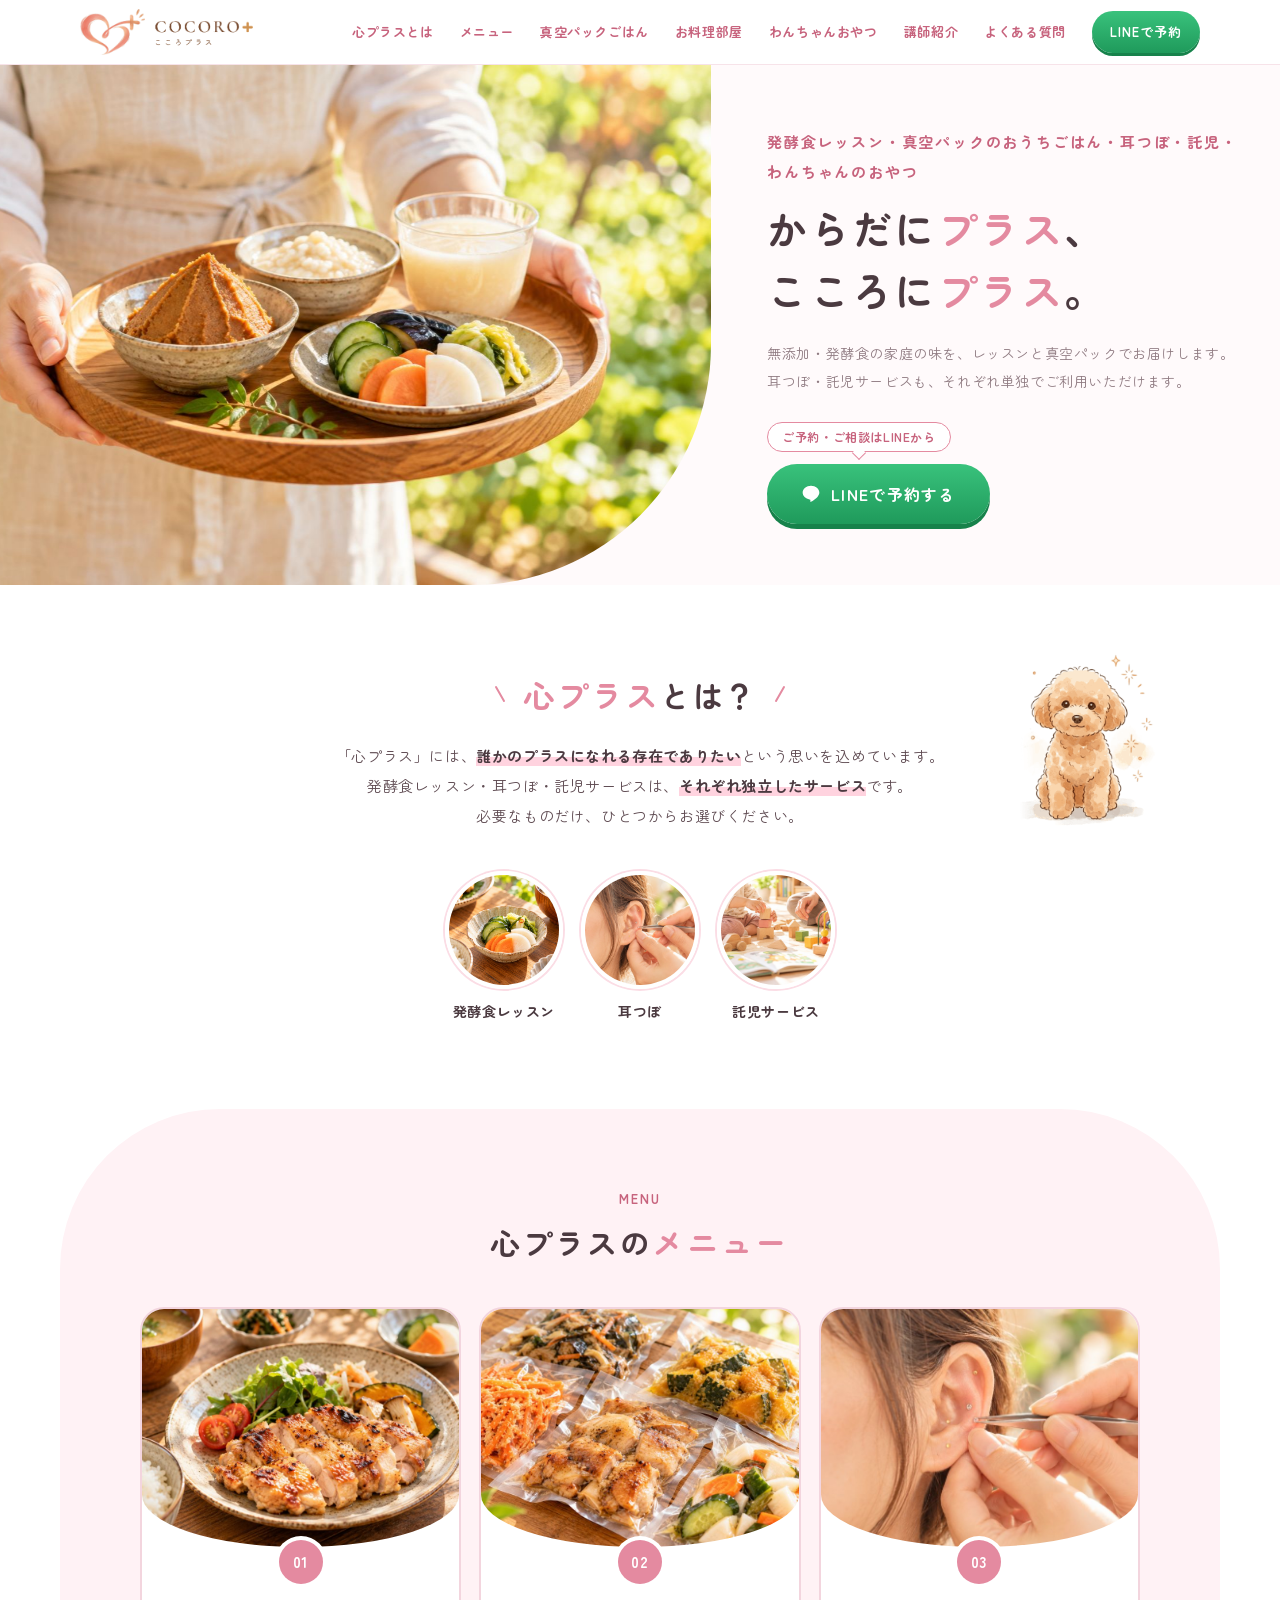
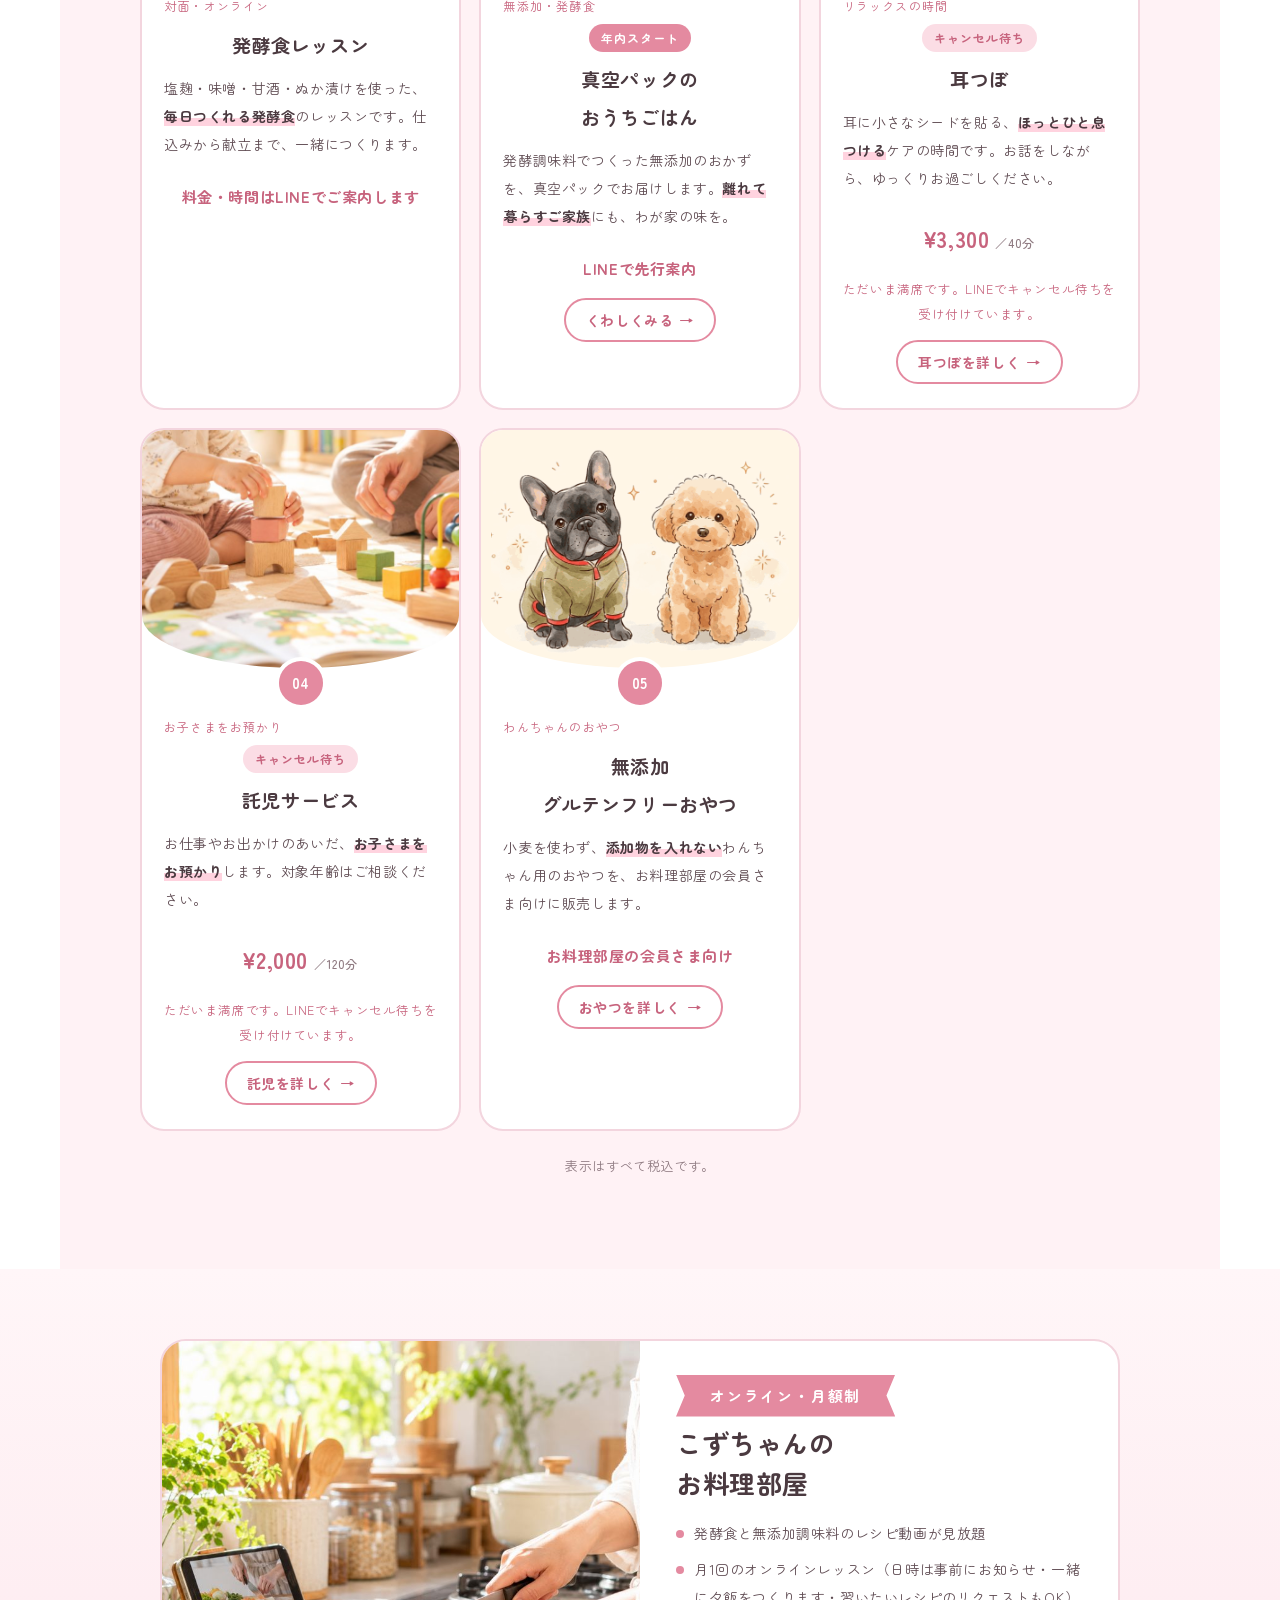
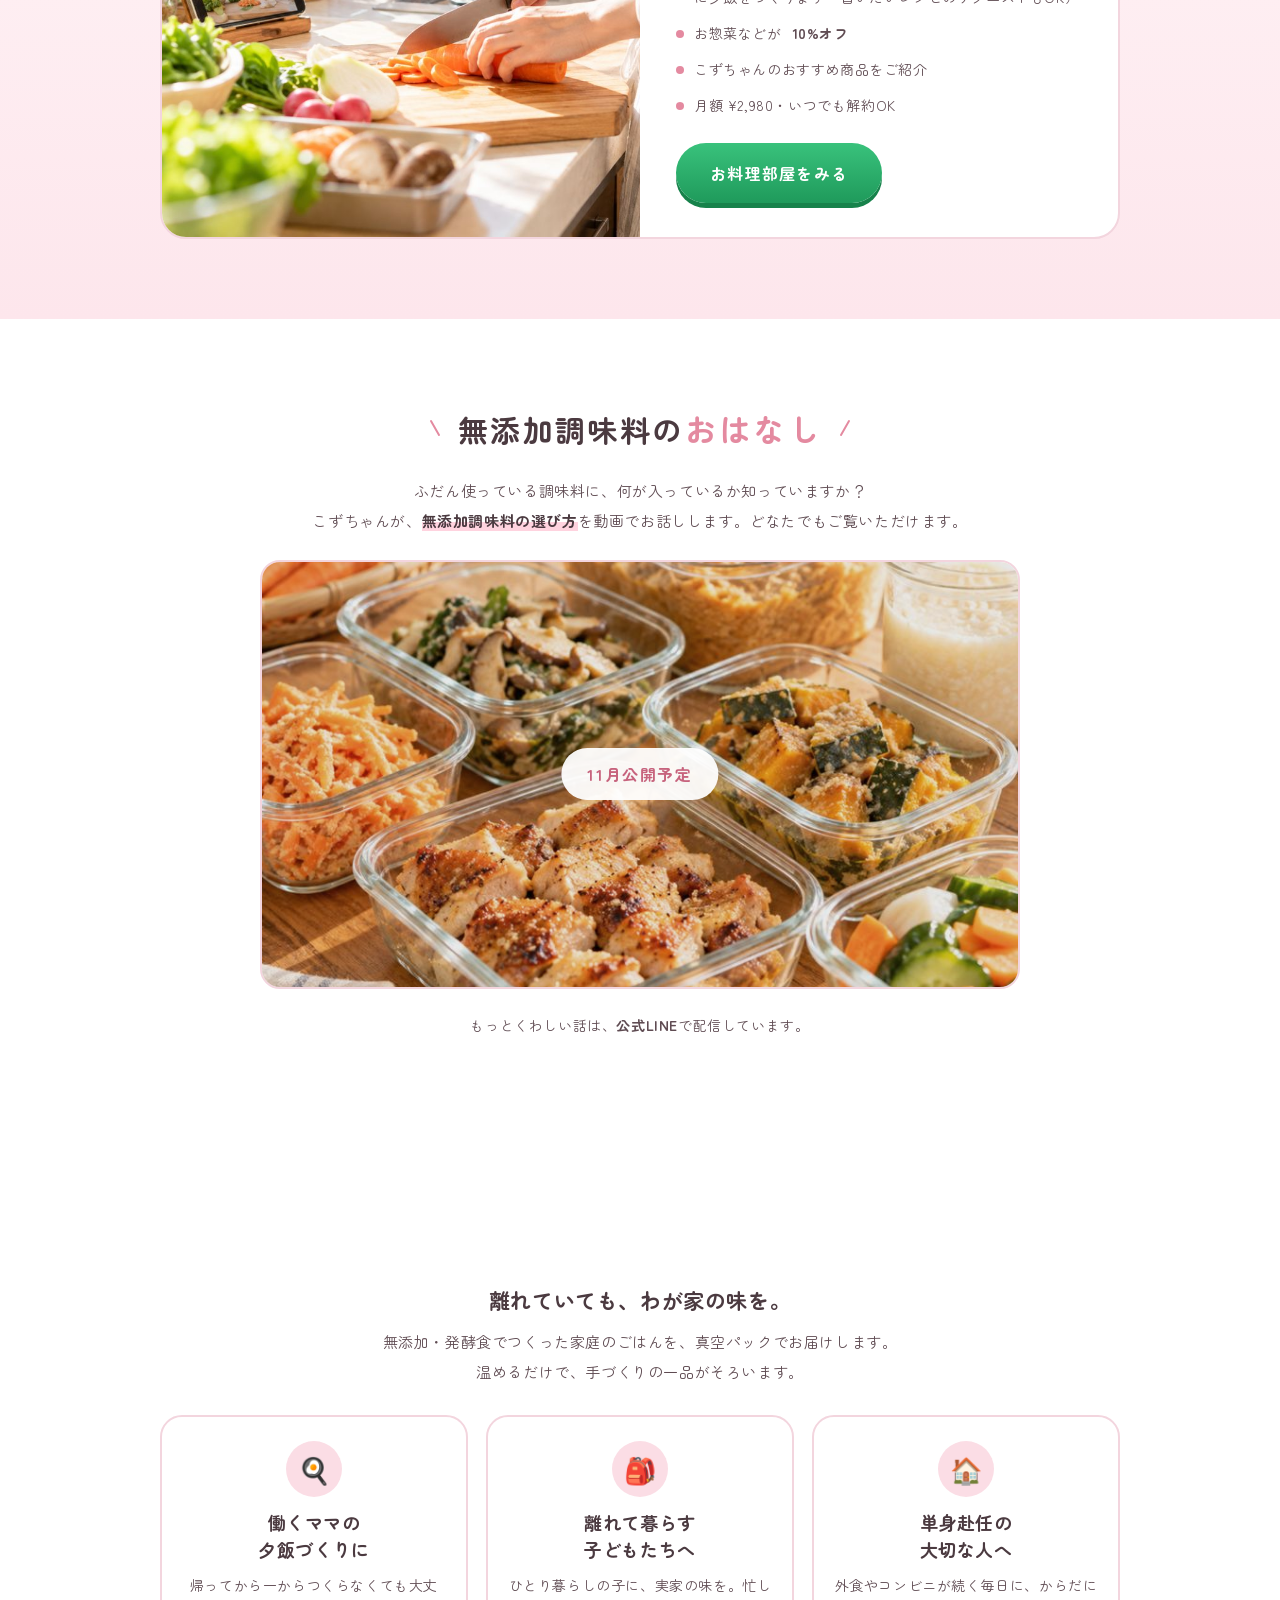
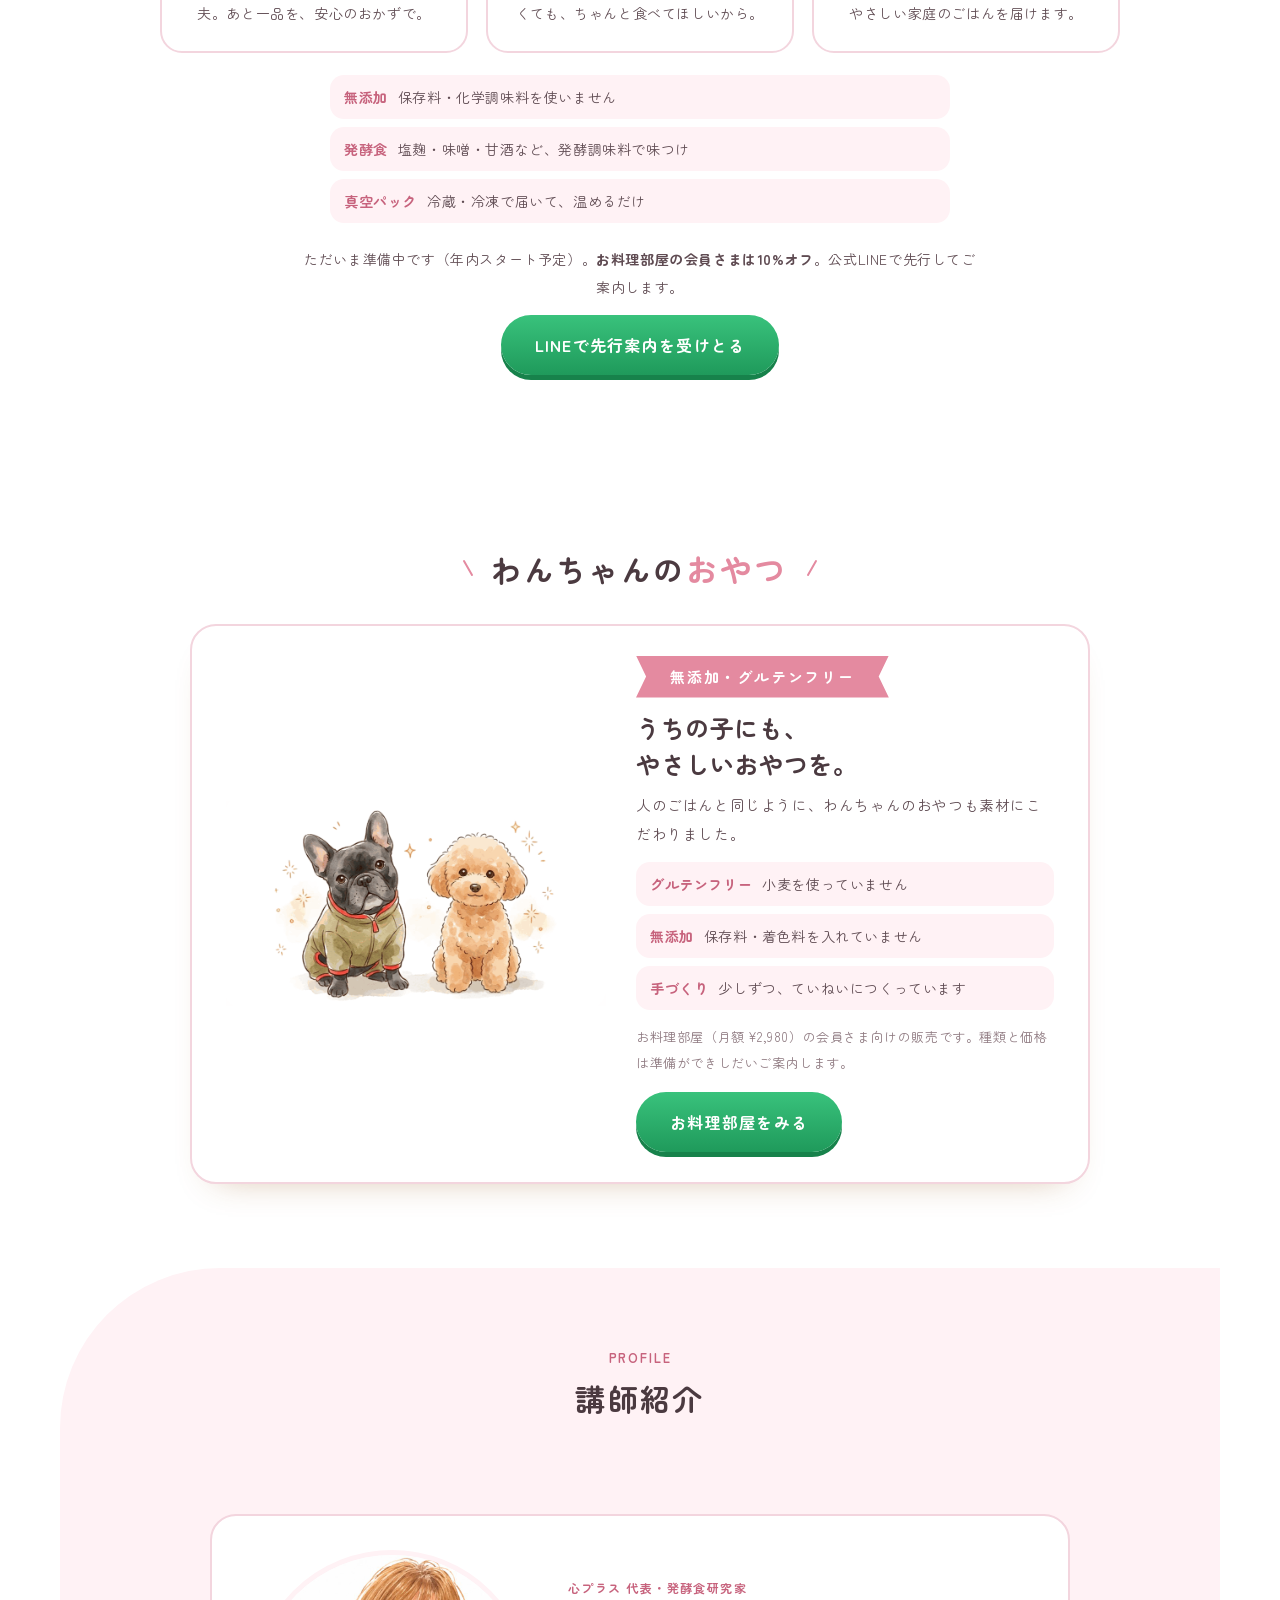
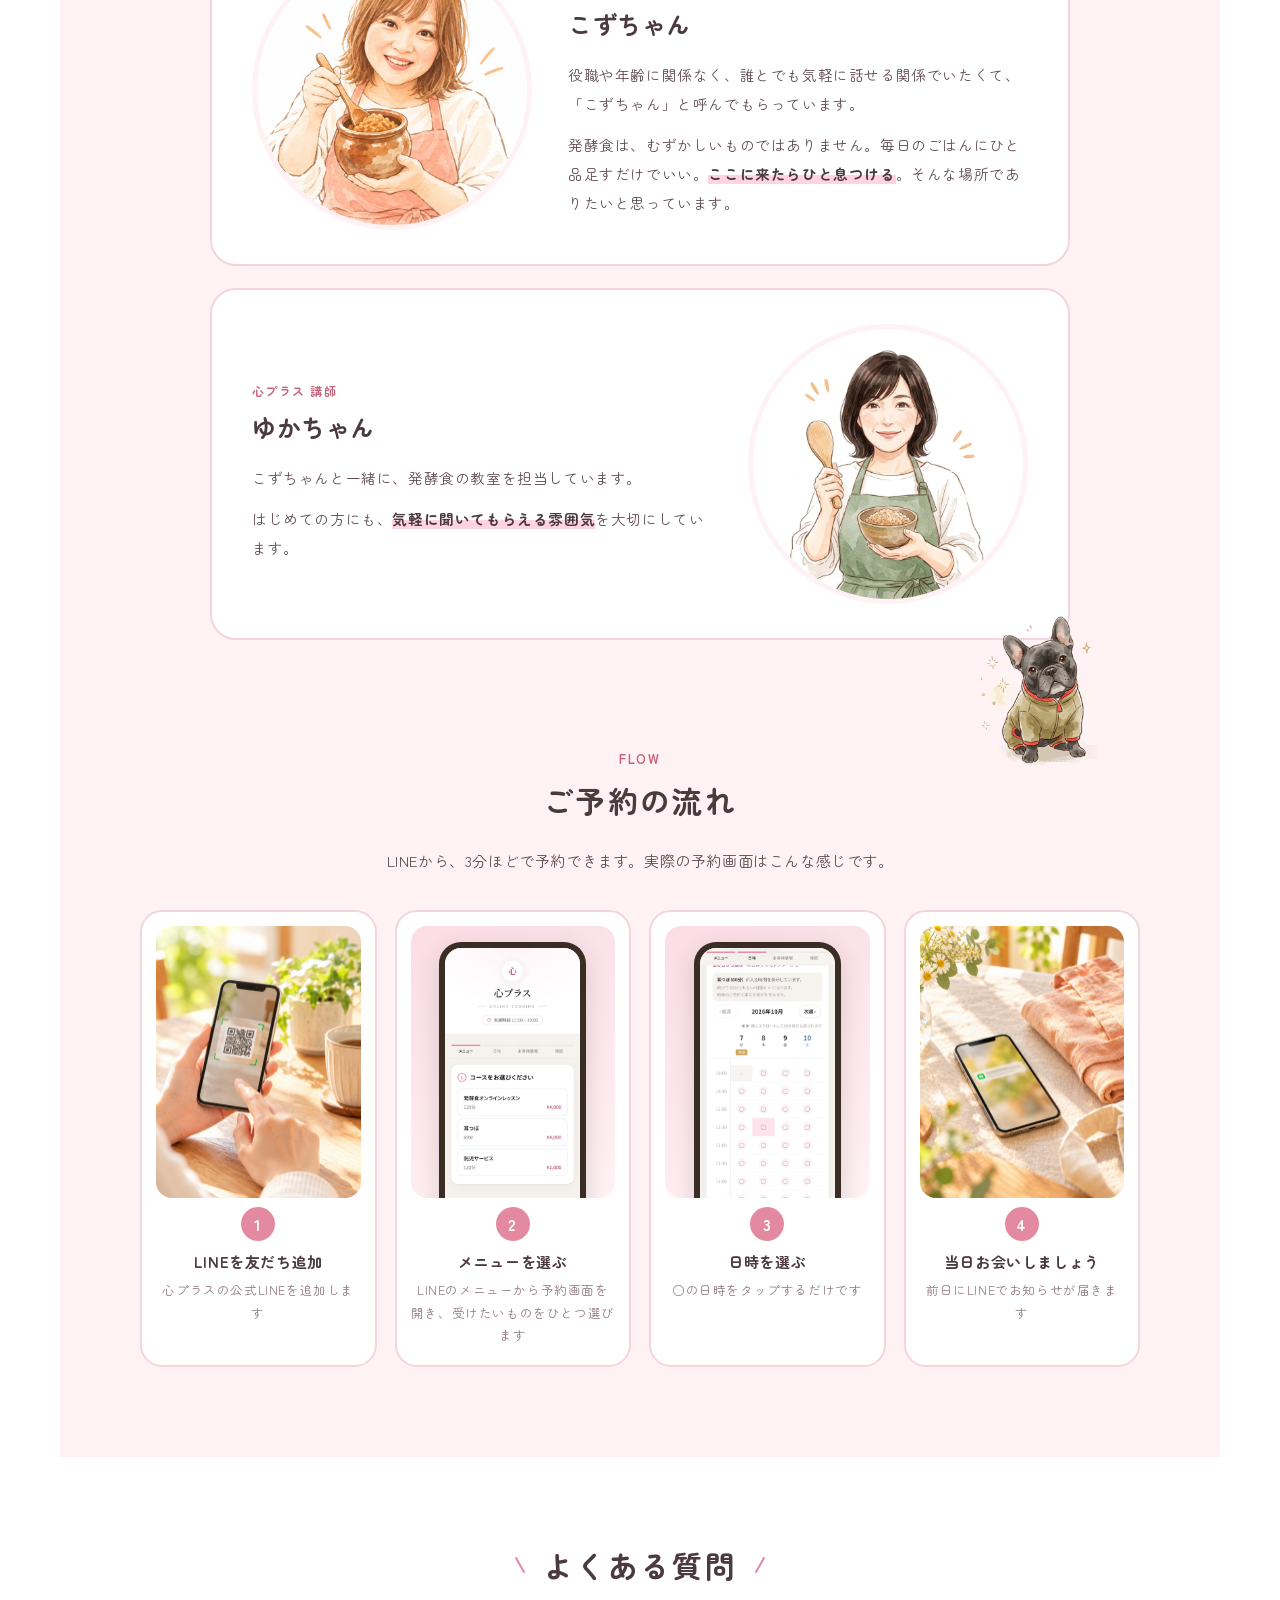
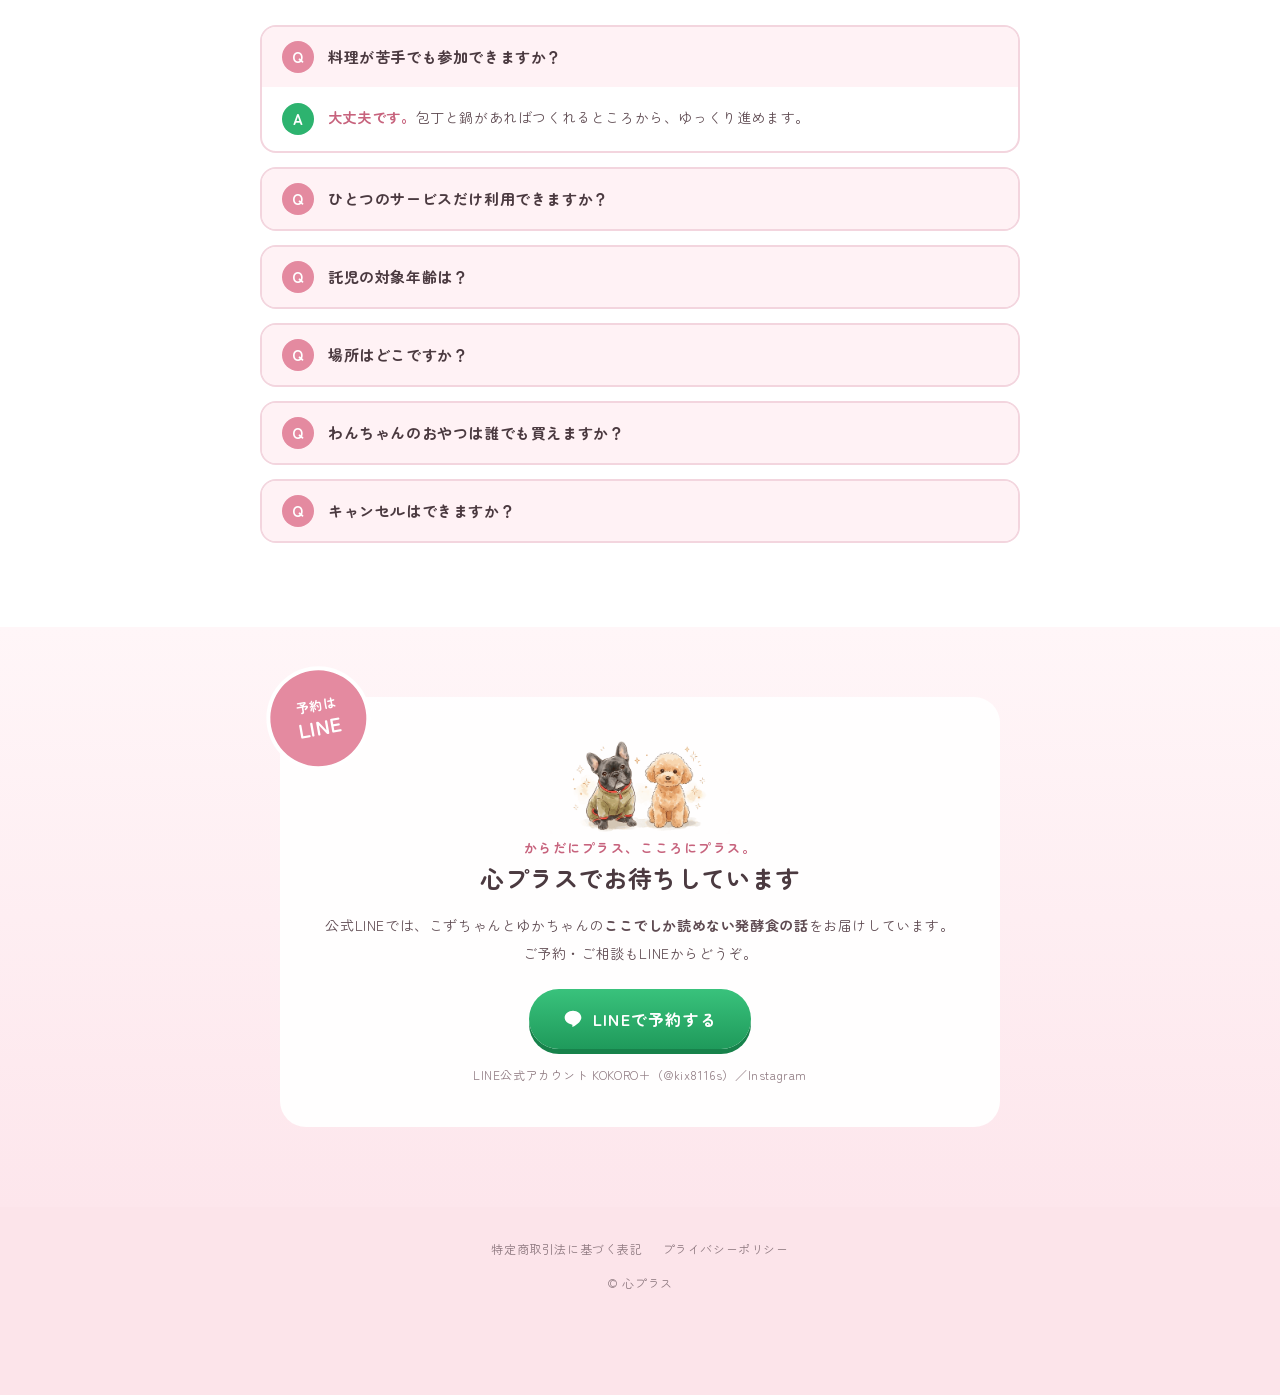
==== index.html @ e6da1fac "Add files via upload" ====
<!doctype html>
<html lang="ja">
<head>
<meta charset="utf-8">
<meta name="viewport" content="width=device-width, initial-scale=1">
<title>COCORO＋（心プラス・こころプラス）｜発酵食レッスン・耳つぼ・託児｜石川</title>
<link rel="icon" type="image/png" href="img/favicon.png">
<link rel="apple-touch-icon" href="img/apple-touch-icon.png">
<meta name="description" content="石川の心プラス。こずちゃんの発酵食レッスン、耳つぼ、託児サービス。オンラインの月額お料理部屋もあります。ご予約はLINEから。">
<meta name="robots" content="noindex,nofollow">
<meta name="theme-color" content="#F0892A">
<link rel="preconnect" href="https://fonts.googleapis.com">
<link rel="preconnect" href="https://fonts.gstatic.com" crossorigin>
<link rel="stylesheet" href="https://fonts.googleapis.com/css2?family=Zen+Maru+Gothic:wght@400;500;700&display=swap">
<link rel="stylesheet" href="style.css">
<link rel="stylesheet" href="sub.css">
<style>
.menu3{display:grid;grid-template-columns:repeat(3,1fr);gap:18px;margin-top:40px}
@media(max-width:1100px){.menu3{grid-template-columns:repeat(2,1fr)}}
.mc{background:#fff;border:2px solid var(--line);border-radius:24px;padding:0 0 24px;overflow:hidden;text-align:center}
.mc .ph{aspect-ratio:4/3;overflow:hidden;border-radius:0 0 50% 50%/0 0 22% 22%}
.mc .ph img{width:100%;height:100%;object-fit:cover}
.mc .nb{display:inline-grid;place-items:center;width:44px;height:44px;border-radius:50%;background:var(--orange);color:#fff;font-weight:700;margin-top:-22px;position:relative;box-shadow:0 0 0 4px #fff}
.mc h3{font-size:19px;color:var(--ink);margin-top:8px}
.mc .sub{font-size:12px;color:var(--orange-d);letter-spacing:.1em}
.mc p{font-size:14px;text-align:left;padding:10px 22px 0}
.mc .pr{display:flex;justify-content:center;align-items:baseline;gap:6px;margin-top:14px;font-weight:700;color:var(--orange-d);font-size:22px}
.mc .pr small{font-size:12px;color:var(--muted);font-weight:500}
@media(max-width:860px){.menu3{grid-template-columns:1fr}}
.room{display:grid;grid-template-columns:1fr 1fr;gap:0;align-items:center;background:#fff;border-radius:26px;overflow:hidden;border:2px solid var(--line);max-width:960px;margin:0 auto}
.room img{width:100%;height:100%;object-fit:cover;min-height:320px}
.room .tx{padding:34px 36px}
.room h3{font-size:clamp(20px,2.4vw,26px);color:var(--ink);line-height:1.55;margin:6px 0 12px}
.room ul li{display:flex;gap:10px;font-size:14px;padding:4px 0}
.room ul li::before{content:"";flex:none;width:8px;height:8px;border-radius:50%;background:var(--orange);margin-top:11px}
@media(max-width:760px){.room{grid-template-columns:1fr}.room img{min-height:220px}.room .tx{padding:26px 22px;text-align:center}.room ul{text-align:left}}
.steps4{display:grid;grid-template-columns:repeat(4,1fr);gap:16px;margin-top:36px}
.s4{background:#fff;border:2px solid var(--line);border-radius:20px;padding:22px 16px;text-align:center;position:relative}
.s4 b{display:inline-grid;place-items:center;width:38px;height:38px;border-radius:50%;background:var(--orange);color:#fff;font-size:17px}
.s4 h4{font-size:15px;color:var(--ink);margin:8px 0 4px}
.s4 p{font-size:13px;color:var(--muted);line-height:1.8}
@media(max-width:760px){.steps4{grid-template-columns:1fr 1fr}}
.okz{display:grid;grid-template-columns:repeat(3,1fr);gap:18px;max-width:960px;margin:28px auto 0}
.okz-c{background:#fff;border:2px solid var(--line);border-radius:22px;padding:24px 20px;text-align:center}
.okz-i{display:inline-flex;width:56px;height:56px;border-radius:50%;background:var(--orange-soft);align-items:center;justify-content:center;font-size:26px}
.okz-c h3{font-size:18px;color:var(--ink);margin:12px 0 8px;line-height:1.5}.okz-c p{font-size:14px;margin:0}
.okz-pt{max-width:620px;margin:22px auto}
@media(max-width:760px){.okz{grid-template-columns:1fr}.menu3{grid-template-columns:1fr 1fr}}
</style>
<link rel="stylesheet" href="ui.css">
<link rel="stylesheet" href="theme.css?v=1030">
</head>
<body>

<header class="hd">
  <div class="w">
    <a class="logo" href="#top"><img src="img/logo.png" alt="COCORO＋ こころプラス" width="172" height="46"></a>
    <nav class="nav">
      <a href="#about">心プラスとは</a>
      <a href="#menu">メニュー</a>
      <a href="#okazu">真空パックごはん</a>
      <a href="#room">お料理部屋</a>
      <a href="#dog">わんちゃんおやつ</a>
      <a href="#kozu">講師紹介</a>
      <a href="#faq">よくある質問</a>
      <a class="btn btn--s" href="#reserve">LINEで予約</a>
    </nav>
  </div>
</header>

<section class="hero" id="top">
  <div class="hero-grid">
    <div class="hero-ph"><img src="img/hero.jpg" alt="味噌・麹・ぬか漬け・甘酒をのせたお盆" fetchpriority="high"></div>
    <div class="hero-tx">
      <p class="ey">発酵食レッスン・真空パックのおうちごはん・耳つぼ・託児・わんちゃんのおやつ</p>
      <h1>からだに<span>プラス</span>、<br>こころに<span>プラス</span>。</h1>
      <p class="sub">無添加・発酵食の家庭の味を、レッスンと真空パックでお届けします。<br>耳つぼ・託児サービスも、それぞれ単独でご利用いただけます。</p>
      <div class="cta-wrap" style="text-align:inherit">
        <span class="bubble">ご予約・ご相談はLINEから</span><br>
        <a class="btn" href="#reserve"><svg width="20" height="20" viewBox="0 0 24 24" fill="currentColor" aria-hidden="true"><path d="M12 2C6.48 2 2 5.73 2 10.32c0 4.1 3.55 7.54 8.35 8.2.32.07.77.22.88.5.1.25.07.65.03.9l-.14.85c-.04.25-.2.98.86.53 1.06-.44 5.7-3.36 7.78-5.75C21.1 13.9 22 12.2 22 10.32 22 5.73 17.52 2 12 2z"/></svg>LINEで予約する</a>
      </div>
    </div>
  </div>
</section>

<section class="sec" id="about">
  <div class="w deco-wrap">
    <img class="deco-dog deco-dog--r" src="img/dog-poodle.png" alt="" loading="lazy" aria-hidden="true">
    <h2 class="h2 ttl"><span><span class="or">心プラス</span>とは？</span></h2>
    <p class="lead">「心プラス」には、<span class="mk">誰かのプラスになれる存在でありたい</span>という思いを込めています。<br>発酵食レッスン・耳つぼ・託児サービスは、<span class="mk">それぞれ独立したサービス</span>です。<br>必要なものだけ、ひとつからお選びください。</p>
    <div class="flow">
      <div class="st"><img src="img/side.jpg" alt="ぬか漬けの小鉢" loading="lazy">発酵食レッスン</div>
      
      <div class="st"><img src="img/mimitsubo.jpg" alt="耳つぼシードを貼る様子" loading="lazy">耳つぼ</div>
      
      <div class="st"><img src="img/takuji.jpg" alt="木のおもちゃで遊ぶ子ども" loading="lazy">託児サービス</div>
    </div>
  </div>
</section>

<section style="background:#fff" id="menu">
  <div class="arch">
    <div class="w">
      <h2 class="h2"><span class="h2-sm">MENU</span>心プラスの<span class="or">メニュー</span></h2>
      <div class="menu3">
        <div class="mc">
          <div class="ph"><img src="img/main.jpg" alt="塩麹で焼いた鶏肉の料理" loading="lazy"></div>
          <span class="nb">01</span>
          <p class="sub">対面・オンライン</p><h3>発酵食レッスン</h3>
          <p>塩麹・味噌・甘酒・ぬか漬けを使った、<span class="mk">毎日つくれる発酵食</span>のレッスンです。仕込みから献立まで、一緒につくります。</p>
          <p class="pr" style="font-size:15px">料金・時間はLINEでご案内します</p>
        </div>
        <div class="mc">
          <div class="ph"><img src="img/deli.jpg" alt="真空パックの発酵食おかず" loading="lazy"></div>
          <span class="nb">02</span>
          <p class="sub">無添加・発酵食</p><span class="wait" style="background:var(--orange);color:#fff;opacity:1">年内スタート</span><h3>真空パックの<br>おうちごはん</h3>
          <p>発酵調味料でつくった無添加のおかずを、真空パックでお届けします。<span class="mk">離れて暮らすご家族</span>にも、わが家の味を。</p>
          <p class="pr" style="font-size:15px">LINEで先行案内</p>
          <a class="more" href="#okazu">くわしくみる</a>
        </div>
        <div class="mc">
          <div class="ph"><img src="img/mimitsubo.jpg" alt="耳つぼシードを貼る様子" loading="lazy"></div>
          <span class="nb">03</span>
          <p class="sub">リラックスの時間</p><span class="wait">キャンセル待ち</span><h3>耳つぼ</h3>
          <p>耳に小さなシードを貼る、<span class="mk">ほっとひと息つける</span>ケアの時間です。お話をしながら、ゆっくりお過ごしください。</p>
          <p class="pr">¥3,300<small>／40分</small></p>
          <p class="wait-note">ただいま満席です。LINEでキャンセル待ちを受け付けています。</p>
          <a class="more" href="mimitsubo.html">耳つぼを詳しく</a>
        </div>
        <div class="mc">
          <div class="ph"><img src="img/takuji.jpg" alt="木のおもちゃで遊ぶ子ども" loading="lazy"></div>
          <span class="nb">04</span>
          <p class="sub">お子さまをお預かり</p><span class="wait">キャンセル待ち</span><h3>託児サービス</h3>
          <p>お仕事やお出かけのあいだ、<span class="mk">お子さまをお預かり</span>します。対象年齢はご相談ください。</p>
          <p class="pr">¥2,000<small>／120分</small></p>
          <p class="wait-note">ただいま満席です。LINEでキャンセル待ちを受け付けています。</p>
          <a class="more" href="takuji.html">託児を詳しく</a>
        </div>
        <div class="mc">
          <div class="ph ph--ill"><img src="img/dog-both.png" alt="フレンチブルドッグとトイプードルのイラスト" loading="lazy"></div>
          <span class="nb">05</span>
          <p class="sub">わんちゃんのおやつ</p><h3>無添加<br>グルテンフリーおやつ</h3>
          <p>小麦を使わず、<span class="mk">添加物を入れない</span>わんちゃん用のおやつを、お料理部屋の会員さま向けに販売します。</p>
          <p class="pr" style="font-size:15px">お料理部屋の会員さま向け</p>
          <a class="more" href="#dog">おやつを詳しく</a>
        </div>
      </div>
      <p class="lead" style="font-size:13px;color:var(--muted)">表示はすべて税込です。</p>
    </div>
  </div>
</section>

<section class="cta-band" id="room">
  <div class="w">
    <div class="room">
      <img src="img/online.jpg" alt="スマホのレシピ動画を見ながら料理する手元" loading="lazy">
      <div class="tx">
        <span class="ribbon" style="margin:0">オンライン・月額制</span>
        <h3>こずちゃんの<br>お料理部屋</h3>
        <ul>
          <li>発酵食と無添加調味料のレシピ動画が見放題</li>
          <li>月1回のオンラインレッスン（日時は事前にお知らせ・一緒に夕飯をつくります・習いたいレシピのリクエストもOK）</li>
          <li>お惣菜などが<b>10%オフ</b></li>
          <li>こずちゃんのおすすめ商品をご紹介</li>
          <li>月額 ¥2,980・いつでも解約OK</li>
        </ul>
        <div style="margin-top:20px"><a class="btn" href="kokoro-lp/">お料理部屋をみる</a></div>
      </div>
    </div>
  </div>
</section>

<section class="sec" id="mutenka">
  <div class="w">
    <h2 class="h2 ttl"><span>無添加調味料の<span class="or">おはなし</span></span></h2>
    <p class="lead">ふだん使っている調味料に、何が入っているか知っていますか？<br>こずちゃんが、<span class="mk">無添加調味料の選び方</span>を動画でお話しします。どなたでもご覧いただけます。</p>
    <div class="mv-box">
      <div class="mv-soon"><img src="img/okazu.jpg" alt="無添加調味料でつくった料理" loading="lazy"><span>11月公開予定</span></div>
    </div>
    <p class="lead" style="font-size:14px">もっとくわしい話は、<b>公式LINE</b>で配信しています。</p>
  </div>
</section>

<section class="sec" id="okazu">
  <div class="w">
    <h2 class="h2 ttl"><span>真空パックの<span class="or">おうちごはん</span></span></h2>
    <p class="lead"><b style="display:block;font-size:21px;color:var(--ink);margin-bottom:6px">離れていても、わが家の味を。</b>無添加・発酵食でつくった家庭のごはんを、真空パックでお届けします。<br>温めるだけで、手づくりの一品がそろいます。</p>
    <div class="okz">
      <div class="okz-c"><span class="okz-i">🍳</span><h3>働くママの<br>夕飯づくりに</h3><p>帰ってから一からつくらなくても大丈夫。あと一品を、安心のおかずで。</p></div>
      <div class="okz-c"><span class="okz-i">🎒</span><h3>離れて暮らす<br>子どもたちへ</h3><p>ひとり暮らしの子に、実家の味を。忙しくても、ちゃんと食べてほしいから。</p></div>
      <div class="okz-c"><span class="okz-i">🏠</span><h3>単身赴任の<br>大切な人へ</h3><p>外食やコンビニが続く毎日に、からだにやさしい家庭のごはんを届けます。</p></div>
    </div>
    <ul class="dog-pt okz-pt">
      <li><b>無添加</b>保存料・化学調味料を使いません</li>
      <li><b>発酵食</b>塩麹・味噌・甘酒など、発酵調味料で味つけ</li>
      <li><b>真空パック</b>冷蔵・冷凍で届いて、温めるだけ</li>
    </ul>
    <p class="lead" style="font-size:14px">ただいま準備中です（年内スタート予定）。<b>お料理部屋の会員さまは10%オフ</b>。公式LINEで先行してご案内します。</p>
    <div style="text-align:center;margin-top:14px"><a class="btn" href="#reserve">LINEで先行案内を受けとる</a></div>
  </div>
</section>

<section class="sec" id="dog">
  <div class="w">
    <h2 class="h2 ttl"><span>わんちゃんの<span class="or">おやつ</span></span></h2>
    <div class="dog-box">
      <div class="dog-ill"><img src="img/dog-both.png" alt="フレンチブルドッグとトイプードルのイラスト" loading="lazy"></div>
      <div class="dog-tx">
        <span class="ribbon" style="margin:0 0 12px">無添加・グルテンフリー</span>
        <h3>うちの子にも、<br>やさしいおやつを。</h3>
        <p>人のごはんと同じように、わんちゃんのおやつも素材にこだわりました。</p>
        <ul class="dog-pt">
          <li><b>グルテンフリー</b>小麦を使っていません</li>
          <li><b>無添加</b>保存料・着色料を入れていません</li>
          <li><b>手づくり</b>少しずつ、ていねいにつくっています</li>
        </ul>
        <p class="dog-note">お料理部屋（月額 ¥2,980）の会員さま向けの販売です。種類と価格は準備ができしだいご案内します。</p>
        <a class="btn" href="kokoro-lp/">お料理部屋をみる</a>
      </div>
    </div>
  </div>
</section>

<section style="background:#fff">
  <div class="arch arch--l">
    <div class="w">
      <h2 class="h2" id="kozu"><span class="h2-sm">PROFILE</span>講師紹介</h2>
      <p class="lead">心プラスの教室は、<span class="mk">こずちゃんとゆかちゃんのふたり</span>でお迎えします。</p>
      <div class="teacher">
        <img src="img/kozu.jpg" alt="こずちゃんのイラスト" loading="lazy">
        <div>
          <p class="nm"><small>心プラス 代表・発酵食研究家</small>こずちゃん</p>
          <p>役職や年齢に関係なく、誰とでも気軽に話せる関係でいたくて、「こずちゃん」と呼んでもらっています。</p>
          <p>発酵食は、むずかしいものではありません。毎日のごはんにひと品足すだけでいい。<span class="mk">ここに来たらひと息つける</span>。そんな場所でありたいと思っています。</p>
        </div>
      </div>
      <div class="teacher teacher--r">
        <img src="img/yuka.jpg" alt="ゆかちゃんのイラスト" loading="lazy">
        <div>
          <p class="nm"><small>心プラス 講師</small>ゆかちゃん</p>
          <p>こずちゃんと一緒に、発酵食の教室を担当しています。</p>
          <p>はじめての方にも、<span class="mk">気軽に聞いてもらえる雰囲気</span>を大切にしています。</p>
        </div>
      </div>
      <img class="deco-dog deco-dog--l" src="img/dog-frenchie.png" alt="" loading="lazy" aria-hidden="true">

      <h2 class="h2" style="margin-top:70px" id="reserve-flow"><span class="h2-sm">FLOW</span>ご予約の流れ</h2>
      <p class="lead">LINEから、3分ほどで予約できます。実際の予約画面はこんな感じです。</p>
      <div class="flow4">
        <figure class="f4"><div class="sc"><img src="img/flow-line.jpg" alt="スマホでLINEの友だち追加をする手元" loading="lazy"></div><figcaption><b>1</b><h4>LINEを友だち追加</h4><p>心プラスの公式LINEを追加します</p></figcaption></figure>
        <figure class="f4"><div class="sc phone"><img src="img/flow-menu.jpg" alt="予約画面：発酵食レッスン・耳つぼ・託児サービスのメニュー一覧" loading="lazy"></div><figcaption><b>2</b><h4>メニューを選ぶ</h4><p>LINEのメニューから予約画面を開き、受けたいものをひとつ選びます</p></figcaption></figure>
        <figure class="f4"><div class="sc phone"><img src="img/flow-date.jpg" alt="予約画面：空き日時のカレンダー" loading="lazy"></div><figcaption><b>3</b><h4>日時を選ぶ</h4><p>○の日時をタップするだけです</p></figcaption></figure>
        <figure class="f4"><div class="sc"><img src="img/flow-notice.jpg" alt="スマホに届いた予約のお知らせ" loading="lazy"></div><figcaption><b>4</b><h4>当日お会いしましょう</h4><p>前日にLINEでお知らせが届きます</p></figcaption></figure>
      </div>
    </div>
  </div>
</section>

<section class="sec" id="faq" style="background:#fff">
  <div class="w">
    <h2 class="h2 ttl"><span>よくある質問</span></h2>
    <div class="faq">
      <details open><summary><span class="q">Q</span>料理が苦手でも参加できますか？</summary><div class="a"><i>A</i><p><b>大丈夫です。</b>包丁と鍋があればつくれるところから、ゆっくり進めます。</p></div></details>
      <details><summary><span class="q">Q</span>ひとつのサービスだけ利用できますか？</summary><div class="a"><i>A</i><p><b>できます。</b>発酵食レッスン・耳つぼ・託児サービスは、それぞれ独立したサービスです。ひとつだけのご予約で大丈夫です。</p></div></details>
      <details><summary><span class="q">Q</span>託児の対象年齢は？</summary><div class="a"><i>A</i><p>対象年齢や人数は、LINEでご相談ください。</p></div></details>
            <details><summary><span class="q">Q</span>場所はどこですか？</summary><div class="a"><i>A</i><p>石川県内で行っています。詳しい場所はご予約時にお伝えします。</p></div></details>
      <details><summary><span class="q">Q</span>わんちゃんのおやつは誰でも買えますか？</summary><div class="a"><i>A</i><p>わんちゃんのおやつは、<b>お料理部屋の会員さま向け</b>に販売します。会員ページからご購入いただけます。</p></div></details>
      <details><summary><span class="q">Q</span>キャンセルはできますか？</summary><div class="a"><i>A</i><p>前日までにLINEでご連絡ください。</p></div></details>
    </div>
  </div>
</section>

<section class="cta-band" id="reserve">
  <div class="w">
    <div class="cta-box">
      <span class="badge"><span>予約は<b>LINE</b></span></span>
      <img class="cta-dogs" src="img/dog-both.png" alt="" loading="lazy" aria-hidden="true">
      <h3><span class="s">からだにプラス、こころにプラス。</span>心プラスでお待ちしています</h3>
      <p style="font-size:14px;margin:14px 0 22px">公式LINEでは、こずちゃんとゆかちゃんの<b>ここでしか読めない発酵食の話</b>をお届けしています。ご予約・ご相談もLINEからどうぞ。</p>
      <a class="btn" href="https://line.me/R/ti/p/%40kix8116s" target="_blank" rel="noopener"><svg width="20" height="20" viewBox="0 0 24 24" fill="currentColor" aria-hidden="true"><path d="M12 2C6.48 2 2 5.73 2 10.32c0 4.1 3.55 7.54 8.35 8.2.32.07.77.22.88.5.1.25.07.65.03.9l-.14.85c-.04.25-.2.98.86.53 1.06-.44 5.7-3.36 7.78-5.75C21.1 13.9 22 12.2 22 10.32 22 5.73 17.52 2 12 2z"/></svg>LINEで予約する</a>
      <p style="font-size:12px;color:var(--muted);margin-top:14px">LINE公式アカウント KOKORO＋（@kix8116s）／Instagram</p>
    </div>
  </div>
</section>

<footer class="ft">
  <nav><a href="tokushoho.html">特定商取引法に基づく表記</a><a href="privacy.html">プライバシーポリシー</a></nav>
  <p>© 心プラス</p>
</footer>

<div class="sticky"><a class="btn" href="#reserve">LINEで予約</a><a class="pr" href="#room">お料理部屋</a></div>
<script src="ui.js" defer></script>
</body>
</html>
---- style.css ----
:root{
  --cream:#FFF6E6; --cream-2:#FDEFD6; --paper:#FFFCF6;
  --orange:#F0892A; --orange-d:#D96F12; --orange-soft:#FDE3C6;
  --green:#2DB36F; --green-d:#1F9A5B;
  --ink:#4A3A2C; --text:#5E4C3C; --muted:#8C7A68; --line:#F1DFC3;
  --mark:linear-gradient(transparent 58%, #FFE36E 58%);
  --round:"Zen Maru Gothic","Hiragino Maru Gothic ProN","Hiragino Sans",sans-serif;
}
*,*::before,*::after{box-sizing:border-box}
html{scroll-behavior:smooth}
body{margin:0;background:#fff;color:var(--text);font-family:var(--round);font-size:15px;line-height:2;letter-spacing:.04em;-webkit-font-smoothing:antialiased}
img{display:block;max-width:100%;height:auto}
h1,h2,h3,h4,p{margin:0}
ul{margin:0;padding:0;list-style:none}
a{color:inherit;text-decoration:none}
.w{max-width:1040px;margin:0 auto;padding:0 20px}
.mk{background:var(--mark);font-weight:700;color:var(--ink)}
.or{color:var(--orange);font-weight:700}

/* header */
.hd{position:sticky;top:0;z-index:20;background:rgba(255,255,255,.96);backdrop-filter:blur(6px);border-bottom:1px solid #F5EBDD}
.hd .w{display:flex;align-items:center;justify-content:space-between;height:64px;max-width:1160px}
.logo{display:flex;align-items:center;gap:10px;font-weight:700;color:var(--ink);font-size:19px;letter-spacing:.08em}
.logo i{width:38px;height:38px;border-radius:50%;background:var(--orange);display:grid;place-items:center;box-shadow:0 0 0 3px #fff,0 0 0 4px var(--orange-soft)}
.logo small{display:block;font-size:10px;color:var(--muted);letter-spacing:.12em;font-weight:500;line-height:1.2}
.nav{display:flex;gap:26px;align-items:center;font-size:13px;color:var(--orange-d);font-weight:700}
@media(max-width:820px){.nav a:not(.btn){display:none}}

/* buttons */
.btn{display:inline-flex;align-items:center;justify-content:center;gap:10px;background:linear-gradient(180deg,#39C27C,var(--green-d));color:#fff;font-weight:700;border-radius:999px;padding:14px 34px;font-size:16px;letter-spacing:.08em;box-shadow:0 5px 0 #17824B;transition:transform .15s,box-shadow .15s}
.btn:hover{transform:translateY(2px);box-shadow:0 3px 0 #17824B}
.btn--s{padding:8px 18px;font-size:13px;box-shadow:0 3px 0 #17824B}
.btn svg{flex:none}
.bubble{display:inline-block;position:relative;font-size:12px;font-weight:700;color:var(--orange-d);border:1.5px solid var(--orange);border-radius:999px;padding:2px 14px;background:#fff;margin-bottom:12px}
.bubble::after{content:"";position:absolute;left:50%;bottom:-7px;width:10px;height:10px;background:#fff;border-right:1.5px solid var(--orange);border-bottom:1.5px solid var(--orange);transform:translateX(-50%) rotate(45deg)}
.cta-wrap{text-align:center}

/* hero */
.hero{position:relative;background:var(--paper);overflow:hidden}
.hero-grid{display:grid;grid-template-columns:1.25fr 1fr;align-items:center;min-height:520px}
.hero-ph{height:100%;min-height:520px;overflow:hidden;border-radius:0 0 240px 0}
.hero-ph img{width:100%;height:100%;object-fit:cover}
.hero-tx{padding:40px 40px 40px 56px}
.hero-tx .ey{font-size:15px;color:var(--orange-d);font-weight:700;letter-spacing:.12em}
.hero h1{font-size:clamp(28px,3.4vw,40px);line-height:1.55;color:var(--ink);font-weight:700;margin:10px 0 18px;letter-spacing:.06em}
.hero h1 span{color:var(--orange)}
.hero p.sub{font-size:14px;color:var(--muted);margin-bottom:26px}
@media(max-width:820px){.hero-grid{grid-template-columns:1fr}.hero-ph{min-height:300px;border-radius:0 0 140px 0}.hero-tx{padding:30px 22px 44px;text-align:center}}

/* section heads */
.sec{padding:84px 0;position:relative}
.h2{font-size:clamp(22px,2.8vw,30px);color:var(--ink);font-weight:700;text-align:center;letter-spacing:.08em;line-height:1.6}
.h2 .or{font-size:1.05em}
.h2-sm{display:block;font-size:13px;color:var(--orange-d);letter-spacing:.14em;margin-bottom:6px}
.ttl{display:flex;align-items:center;justify-content:center;gap:14px}
.ttl::before,.ttl::after{content:"";width:18px;height:2px;background:var(--orange);border-radius:2px}
.ttl::before{transform:rotate(60deg)}.ttl::after{transform:rotate(-60deg)}
.ribbon{display:block;width:max-content;margin:0 auto 14px;background:var(--orange);color:#fff;font-weight:700;font-size:15px;letter-spacing:.12em;padding:6px 34px;position:relative;clip-path:polygon(0 0,100% 0,96% 50%,100% 100%,0 100%,4% 50%)}
.lead{max-width:680px;margin:22px auto 0;text-align:center;font-size:15px}

/* about flow */
.flow{display:flex;align-items:center;justify-content:center;gap:18px;margin-top:40px;flex-wrap:wrap}
.flow .st{display:flex;flex-direction:column;align-items:center;gap:8px;font-weight:700;color:var(--ink);font-size:14px}
.flow .st img{width:118px;height:118px;border-radius:50%;object-fit:cover;border:4px solid #fff;box-shadow:0 0 0 2px var(--orange-soft)}
.flow .ar{color:var(--orange);font-size:22px;font-weight:700}
.flow .ar small{display:block;font-size:11px;color:var(--orange-d);letter-spacing:.06em}

/* arch panel */
.arch{background:var(--cream);border-radius:160px 160px 0 0;padding:80px 0 90px;margin:0 auto;max-width:1160px}
.arch--r{border-radius:0 160px 0 0}
.arch--l{border-radius:160px 0 0 0}
@media(max-width:700px){.arch{border-radius:80px 80px 0 0}.arch--r{border-radius:0 80px 0 0}.arch--l{border-radius:80px 0 0 0}}

/* wishes */
.wish{display:grid;grid-template-columns:1fr 210px;align-items:center;gap:20px;background:#fff;border-radius:22px;padding:30px 36px;max-width:760px;margin:36px auto 0;border:2px solid var(--line)}
.wish li{display:flex;gap:12px;align-items:flex-start;padding:9px 0;border-bottom:1px dashed var(--line);font-size:15px}
.wish li:last-child{border-bottom:0}
.wish li i{flex:none;width:22px;height:22px;border-radius:6px;border:2px solid var(--orange);display:grid;place-items:center;margin-top:5px}
.wish img{width:210px;border-radius:50%}
@media(max-width:700px){.wish{grid-template-columns:1fr;padding:24px 20px}.wish img{width:170px;margin:0 auto;order:-1}}
.chev{display:block;margin:30px auto 0;width:28px;height:28px;border-right:3px solid var(--orange);border-bottom:3px solid var(--orange);transform:rotate(45deg)}

/* reasons */
.rs{margin-top:46px;display:flex;flex-direction:column;gap:46px}
.r{display:grid;grid-template-columns:260px 1fr;align-items:center;gap:0}
.r .ph{width:260px;height:260px;border-radius:50%;overflow:hidden;border:6px solid #fff;box-shadow:0 10px 30px -18px rgba(150,90,30,.5);position:relative;z-index:1}
.r .ph img{width:100%;height:100%;object-fit:cover}
.r .bd{background:#fff;border-radius:22px;padding:30px 34px 30px 60px;margin-left:-40px;border:2px solid var(--line)}
.r .no{display:inline-flex;align-items:center;gap:12px;color:var(--orange-d);font-weight:700;font-size:18px;margin-bottom:10px}
.r .no b{width:40px;height:40px;border-radius:50%;background:var(--orange);color:#fff;display:grid;place-items:center;font-size:19px}
.r .no small{display:block;font-size:12px;color:var(--muted);font-weight:500}
.r--rev{grid-template-columns:1fr 260px}
.r--rev .ph{order:2}
.r--rev .bd{margin:0 -40px 0 0;padding:30px 60px 30px 34px}
@media(max-width:760px){.r,.r--rev{grid-template-columns:1fr;justify-items:center}.r .ph,.r--rev .ph{order:0;width:220px;height:220px}.r .bd,.r--rev .bd{margin:-40px 0 0;padding:56px 22px 26px}}

/* cta photo band */
.cta-band{position:relative;padding:70px 0 80px;background:url(img/cta-bg.jpg) center bottom/cover no-repeat}
.cta-box{position:relative;background:rgba(255,255,255,.95);border-radius:26px;max-width:720px;margin:0 auto;padding:46px 40px 40px;text-align:center}
.cta-box .badge{position:absolute;left:-18px;top:-26px;width:96px;height:96px;border-radius:50%;background:var(--orange);color:#fff;display:grid;place-items:center;text-align:center;font-weight:700;font-size:13px;line-height:1.35;transform:rotate(-10deg);box-shadow:0 0 0 4px #fff}
.cta-box .badge b{font-size:20px;display:block}
.cta-box h3{font-size:clamp(19px,2.4vw,24px);color:var(--ink);line-height:1.6}
.cta-box h3 .s{display:block;font-size:13px;color:var(--orange-d);letter-spacing:.12em}
.plans{display:grid;grid-template-columns:1fr 1fr;gap:18px;margin:26px 0}
.plan{border:2px solid var(--line);border-radius:18px;padding:16px;background:#fff}
.plan img{border-radius:12px;aspect-ratio:4/3;object-fit:cover;width:100%}
.plan h4{margin-top:10px;font-size:15px;color:var(--ink)}
.plan .pr{font-size:26px;font-weight:700;color:var(--orange-d);letter-spacing:.02em}
.plan .pr small{font-size:12px;color:var(--muted);margin-left:4px}
.plan p{font-size:12.5px;color:var(--muted);line-height:1.8}
@media(max-width:600px){.plans{grid-template-columns:1fr}.cta-box{padding:52px 20px 30px}.cta-box .badge{left:-6px;width:84px;height:84px}}

/* promise */
.promise{display:grid;grid-template-columns:120px 1fr;gap:22px;align-items:center;max-width:720px;margin:30px auto 0;background:#fff;border-radius:22px;padding:24px 30px;border:2px solid var(--line)}
.promise .ic{width:120px;height:120px;border-radius:50%;background:var(--cream);display:grid;place-items:center;font-size:44px;color:var(--orange);font-weight:700;border:2px solid var(--orange-soft)}
@media(max-width:600px){.promise{grid-template-columns:1fr;text-align:center}.promise .ic{margin:0 auto}}

/* teacher */
.teacher{display:grid;grid-template-columns:280px 1fr;gap:36px;align-items:center;max-width:860px;margin:40px auto 0;background:#fff;border-radius:26px;padding:34px 40px;border:2px solid var(--line)}
.teacher img{width:280px;border-radius:50%;border:5px solid var(--cream)}
.teacher .nm{font-size:24px;font-weight:700;color:var(--ink)}
.teacher .nm small{display:block;font-size:12px;color:var(--orange-d);letter-spacing:.12em}
.teacher p{font-size:14.5px;margin-top:12px}
@media(max-width:760px){.teacher{grid-template-columns:1fr;text-align:center;padding:28px 22px}.teacher img{width:200px;margin:0 auto}}

/* month */
.month{display:grid;grid-template-columns:repeat(3,1fr);gap:20px;margin-top:40px}
.mo{background:#fff;border-radius:22px;padding:22px;text-align:center;border:2px solid var(--line)}
.mo img{width:150px;height:150px;border-radius:50%;object-fit:cover;margin:0 auto 12px;border:4px solid var(--cream)}
.mo .tg{display:inline-block;font-size:12px;font-weight:700;color:#fff;background:var(--orange);border-radius:999px;padding:1px 14px}
.mo h3{font-size:16px;color:var(--ink);margin:8px 0 4px}
.mo p{font-size:13px;color:var(--muted);line-height:1.85;text-align:left}
@media(max-width:760px){.month{grid-template-columns:1fr}}

/* faq */
.faq{max-width:760px;margin:36px auto 0;display:flex;flex-direction:column;gap:14px}
.faq details{background:#fff;border-radius:16px;border:2px solid var(--line);overflow:hidden}
.faq summary{list-style:none;cursor:pointer;display:flex;gap:14px;align-items:center;padding:14px 20px;font-weight:700;color:var(--ink);background:var(--cream)}
.faq summary::-webkit-details-marker{display:none}
.faq .q,.faq .a i{flex:none;width:32px;height:32px;border-radius:50%;display:grid;place-items:center;color:#fff;font-weight:700;font-style:normal;font-size:15px}
.faq .q{background:var(--orange)}
.faq .a{display:flex;gap:14px;padding:16px 20px;font-size:14px}
.faq .a i{background:var(--green)}
.faq .a b{color:var(--orange-d)}

/* footer */
.ft{background:var(--cream-2);text-align:center;padding:30px 0 100px;font-size:12px;color:var(--muted)}
.ft nav{display:flex;gap:20px;justify-content:center;margin-bottom:10px}
.tbd{display:inline-block;margin-left:4px;padding:0 6px;border:1.5px dotted #2f8f5b;border-radius:4px;color:#2f8f5b;font-size:.8em;line-height:1.6}

/* sticky sp */
.sticky{display:none}
@media(max-width:700px){.sticky{display:flex;position:fixed;left:0;right:0;bottom:0;z-index:30;gap:8px;padding:10px 12px;background:rgba(255,255,255,.96);border-top:1px solid var(--line)}.sticky .btn{flex:1;padding:12px}.sticky .pr{display:grid;place-items:center;padding:0 14px;border-radius:999px;background:var(--cream);color:var(--orange-d);font-weight:700;font-size:13px}}
@media(prefers-reduced-motion:reduce){*{transition:none!important}}
@media(max-width:600px){
  .logo{font-size:15px;white-space:nowrap}.logo i{width:32px;height:32px}
  .btn--s{white-space:nowrap;padding:7px 14px}
  .flow{gap:6px;flex-wrap:nowrap}.flow .ar{display:none}
  .flow .st{font-size:12px}.flow .st img{width:96px;height:96px}
  .lead br{display:none}
}

/* 2026-10-14 講師ふたり・わんちゃん */
.teacher+.teacher{margin-top:22px}
.teacher--r{grid-template-columns:1fr 280px}
.teacher--r img{order:2}
@media(max-width:760px){.teacher--r{grid-template-columns:1fr}.teacher--r img{order:0}}
.deco-wrap{position:relative}
.deco-dog{position:absolute;width:150px;pointer-events:none;z-index:0}
.deco-dog--r{right:-10px;top:-30px}
.deco-dog--l{position:relative;display:block;width:130px;margin:-30px 40px -90px auto}
@media(max-width:760px){.deco-dog{width:96px}.deco-dog--r{right:-4px;top:-56px}}
.mc .ph--ill{background:#FFF6E6;display:flex;align-items:center;justify-content:center}
.mc .ph--ill img{object-fit:contain;padding:10px}
.dog-box{display:grid;grid-template-columns:1fr 1.1fr;gap:30px;align-items:center;max-width:900px;margin:30px auto 0;background:#fff;border:2px solid var(--line);border-radius:26px;padding:30px 34px;box-shadow:0 18px 34px -26px rgba(150,90,30,.45)}
.dog-ill{display:flex;align-items:flex-end;justify-content:center;gap:4px}
.dog-ill img{width:100%;max-width:420px}
.dog-tx h3{font-size:24px;color:var(--ink);line-height:1.5;margin-bottom:8px}
.dog-tx p{font-size:14.5px}
.dog-pt{list-style:none;padding:0;margin:14px 0;display:grid;gap:8px}
.dog-pt li{background:var(--cream);border-radius:14px;padding:8px 14px;font-size:14px}
.dog-pt b{color:var(--orange-d);margin-right:10px}
.dog-note{font-size:13px!important;color:var(--muted);margin:6px 0 16px}
@media(max-width:760px){.dog-box{grid-template-columns:1fr;padding:24px 20px;text-align:center}.dog-pt{text-align:left}}
.cta-dogs{display:block;width:180px;margin:-6px auto 4px}

/* 2026-10-27 キャンセル待ち・無添加調味料の動画 */
.wait{display:inline-block;margin-top:6px;background:var(--orange-soft);color:var(--orange-d);font-size:12px;font-weight:700;border-radius:999px;padding:2px 12px;letter-spacing:.08em}
.wait-note{font-size:12.5px!important;color:var(--orange-d)!important;text-align:center!important;margin-top:6px}
.mv-box{max-width:760px;margin:24px auto 14px}
.mv-box iframe{width:100%;aspect-ratio:16/9;border:0;border-radius:20px;display:block}
.mv-soon{position:relative;border-radius:20px;overflow:hidden;border:2px solid var(--line)}
.mv-soon img{width:100%;aspect-ratio:16/9;object-fit:cover;filter:saturate(.9) brightness(.92)}
.mv-soon span{position:absolute;left:50%;top:50%;transform:translate(-50%,-50%);background:rgba(255,255,255,.94);color:var(--orange-d);font-weight:700;padding:10px 26px;border-radius:999px;font-size:16px;letter-spacing:.1em}
---- sub.css ----
/* 予約の流れ（画像つき） */
.flow4{display:grid;grid-template-columns:repeat(4,1fr);gap:18px;margin-top:34px}
.f4{margin:0;background:#fff;border:2px solid var(--line);border-radius:22px;padding:14px 14px 18px;text-align:center;display:flex;flex-direction:column;gap:12px;min-width:0}
.f4 .sc{aspect-ratio:3/4;border-radius:16px;overflow:hidden;background:var(--cream)}
.f4 .sc img{width:100%;height:100%;object-fit:cover}
.f4 .sc.phone{background:linear-gradient(160deg,var(--orange-soft),var(--cream));display:grid;justify-items:center;align-items:start;padding:16px 0 0}
.f4 .sc.phone img{width:72%;height:auto;aspect-ratio:auto;object-fit:contain;border:6px solid #3a2e24;border-bottom:0;border-radius:22px 22px 0 0;box-shadow:0 8px 24px rgba(74,58,44,.18)}
.f4 figcaption b{display:inline-grid;place-items:center;width:34px;height:34px;border-radius:50%;background:var(--orange);color:#fff;font-size:16px;margin-top:-30px;position:relative;box-shadow:0 0 0 4px #fff}
.f4 h4{font-size:15px;color:var(--ink);margin:6px 0 2px}
.f4 p{font-size:12.5px;color:var(--muted);line-height:1.8}
@media(max-width:860px){.flow4{grid-template-columns:1fr 1fr;gap:14px}}

/* タイムライン */
.tl{list-style:none;padding:0;margin:34px auto 0;max-width:720px;display:grid;gap:14px}
.tl li{display:grid;grid-template-columns:76px 1fr;gap:16px;align-items:start;background:#fff;border:2px solid var(--line);border-radius:20px;padding:18px 20px}
.tl .tm{display:grid;place-items:center;width:64px;height:64px;border-radius:50%;background:var(--orange-soft);color:var(--orange-d);font-weight:700;font-size:15px}
.tl h4{font-size:16px;color:var(--ink)}
.tl p{font-size:14px}

/* 料金カード */
.price1{max-width:520px;margin:30px auto 0;background:#fff;border:2px solid var(--line);border-radius:26px;padding:28px 26px;text-align:center}
.price1 .nm{font-weight:700;color:var(--ink);font-size:18px}
.price1 .pr{font-weight:700;color:var(--orange-d);font-size:34px;margin:4px 0 12px}
.price1 .pr small{font-size:13px;color:var(--muted);font-weight:500}
.price1 ul{text-align:left;display:grid;gap:4px;margin:0 auto 12px;max-width:340px}
.price1 li{display:flex;gap:10px;font-size:14px}
.price1 li::before{content:"";flex:none;width:8px;height:8px;border-radius:50%;background:var(--orange);margin-top:11px}

/* メニューカードの詳細リンク */
.more{display:inline-flex;align-items:center;gap:6px;margin-top:14px;font-size:14px;font-weight:700;color:var(--orange-d);border:2px solid var(--orange);border-radius:999px;padding:6px 20px;background:#fff}
.more::after{content:"→"}
.more:hover{background:var(--orange-soft)}
---- ui.css ----
/* ============ 心プラス 動き + スマホUI（ui.css） ============ */

/* ---- スクロール進捗バー ---- */
.pgbar{position:fixed;top:0;left:0;height:3px;width:100%;transform-origin:0 50%;transform:scaleX(0);background:linear-gradient(90deg,var(--orange),#FFC46B);z-index:60;pointer-events:none}

/* ---- ヘッダー ---- */
.hd{transition:box-shadow .3s,background .3s}
.hd .w{transition:height .3s}
.hd.is-scrolled{box-shadow:0 6px 24px -14px rgba(120,70,20,.35)}
.hd.is-scrolled .w{height:56px}
.logo i{animation:beat 3.6s ease-in-out infinite}
@keyframes beat{0%,70%,100%{transform:scale(1)}76%{transform:scale(1.14)}82%{transform:scale(.96)}88%{transform:scale(1.06)}}

/* ---- ボタンの光 ---- */
.btn{position:relative;overflow:hidden;isolation:isolate}
.btn::after{content:"";position:absolute;inset:-20% auto -20% -60%;width:40%;background:linear-gradient(100deg,transparent,rgba(255,255,255,.55),transparent);transform:skewX(-18deg);animation:shine 4.2s ease-in-out infinite;z-index:-1;pointer-events:none}
@keyframes shine{0%,62%{left:-60%}88%,100%{left:130%}}
.btn:active{transform:translateY(4px);box-shadow:0 1px 0 #17824B}

/* ---- ヒーロー ---- */
.hero-ph img{animation:kb 2.2s cubic-bezier(.2,.7,.2,1) both;will-change:transform}
@keyframes kb{from{transform:scale(1.14);filter:saturate(.8)}to{transform:scale(1);filter:none}}
.hero-tx>*{animation:up .9s cubic-bezier(.2,.7,.2,1) both}
.hero-tx>*:nth-child(1){animation-delay:.35s}
.hero-tx>*:nth-child(2){animation-delay:.5s}
.hero-tx>*:nth-child(3){animation-delay:.68s}
.hero-tx>*:nth-child(4){animation-delay:.84s}
@keyframes up{from{opacity:0;transform:translateY(24px)}to{opacity:1;transform:none}}
.hero h1 span{display:inline-block;animation:pop .7s cubic-bezier(.3,1.6,.5,1) both}
.hero h1 span:nth-of-type(1){animation-delay:.95s}
.hero h1 span:nth-of-type(2){animation-delay:1.1s}
@keyframes pop{from{transform:scale(.6) rotate(-6deg);opacity:0}to{transform:none;opacity:1}}
.bubble{animation:bob 3s ease-in-out infinite}
@keyframes bob{0%,100%{transform:translateY(0)}50%{transform:translateY(-4px)}}

/* ---- ふわっと出す（JSがある時だけ隠す） ---- */
.js .rv{opacity:0;transform:translateY(30px);transition:opacity .9s cubic-bezier(.2,.7,.2,1) var(--d,0s),transform .9s cubic-bezier(.2,.7,.2,1) var(--d,0s)}
.js .rv.rv--l{transform:translateX(-36px)}
.js .rv.rv--r{transform:translateX(36px)}
.js .rv.rv--z{transform:scale(.88)}
.js .rv.in{opacity:1;transform:none}

/* マーカーを引く */
.js .mk{background:linear-gradient(transparent 58%,#FFE36E 58%) no-repeat 0 0/0% 100%;transition:background-size 1.1s cubic-bezier(.6,.1,.2,1) .25s}
.js .mk.in{background-size:100% 100%}

/* 丸写真がゆらぐ */
.flow .st img{animation:float 5s ease-in-out infinite}
.flow .st:nth-child(2) img,.flow .st:nth-child(3) img{animation-delay:-1.6s}
.flow .st:nth-child(5) img{animation-delay:-3.2s}
@keyframes float{0%,100%{transform:translateY(0)}50%{transform:translateY(-8px)}}
.cta-box .badge{animation:swing 3.4s ease-in-out infinite;transform-origin:50% 0}
@keyframes swing{0%,100%{transform:rotate(-6deg)}50%{transform:rotate(5deg)}}

/* カードの持ち上がり（PC） */
@media(hover:hover){
  .mc,.f4,.r .bd,.plan{transition:transform .35s,box-shadow .35s}
  .mc:hover,.f4:hover,.plan:hover{transform:translateY(-6px);box-shadow:0 18px 34px -22px rgba(150,90,30,.55)}
  .mc .ph img,.r .ph img{transition:transform .8s}
  .mc:hover .ph img,.r:hover .ph img{transform:scale(1.06)}
}

/* ---- ハンバーガー ---- */
.hb{display:none}
.drawer{display:none}

/* ---- カルーセルのドット ---- */
.dots{display:none}

/* ================= スマホ ================= */
@media(max-width:820px){
  body{font-size:15px;line-height:1.95;-webkit-tap-highlight-color:transparent}
  .w{padding:0 18px}

  /* ヘッダー */
  .hd .w{height:58px}
  .logo{font-size:17px}
  .logo i{width:34px;height:34px}
  .nav{gap:10px}
  .nav .btn--s{padding:7px 14px;font-size:12px}
  .hb{display:grid;place-items:center;width:42px;height:42px;border:0;border-radius:50%;background:var(--cream);cursor:pointer;padding:0}
  .hb span{display:block;width:18px;height:2px;border-radius:2px;background:var(--orange-d);position:relative;transition:background .2s}
  .hb span::before,.hb span::after{content:"";position:absolute;left:0;width:18px;height:2px;border-radius:2px;background:var(--orange-d);transition:transform .3s}
  .hb span::before{top:-6px}.hb span::after{top:6px}
  .menu-open .hb span{background:transparent}
  .menu-open .hb span::before{transform:translateY(6px) rotate(45deg)}
  .menu-open .hb span::after{transform:translateY(-6px) rotate(-45deg)}

  .drawer{display:flex;flex-direction:column;position:fixed;inset:0;z-index:40;background:var(--paper);padding:calc(78px + env(safe-area-inset-top,0px)) 26px calc(30px + env(safe-area-inset-bottom,0px));clip-path:circle(0 at calc(100% - 39px) 29px);transition:clip-path .55s cubic-bezier(.7,0,.2,1);visibility:hidden}
  .menu-open .drawer{clip-path:circle(150% at calc(100% - 39px) 29px);visibility:visible}
  .drawer a.dl{display:flex;justify-content:space-between;align-items:center;padding:16px 4px;border-bottom:1.5px dashed var(--line);font-size:18px;font-weight:700;color:var(--ink);opacity:0;transform:translateX(24px);transition:opacity .4s,transform .4s}
  .drawer a.dl::after{content:"";width:9px;height:9px;border-top:2.5px solid var(--orange);border-right:2.5px solid var(--orange);transform:rotate(45deg)}
  .menu-open .drawer a.dl{opacity:1;transform:none}
  .drawer .btn{margin-top:auto}
  .drawer .dimg{display:flex;gap:10px;margin:22px 0 8px}
  .drawer .dimg img{flex:1;min-width:0;aspect-ratio:1;border-radius:50%;object-fit:cover;border:3px solid #fff;box-shadow:0 0 0 2px var(--orange-soft)}
  .menu-open{overflow:hidden}
  .hd{z-index:50}

  /* ヒーロー：写真を全面に、文字はカードで重ねる */
  .hero-grid{display:block;min-height:0}
  .hero-ph{min-height:0;height:54svh;max-height:460px;border-radius:0 0 0 0}
  .hero-tx{position:relative;margin:-56px 14px 0;background:#fff;border-radius:28px;padding:30px 22px 30px;text-align:center;box-shadow:0 20px 40px -26px rgba(150,90,30,.55);z-index:2}
  .hero-tx .ey{display:inline-block;font-size:12px;background:var(--orange-soft);border-radius:999px;padding:3px 14px;letter-spacing:.08em}
  .hero h1{font-size:30px;line-height:1.5;margin:12px 0 12px}
  .hero p.sub{font-size:13.5px;line-height:1.9;margin-bottom:20px}
  .hero p.sub br{display:none}
  .hero .cta-wrap .btn{width:100%;padding:16px 20px}
  .hero{padding-bottom:36px}

  /* セクションの間合い */
  .sec{padding:64px 0}
  .arch{padding:60px 0 64px}
  .h2{font-size:23px;line-height:1.5}
  .lead{font-size:14px;text-align:left}
  .lead br{display:none}
  .ttl::before,.ttl::after{display:none}

  /* 3つの丸 */
  .flow{gap:10px;flex-wrap:nowrap}
  .flow .st{flex:1;font-size:12px;text-align:center}
  .flow .st img{width:min(26vw,104px);height:min(26vw,104px)}

  /* 横スワイプ（メニュー・予約の流れ・プラン） */
  .swipe{display:flex!important;overflow-x:auto;scroll-snap-type:x mandatory;gap:14px;margin-left:-18px;margin-right:-18px;padding:6px 18px 10px;scrollbar-width:none;-webkit-overflow-scrolling:touch}
  .swipe::-webkit-scrollbar{display:none}
  .swipe>*{flex:0 0 82%;scroll-snap-align:center;min-width:0}
  .flow4.swipe>*{flex-basis:72%}
  .dots{display:flex;justify-content:center;gap:8px;margin-top:12px}
  .dots i{width:8px;height:8px;border-radius:999px;background:var(--line);transition:width .3s,background .3s}
  .dots i.on{width:24px;background:var(--orange)}
  .swipe-hint{display:block;text-align:center;font-size:12px;color:var(--muted);margin-top:4px}
  .mc .ph{aspect-ratio:16/11}
  .mc p{padding:8px 18px 0;font-size:13.5px}

  /* 理由カード：写真を上に大きく */
  .r,.r--rev{display:block}
  .rs{gap:22px}
  .r .ph,.r--rev .ph{width:100%;height:auto;aspect-ratio:16/10;border-radius:22px 22px 0 0;border:0;box-shadow:none}
  .r .bd,.r--rev .bd{margin:0;padding:22px 20px 24px;border-radius:0 0 22px 22px;border-top:0}
  .r .no{font-size:17px}

  /* お料理部屋の帯 */
  .room img{min-height:0;aspect-ratio:16/10}
  .cta-band{padding:56px 0 64px}

  /* お惣菜 */
  .deli-box{grid-template-columns:1fr!important;text-align:left}

  /* 予約の流れ */
  .f4 .sc{aspect-ratio:4/5}

  /* プロフィール */
  .teacher{padding:26px 20px}
  .teacher img{width:170px}

  /* FAQ */
  .faq summary{font-size:14.5px}

  /* 下の固定バー：浮いたピル型 */
  .sticky{display:flex!important;position:fixed;left:12px;right:12px;bottom:calc(12px + env(safe-area-inset-bottom,0px));z-index:30;gap:8px;padding:8px;border-radius:999px;background:rgba(255,255,255,.92);backdrop-filter:blur(10px);-webkit-backdrop-filter:blur(10px);border:1px solid var(--line);box-shadow:0 14px 30px -14px rgba(120,70,20,.45);transform:translateY(140%);transition:transform .45s cubic-bezier(.2,.7,.2,1)}
  .sticky.show{transform:none}
  .sticky .btn{flex:1;padding:12px;font-size:15px;box-shadow:0 3px 0 #17824B}
  .sticky .pr{display:grid;place-items:center;padding:0 16px;border-radius:999px;background:var(--cream);color:var(--orange-d);font-weight:700;font-size:13px;white-space:nowrap}
  .ft{padding-bottom:100px}
}
@media(max-width:400px){
  .hero h1{font-size:27px}
  .h2{font-size:21px}
}

@media(prefers-reduced-motion:reduce){
  *,*::before,*::after{animation:none!important;transition:none!important}
  .js .rv{opacity:1;transform:none}
  .js .mk{background-size:100% 100%}
}
---- theme.css ----
/* ===== 配色テーマ（2026-10-27） =====
   今はピンク。中身を空にすると、元のオレンジに戻ります（「ホームページをオレンジに戻す」で自動）。 */
:root{
  --cream:#FFF2F5; --cream-2:#FCE4EA; --paper:#FFFAFB;
  --orange:#E48AA0; --orange-d:#C7637D; --orange-soft:#FBDDE5;
  --ink:#4B3A40; --text:#5F4B52; --muted:#8F7A81; --line:#F3D5DE;
  --mark:linear-gradient(transparent 58%, #FFD3DF 58%);
}
.hd{border-bottom-color:#F7E3E9!important}
.pgbar{background:linear-gradient(90deg,#E48AA0,#F7C3D1)!important}
.js .mk{background-image:linear-gradient(transparent 58%,#FFD3DF 58%)!important}
.cta-band{background-image:linear-gradient(180deg,#FFF6F8,#FDE6EC)!important}

/* ロゴ画像 (2026-10-30) */
.logo img{display:block;height:46px;width:auto}
@media(max-width:820px){.logo img{height:36px}}
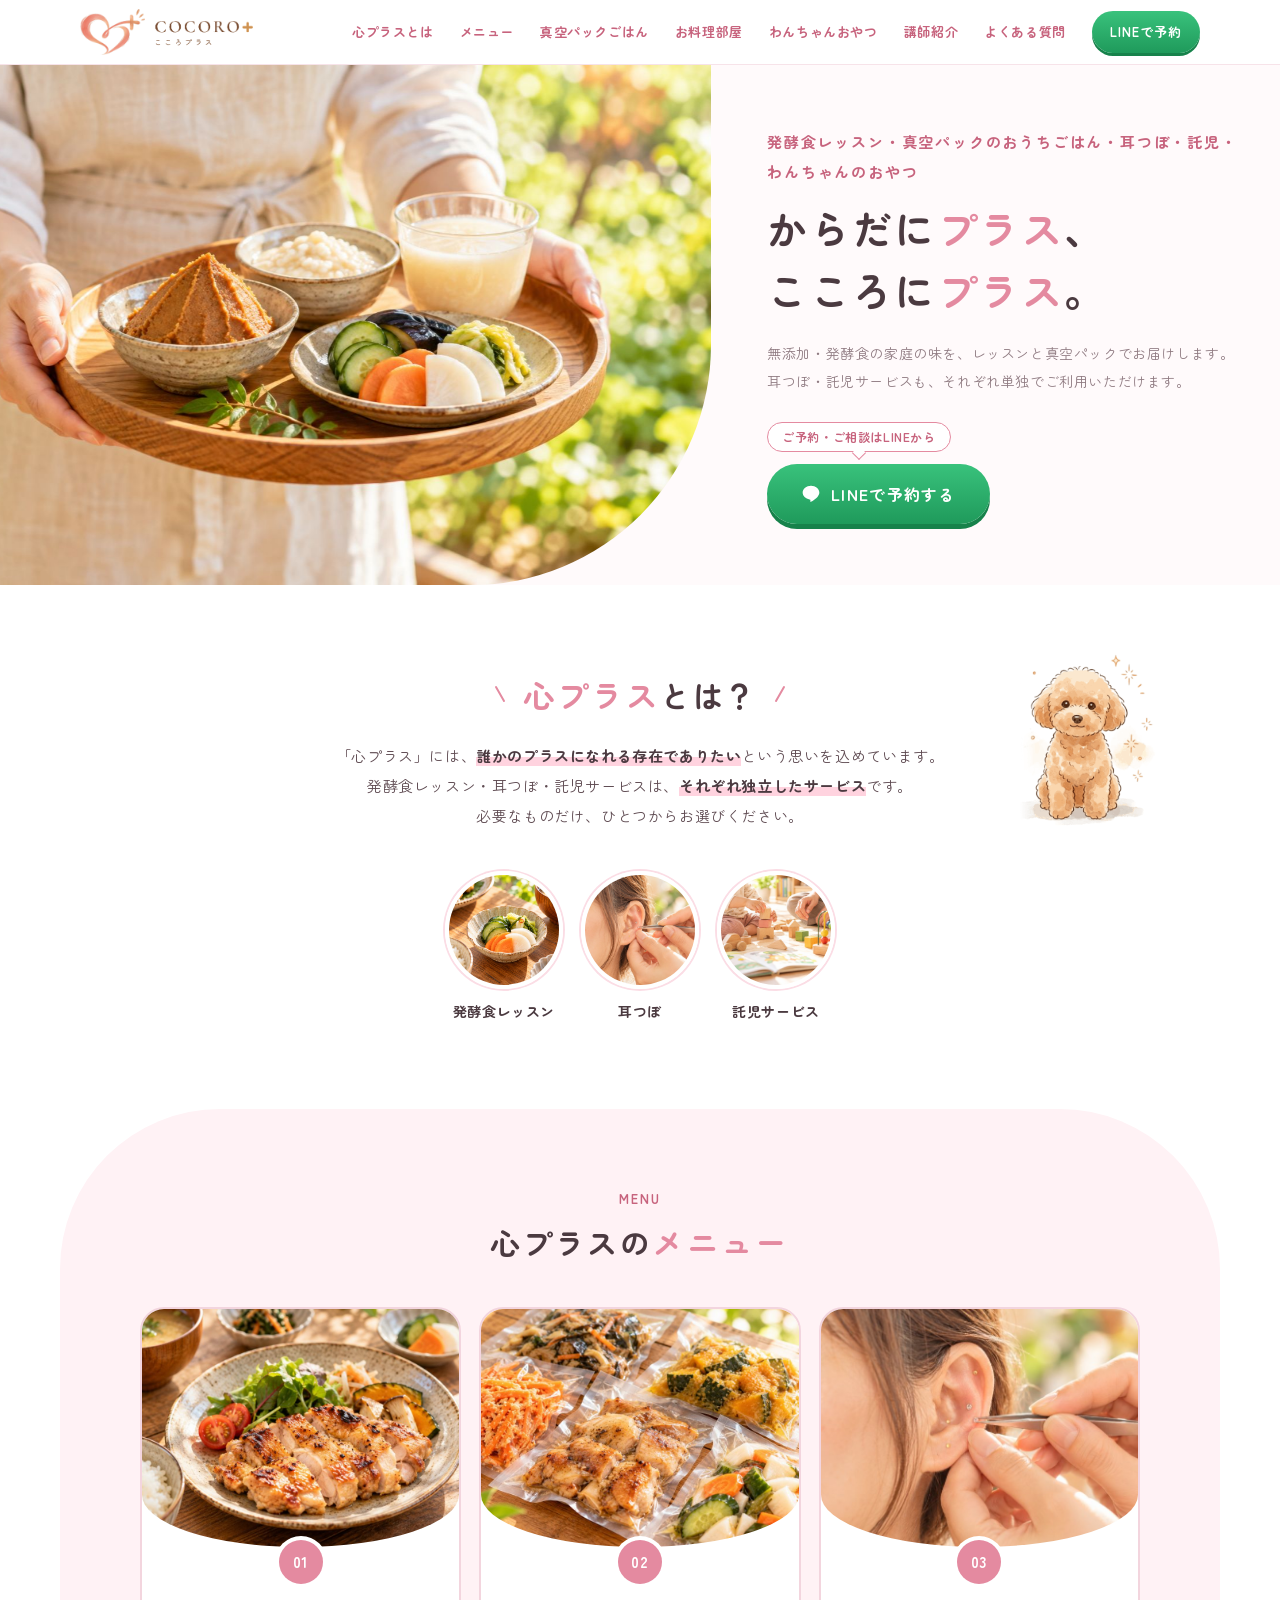
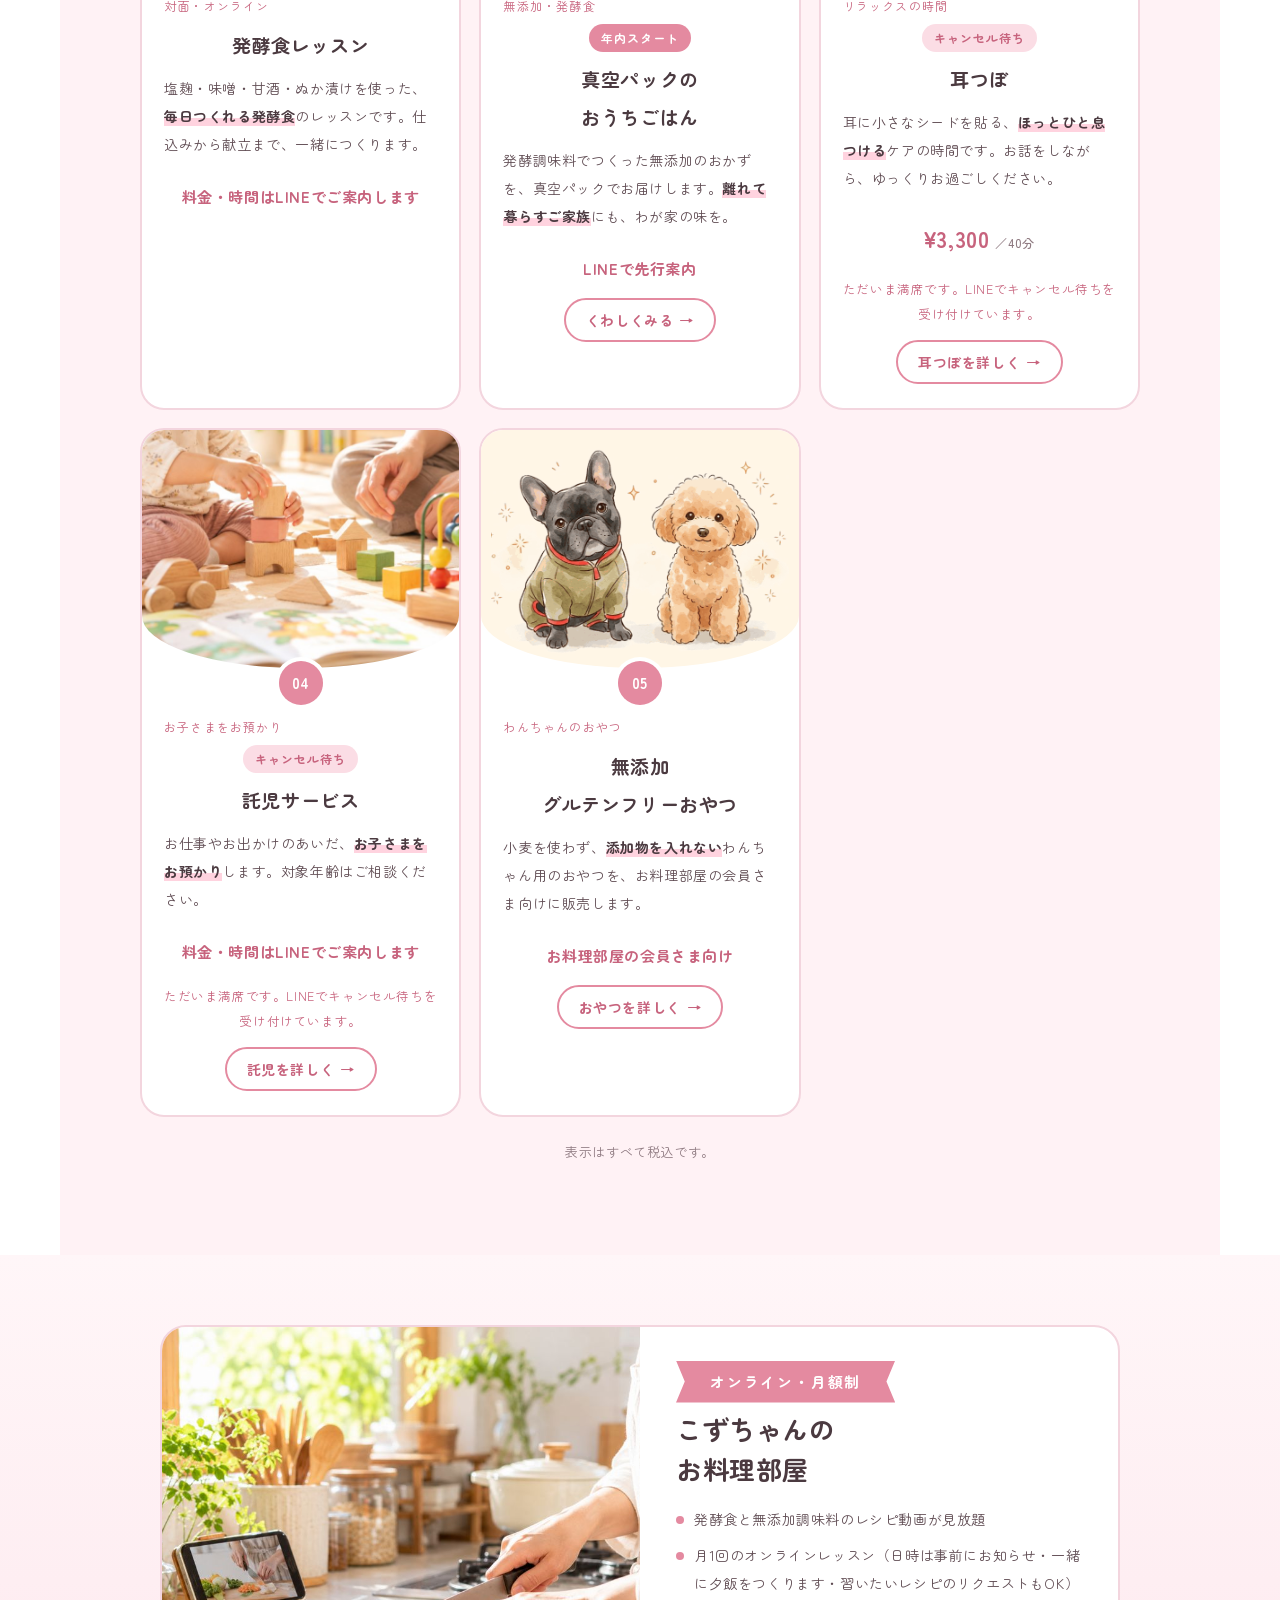
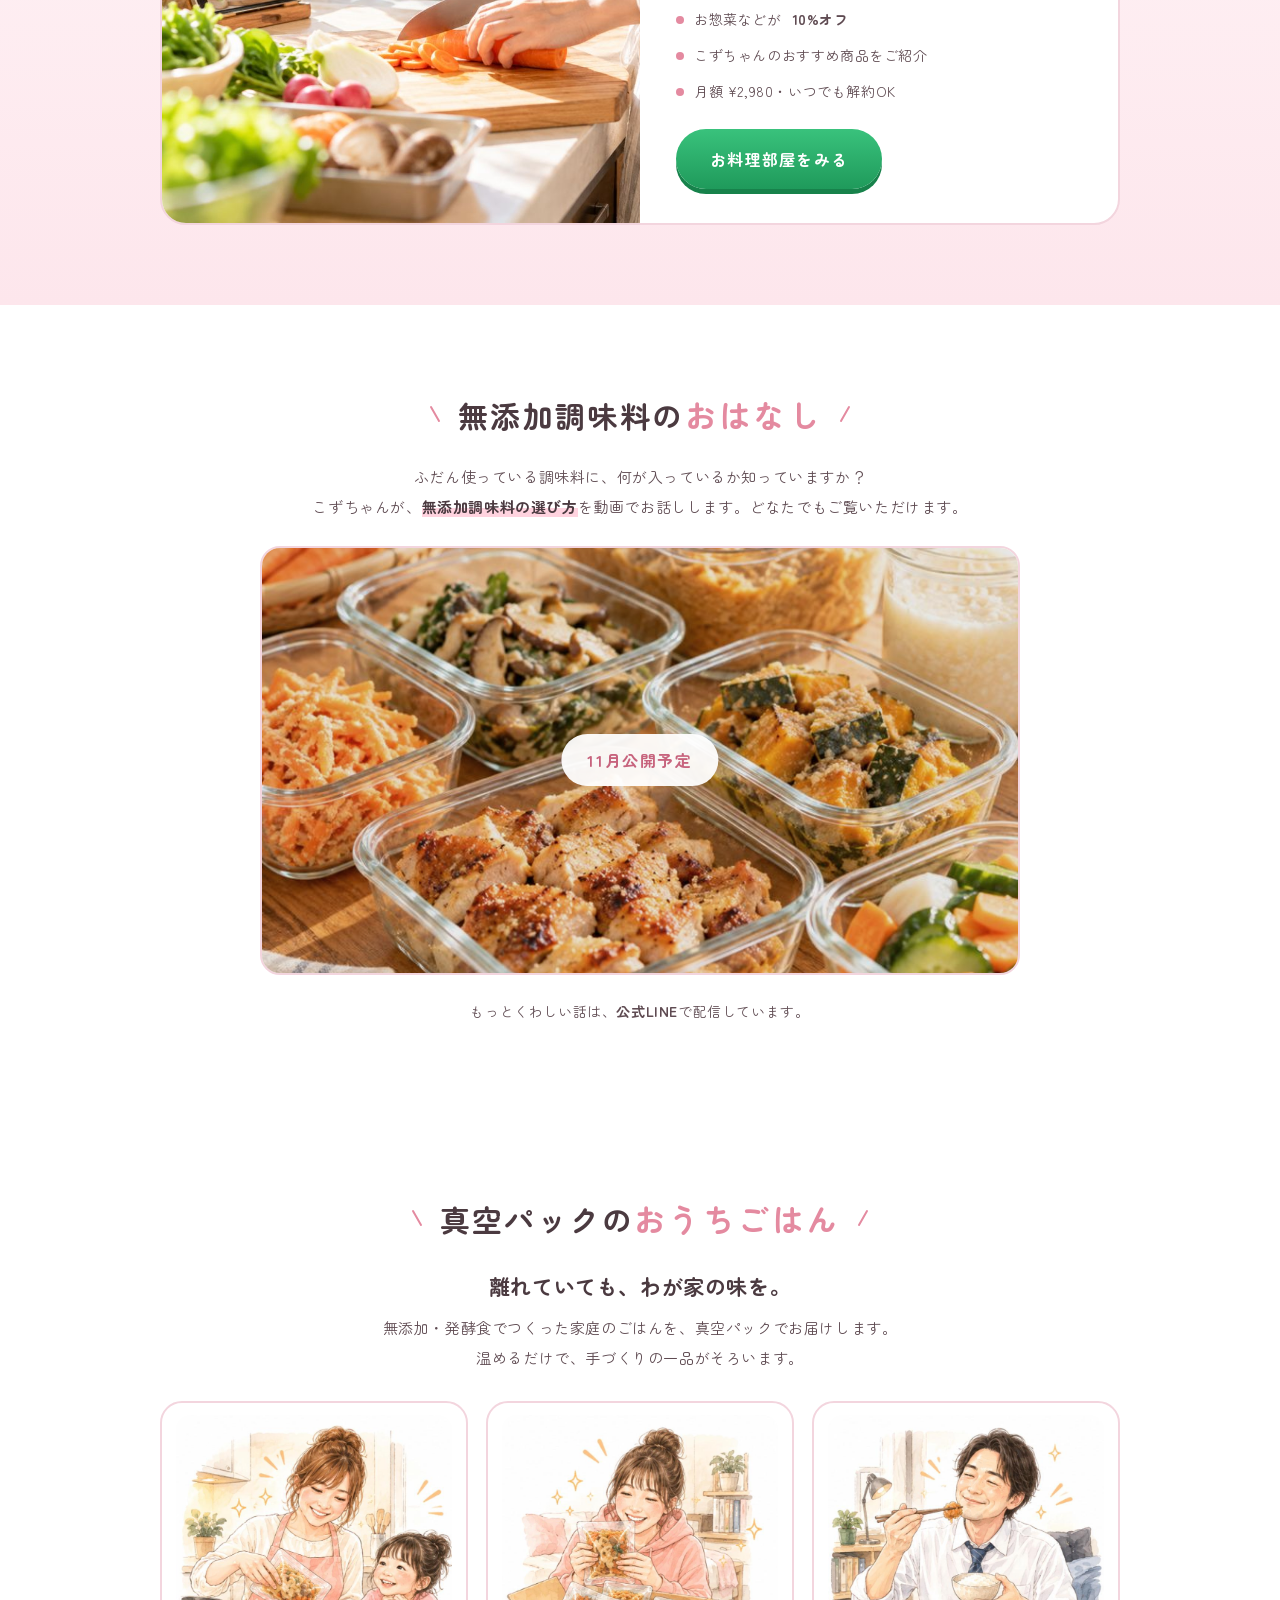
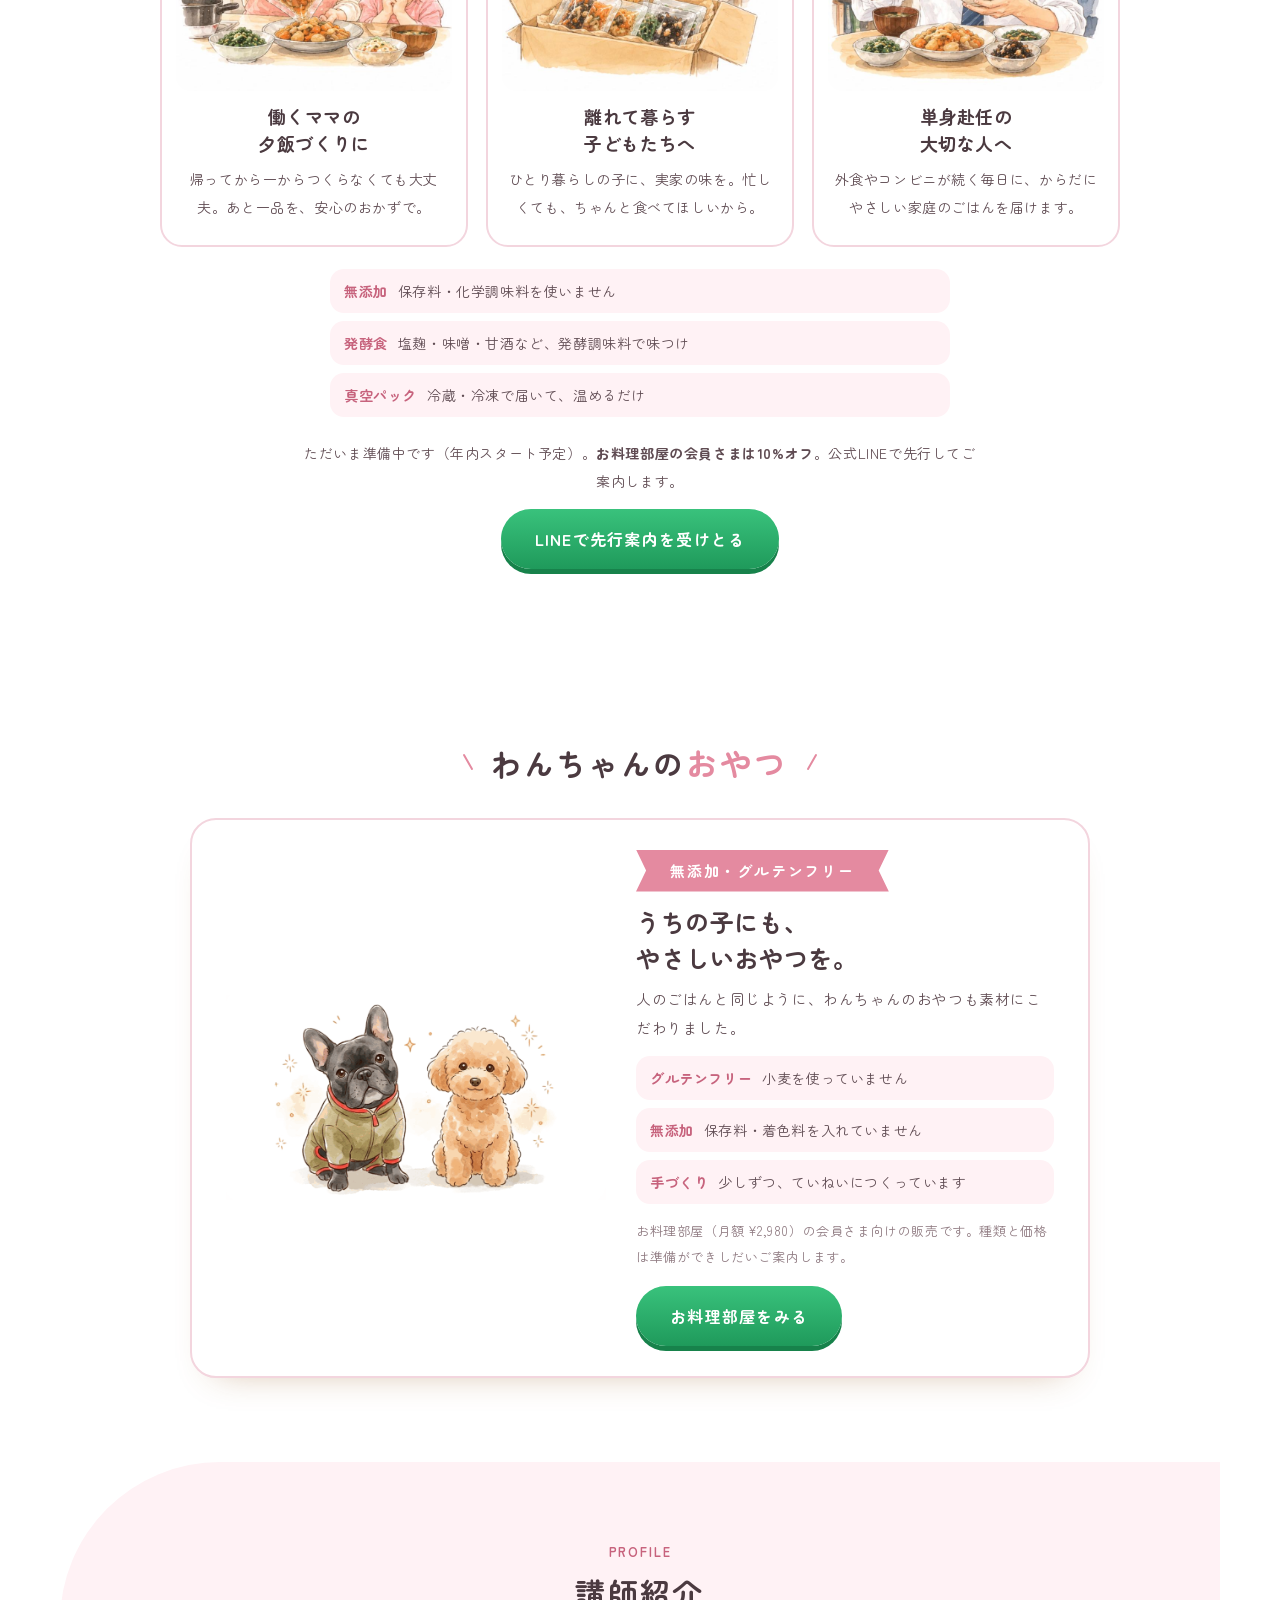
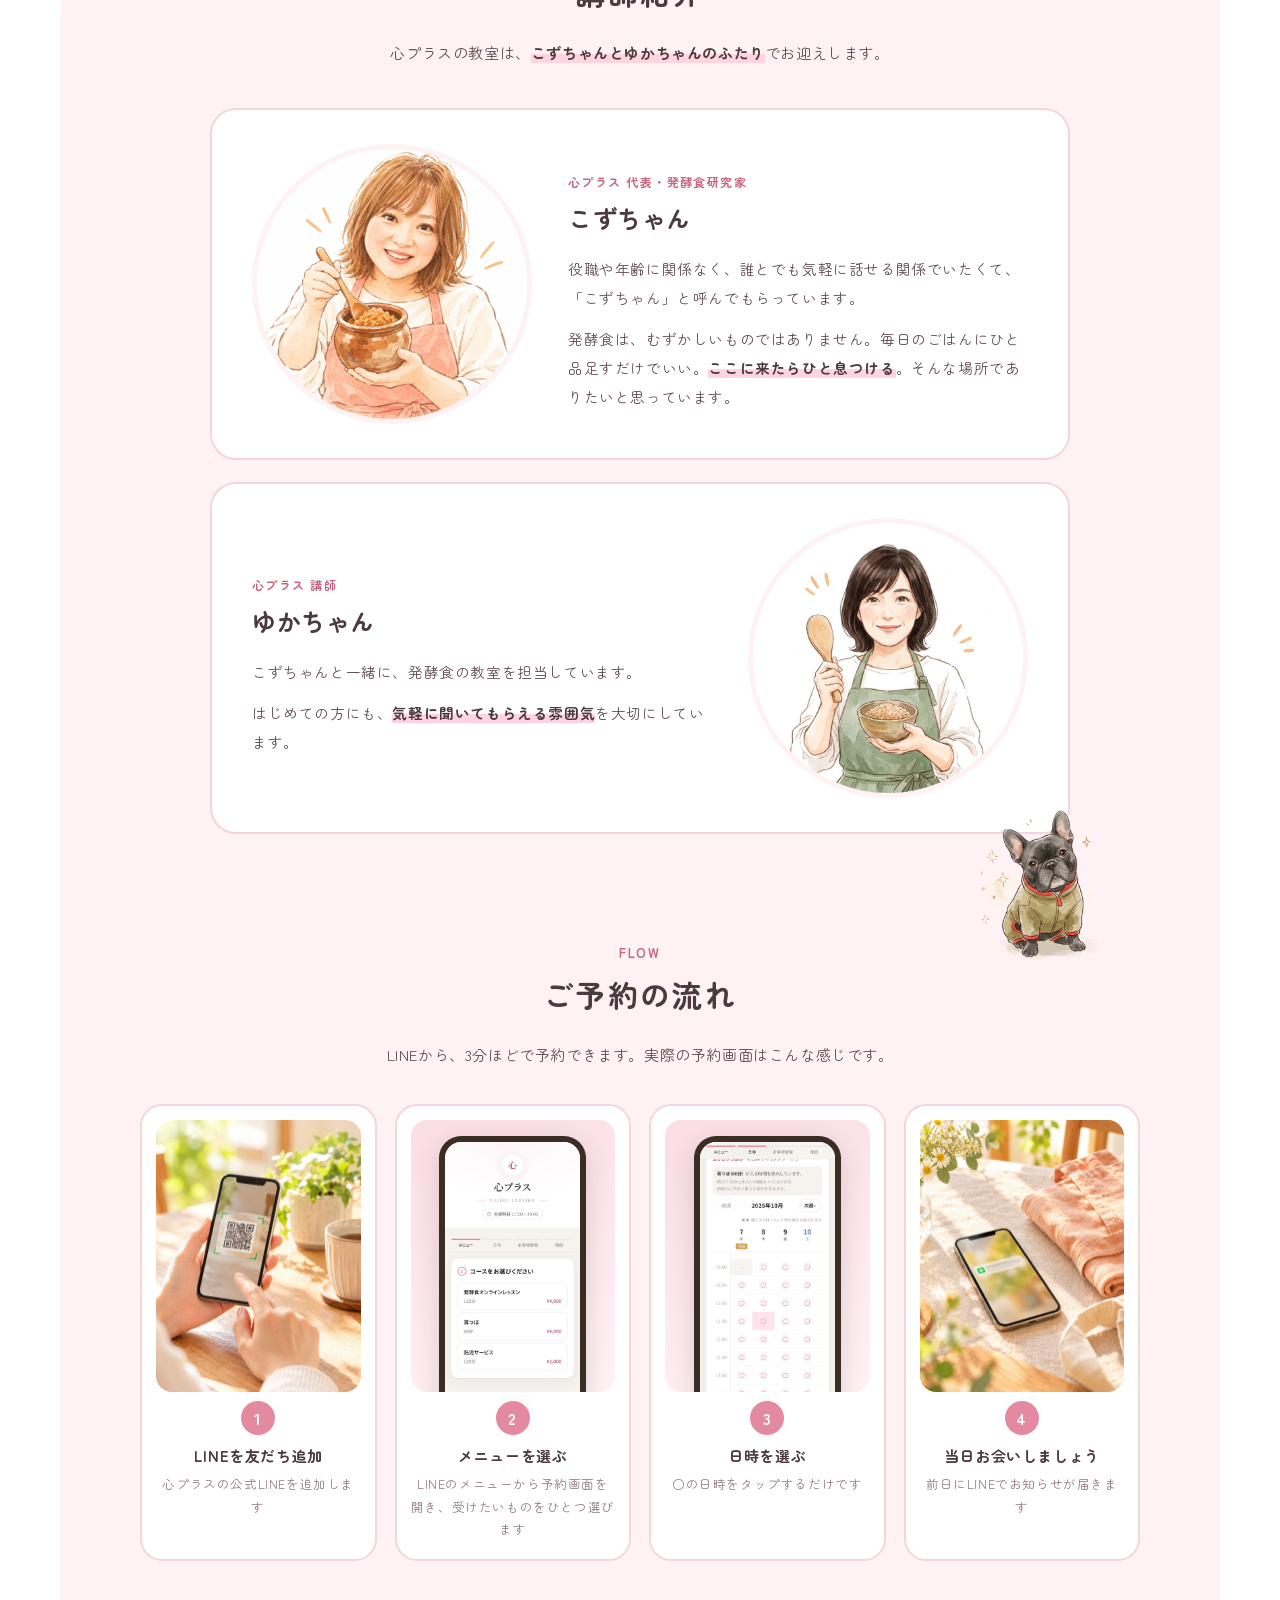
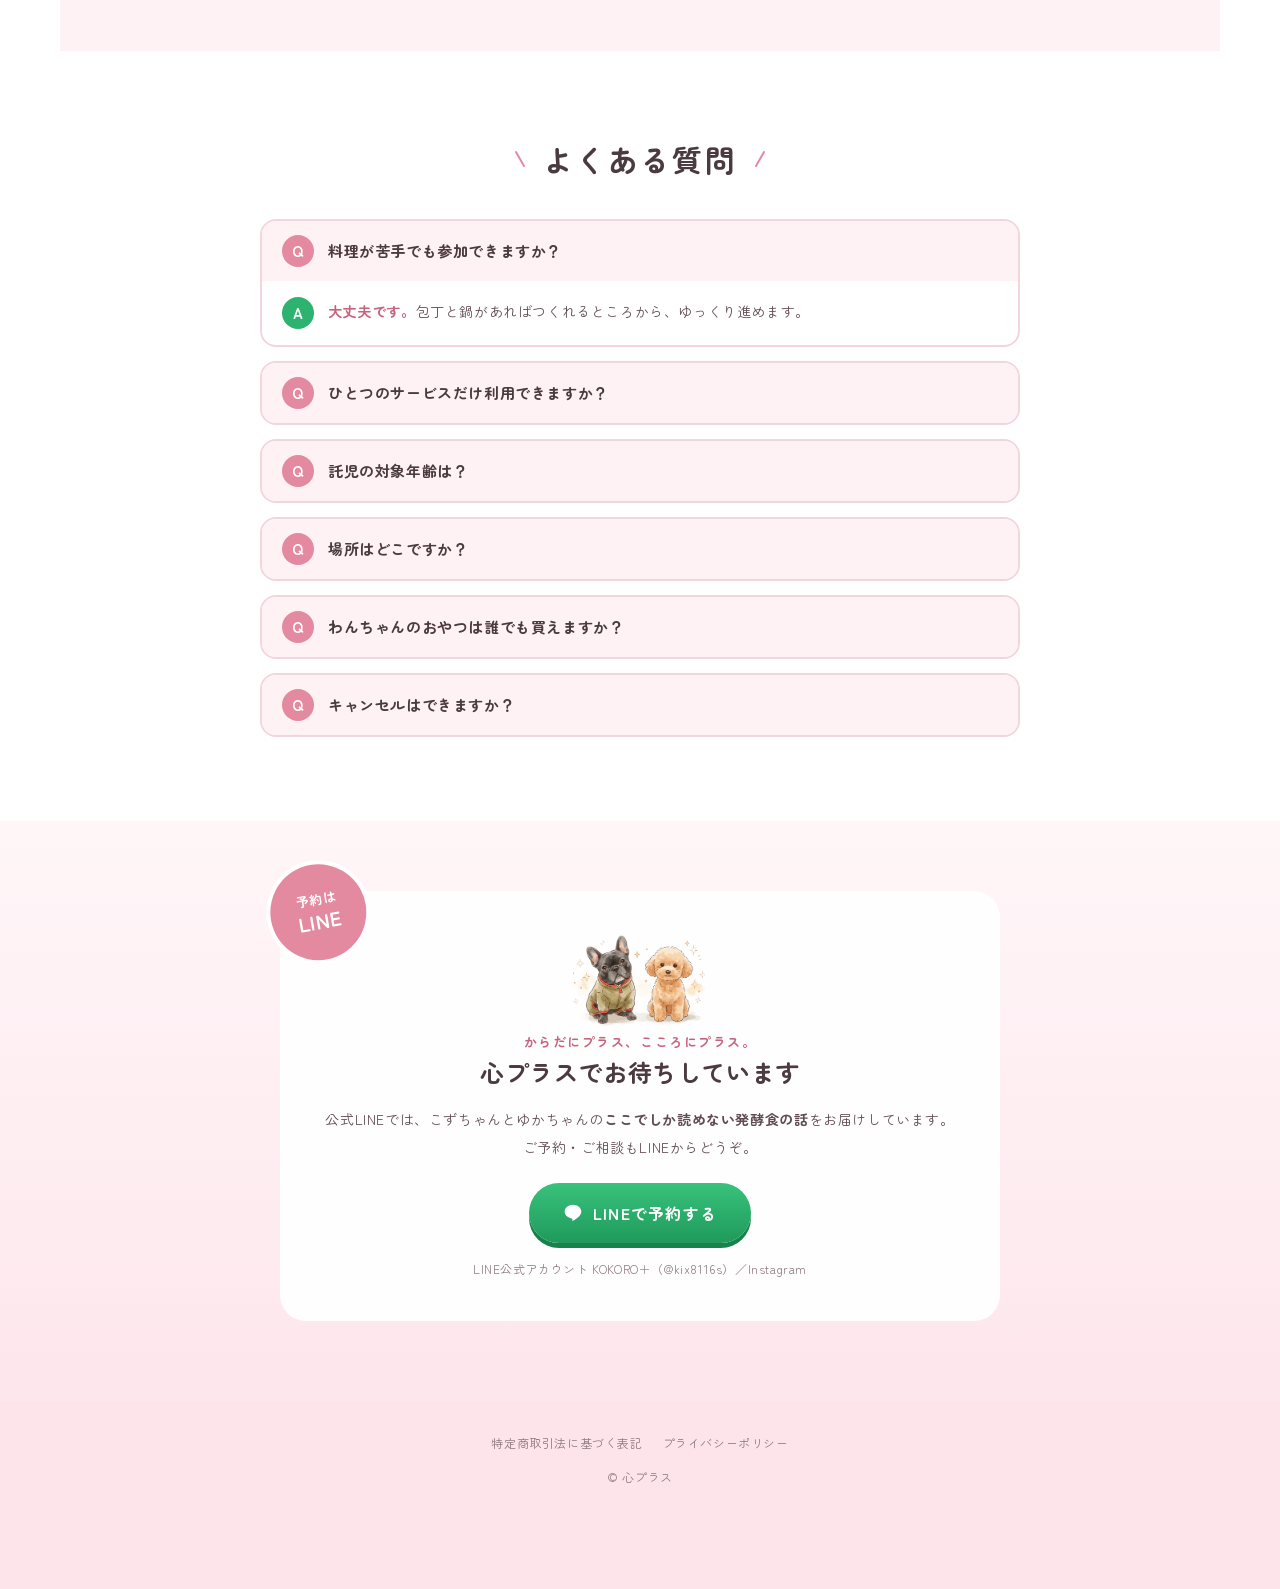
==== commit 75f52ce6: "Add files via upload" ====
--- a/index.html
+++ b/index.html
@@ -41,11 +41,11 @@
 .s4 p{font-size:13px;color:var(--muted);line-height:1.8}
 @media(max-width:760px){.steps4{grid-template-columns:1fr 1fr}}
 .okz{display:grid;grid-template-columns:repeat(3,1fr);gap:18px;max-width:960px;margin:28px auto 0}
-.okz-c{background:#fff;border:2px solid var(--line);border-radius:22px;padding:24px 20px;text-align:center}
-.okz-i{display:inline-flex;width:56px;height:56px;border-radius:50%;background:var(--orange-soft);align-items:center;justify-content:center;font-size:26px}
+.okz-c{background:#fff;border:2px solid var(--line);border-radius:22px;padding:20px 20px 24px;text-align:center}
+.okz-ph{aspect-ratio:1/1;overflow:hidden;border-radius:16px;margin:-8px -6px 4px;background:#fff}.okz-ph img{width:100%;height:100%;object-fit:cover;transform:scale(1.08)}
 .okz-c h3{font-size:18px;color:var(--ink);margin:12px 0 8px;line-height:1.5}.okz-c p{font-size:14px;margin:0}
 .okz-pt{max-width:620px;margin:22px auto}
-@media(max-width:760px){.okz{grid-template-columns:1fr}.menu3{grid-template-columns:1fr 1fr}}
+@media(max-width:760px){.okz{grid-template-columns:1fr}.okz-ph{aspect-ratio:4/3}.menu3{grid-template-columns:1fr 1fr}}
 </style>
 <link rel="stylesheet" href="ui.css">
 <link rel="stylesheet" href="theme.css?v=1030">
@@ -132,7 +132,7 @@
           <span class="nb">04</span>
           <p class="sub">お子さまをお預かり</p><span class="wait">キャンセル待ち</span><h3>託児サービス</h3>
           <p>お仕事やお出かけのあいだ、<span class="mk">お子さまをお預かり</span>します。対象年齢はご相談ください。</p>
-          <p class="pr">¥2,000<small>／120分</small></p>
+          <p class="pr" style="font-size:15px">料金・時間はLINEでご案内します</p>
           <p class="wait-note">ただいま満席です。LINEでキャンセル待ちを受け付けています。</p>
           <a class="more" href="takuji.html">託児を詳しく</a>
         </div>
@@ -186,9 +186,9 @@
     <h2 class="h2 ttl"><span>真空パックの<span class="or">おうちごはん</span></span></h2>
     <p class="lead"><b style="display:block;font-size:21px;color:var(--ink);margin-bottom:6px">離れていても、わが家の味を。</b>無添加・発酵食でつくった家庭のごはんを、真空パックでお届けします。<br>温めるだけで、手づくりの一品がそろいます。</p>
     <div class="okz">
-      <div class="okz-c"><span class="okz-i">🍳</span><h3>働くママの<br>夕飯づくりに</h3><p>帰ってから一からつくらなくても大丈夫。あと一品を、安心のおかずで。</p></div>
-      <div class="okz-c"><span class="okz-i">🎒</span><h3>離れて暮らす<br>子どもたちへ</h3><p>ひとり暮らしの子に、実家の味を。忙しくても、ちゃんと食べてほしいから。</p></div>
-      <div class="okz-c"><span class="okz-i">🏠</span><h3>単身赴任の<br>大切な人へ</h3><p>外食やコンビニが続く毎日に、からだにやさしい家庭のごはんを届けます。</p></div>
+      <div class="okz-c"><div class="okz-ph"><img src="img/okz-mama.jpg" alt="真空パックのおかずをお皿に盛るお母さんと子ども" loading="lazy"></div><h3>働くママの<br>夕飯づくりに</h3><p>帰ってから一からつくらなくても大丈夫。あと一品を、安心のおかずで。</p></div>
+      <div class="okz-c"><div class="okz-ph"><img src="img/okz-kids.jpg" alt="実家から届いた真空パックのおかずを喜ぶひとり暮らしの学生" loading="lazy"></div><h3>離れて暮らす<br>子どもたちへ</h3><p>ひとり暮らしの子に、実家の味を。忙しくても、ちゃんと食べてほしいから。</p></div>
+      <div class="okz-c"><div class="okz-ph"><img src="img/okz-papa.jpg" alt="家庭のおかずを食べてほっとする単身赴任の男性" loading="lazy"></div><h3>単身赴任の<br>大切な人へ</h3><p>外食やコンビニが続く毎日に、からだにやさしい家庭のごはんを届けます。</p></div>
     </div>
     <ul class="dog-pt okz-pt">
       <li><b>無添加</b>保存料・化学調味料を使いません</li>
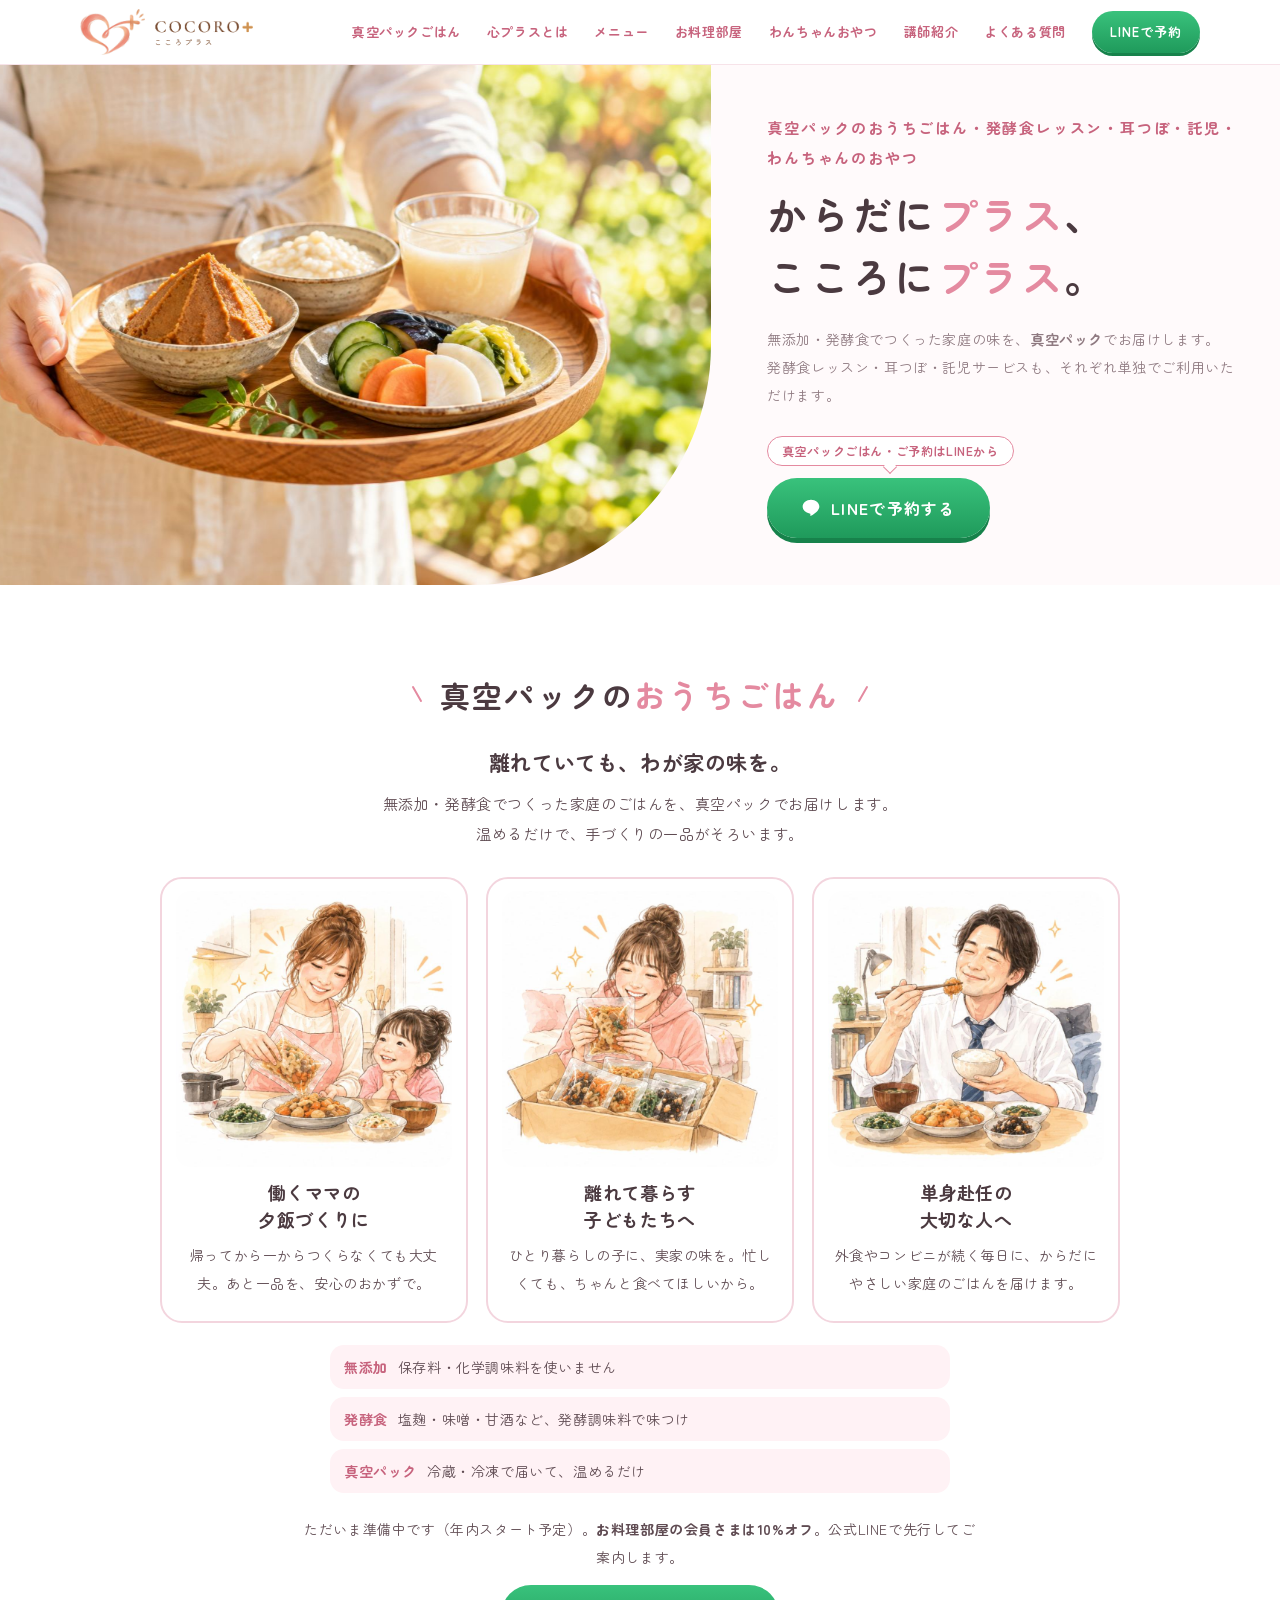
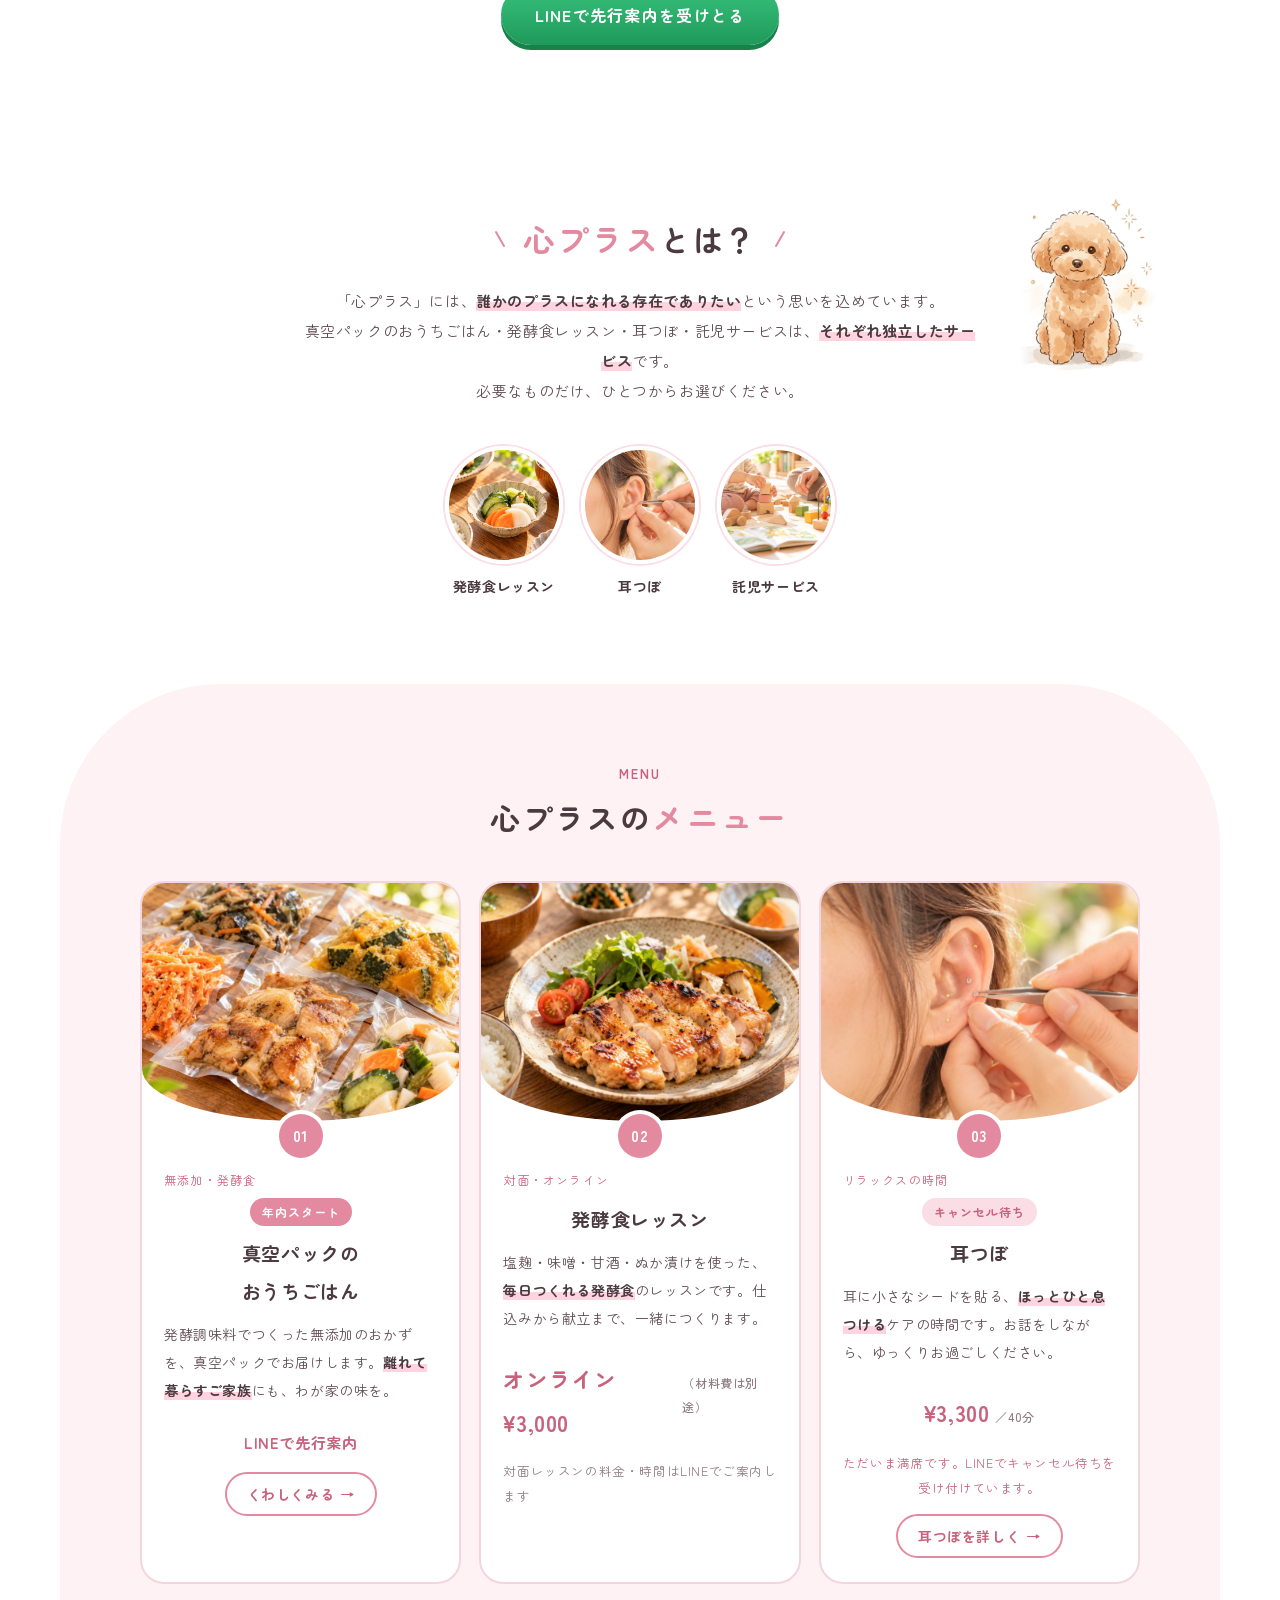
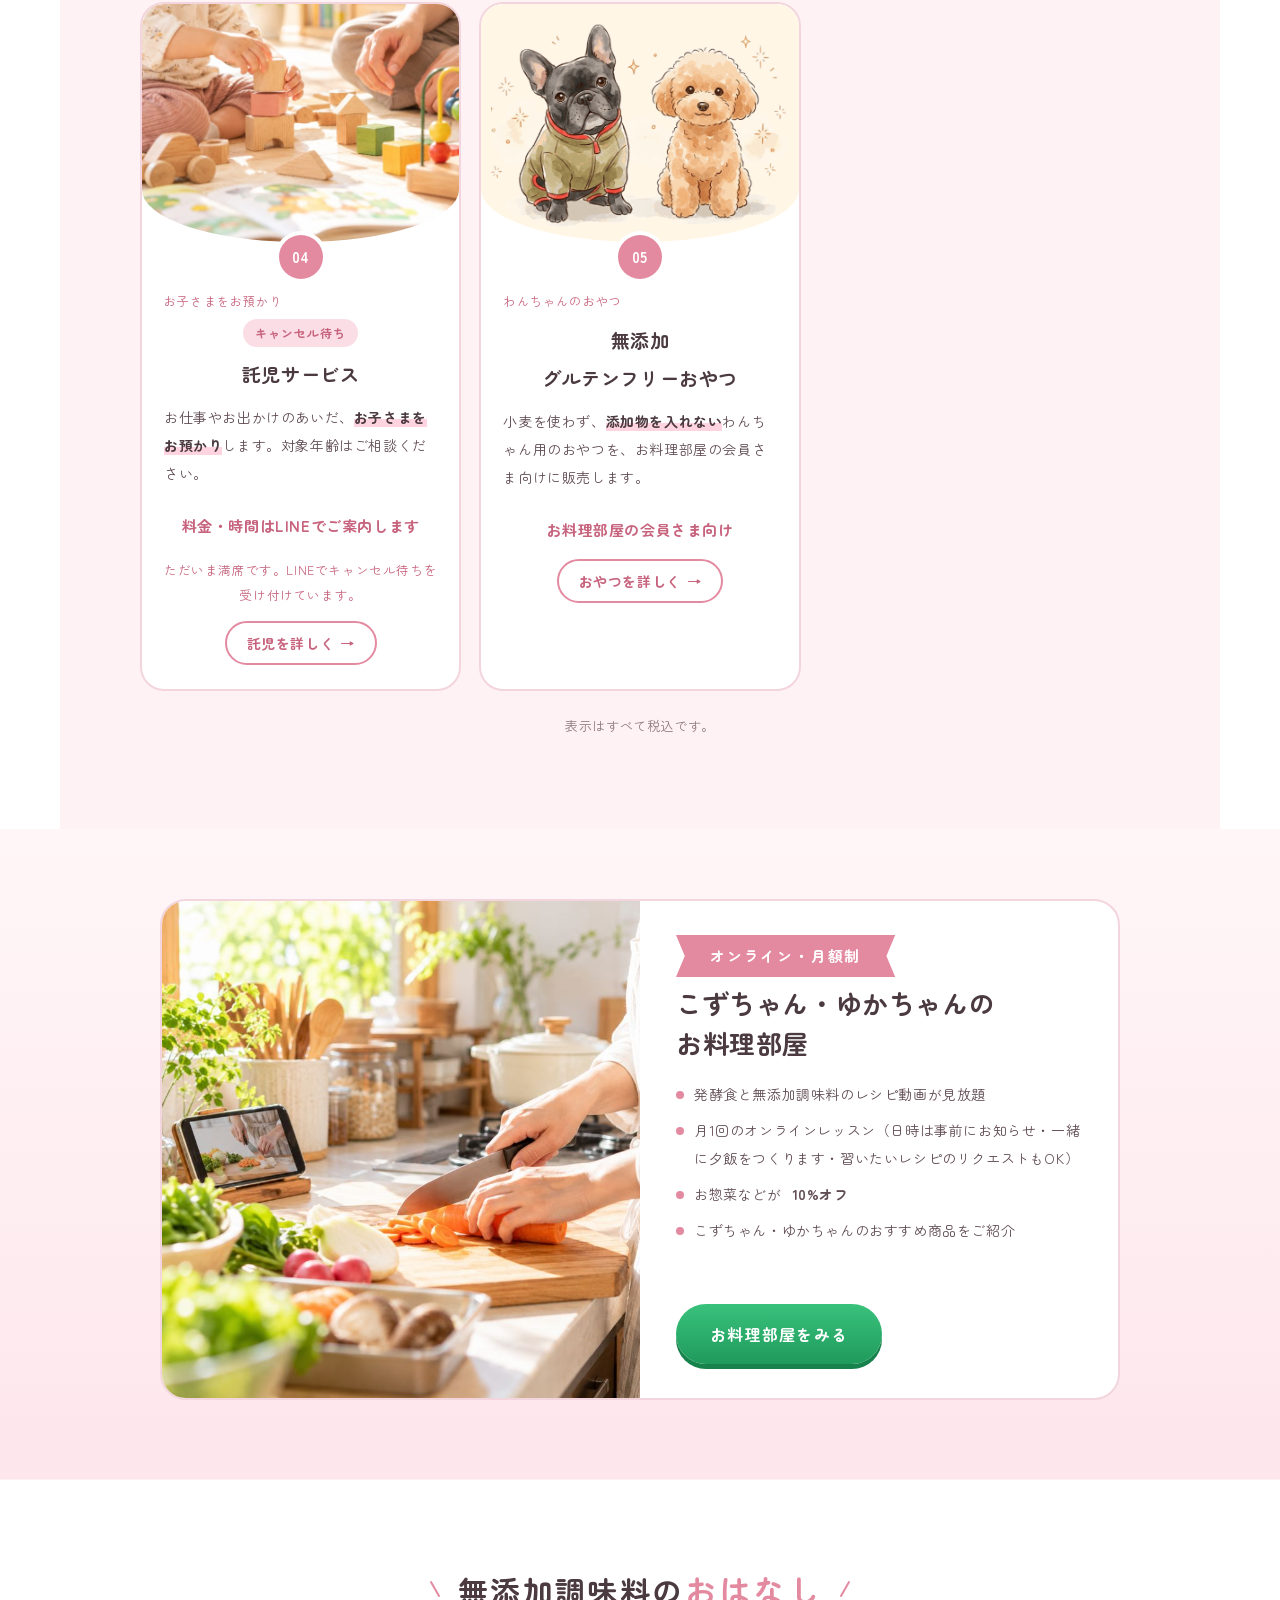
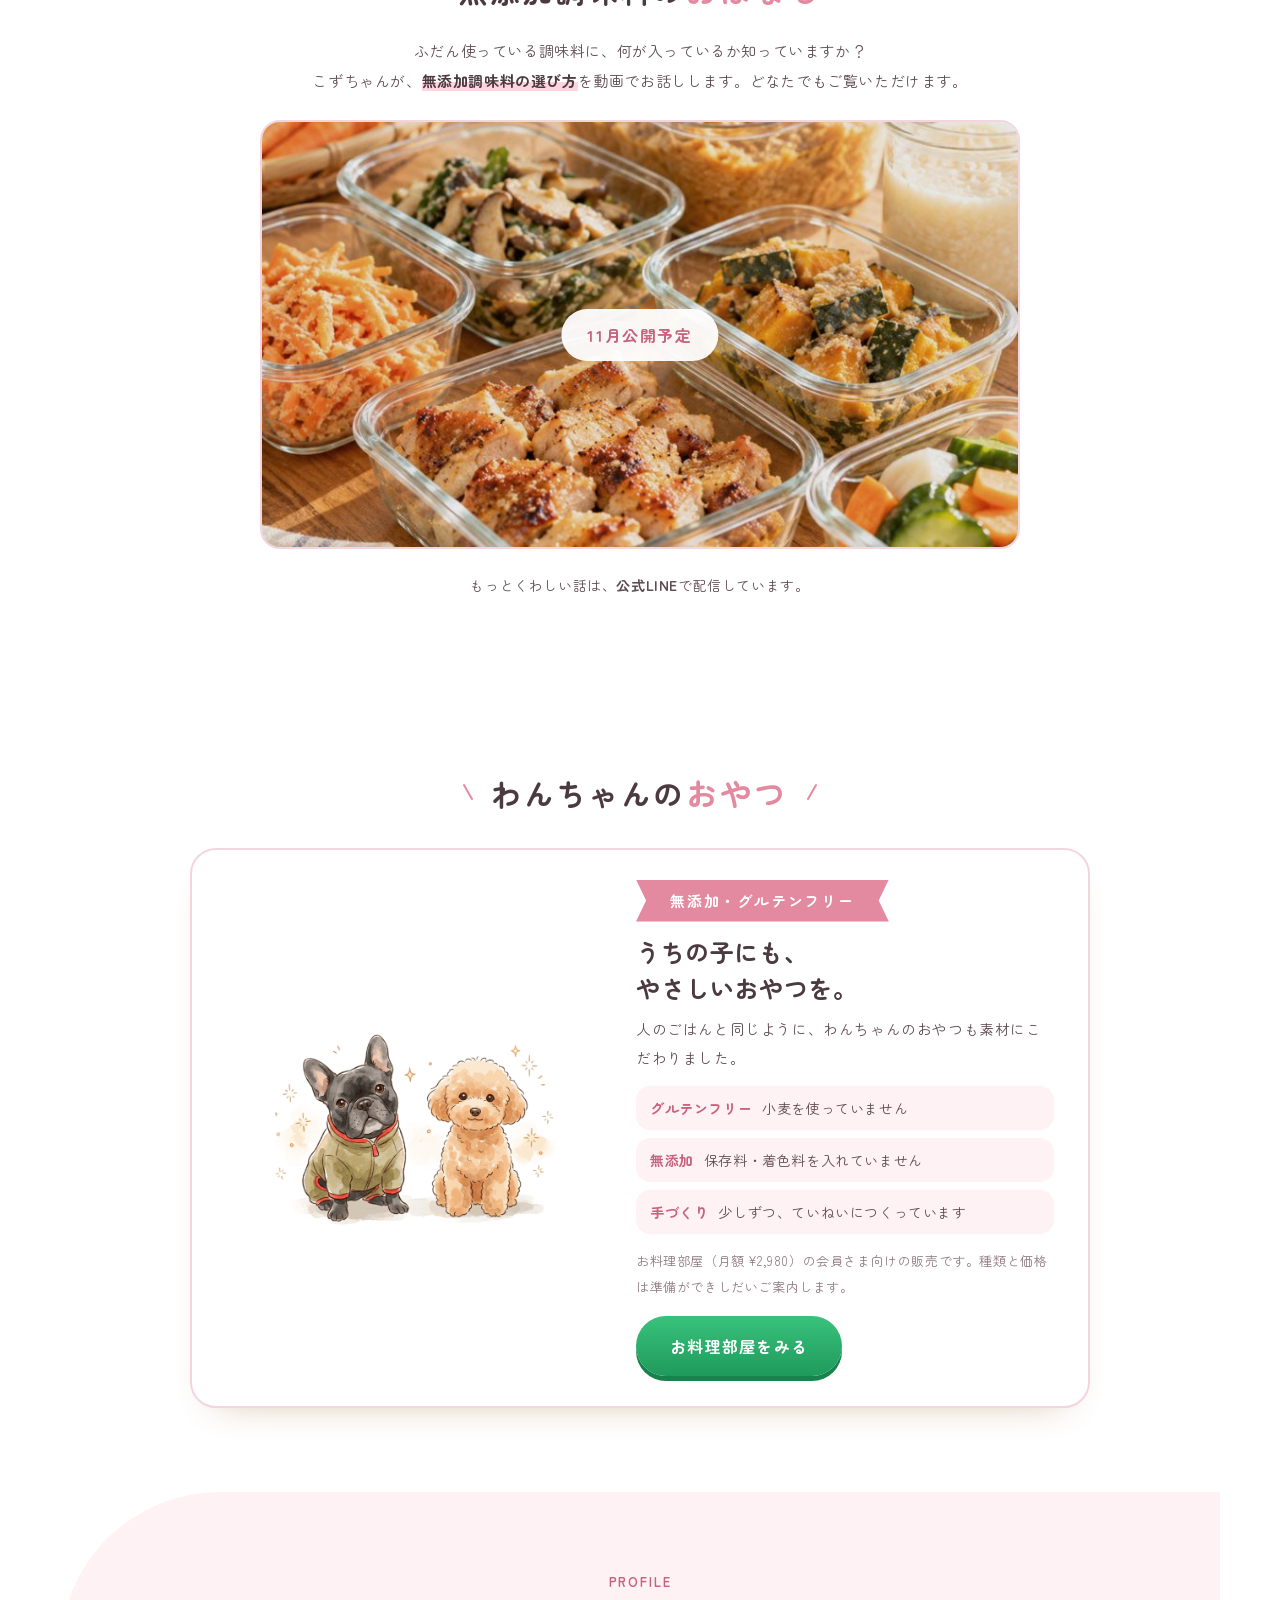
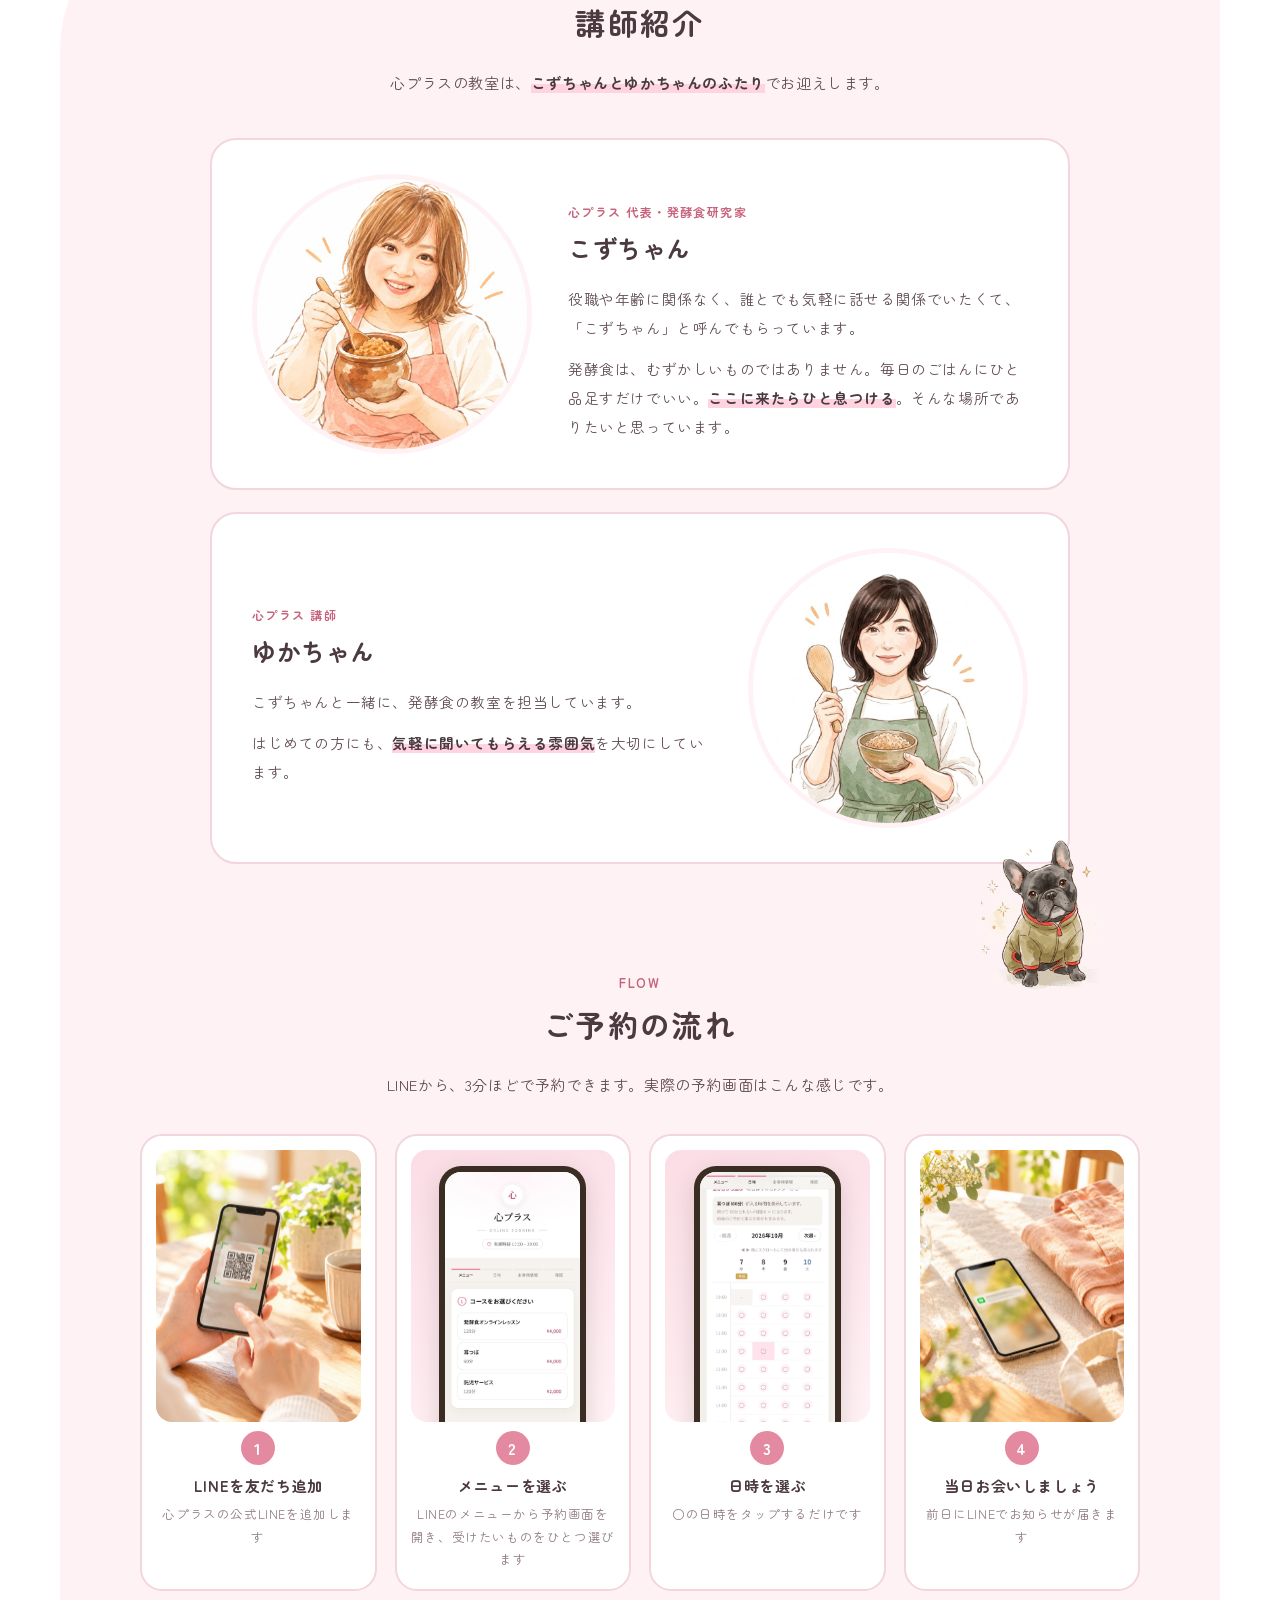
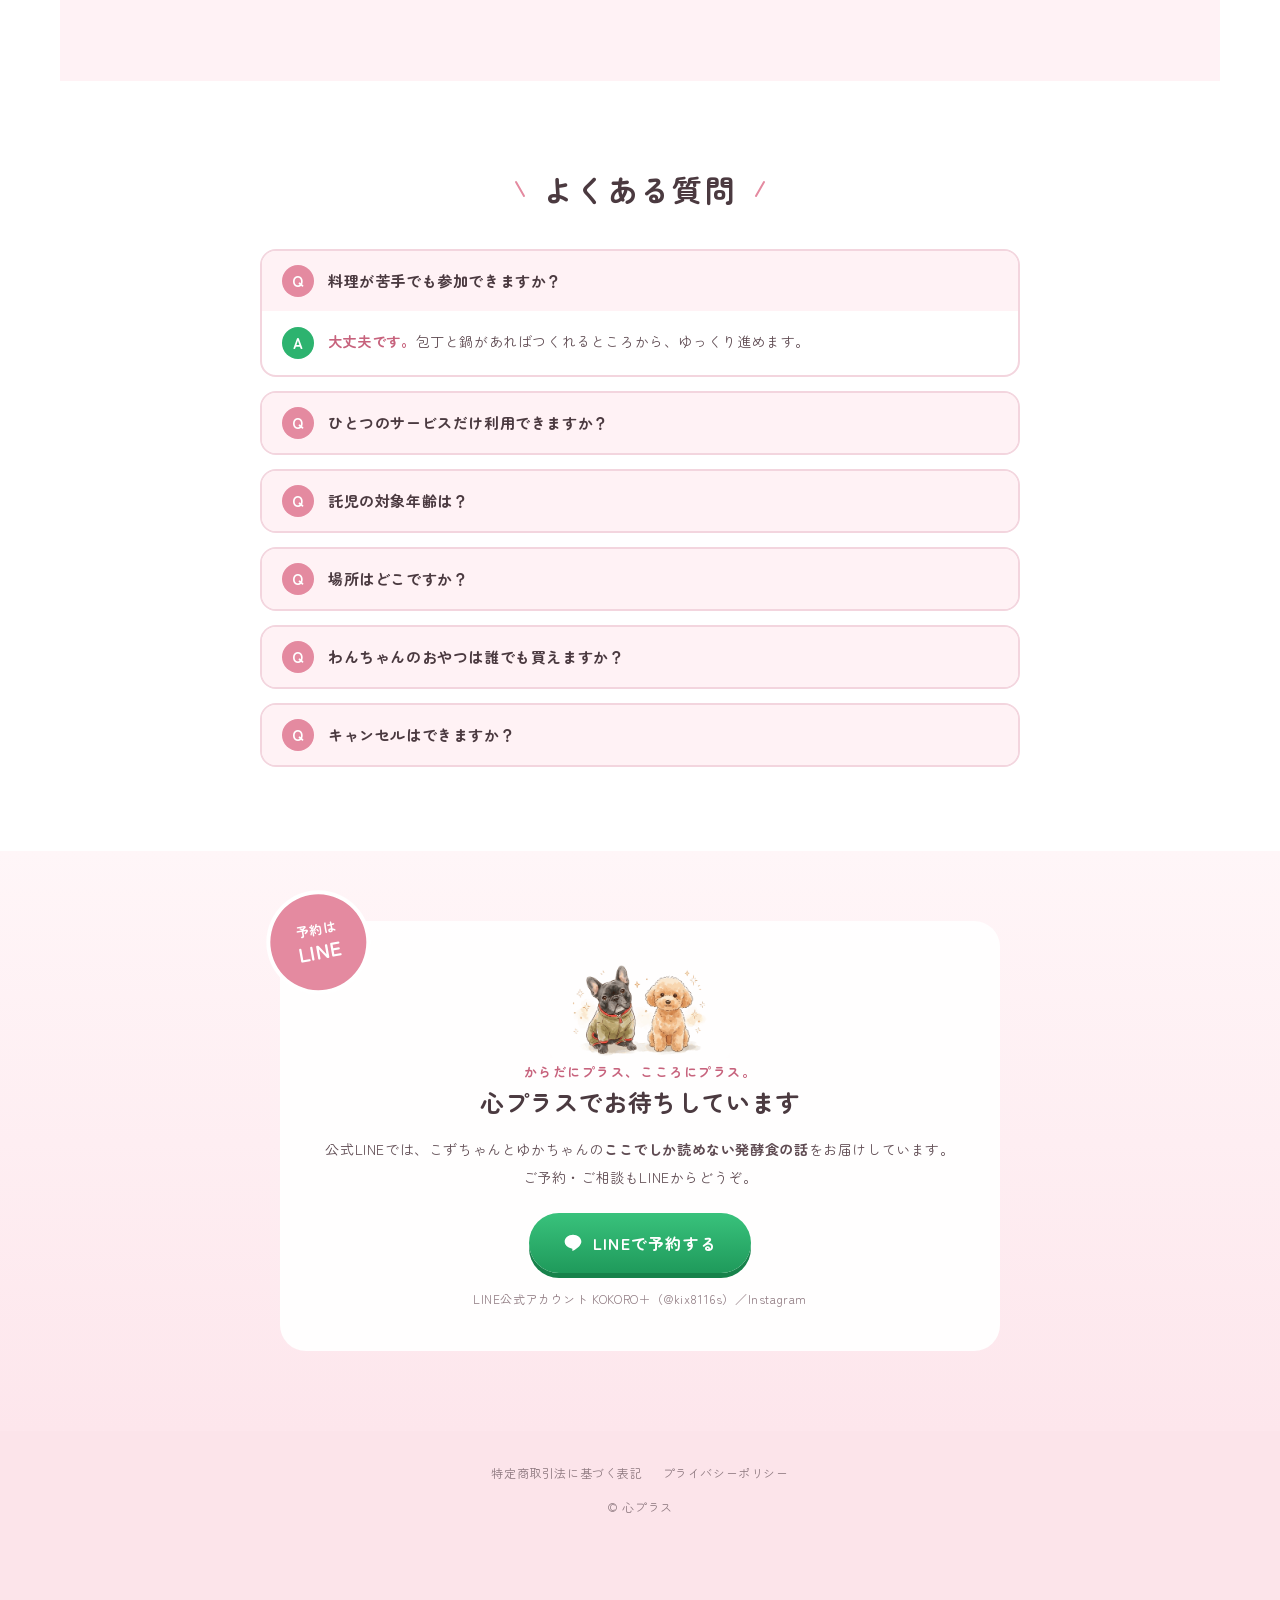
==== commit c2361786: "Add files via upload" ====
--- a/index.html
+++ b/index.html
@@ -6,7 +6,7 @@
 <title>COCORO＋（心プラス・こころプラス）｜発酵食レッスン・耳つぼ・託児｜石川</title>
 <link rel="icon" type="image/png" href="img/favicon.png">
 <link rel="apple-touch-icon" href="img/apple-touch-icon.png">
-<meta name="description" content="石川の心プラス。こずちゃんの発酵食レッスン、耳つぼ、託児サービス。オンラインの月額お料理部屋もあります。ご予約はLINEから。">
+<meta name="description" content="石川の心プラス。こずちゃんの発酵食レッスン、耳つぼ、託児サービス。真空パックのおうちごはん、オンラインの月額お料理部屋もあります。ご予約はLINEから。">
 <meta name="robots" content="noindex,nofollow">
 <meta name="theme-color" content="#F0892A">
 <link rel="preconnect" href="https://fonts.googleapis.com">
@@ -56,9 +56,9 @@
   <div class="w">
     <a class="logo" href="#top"><img src="img/logo.png" alt="COCORO＋ こころプラス" width="172" height="46"></a>
     <nav class="nav">
+      <a href="#okazu">真空パックごはん</a>
       <a href="#about">心プラスとは</a>
       <a href="#menu">メニュー</a>
-      <a href="#okazu">真空パックごはん</a>
       <a href="#room">お料理部屋</a>
       <a href="#dog">わんちゃんおやつ</a>
       <a href="#kozu">講師紹介</a>
@@ -72,14 +72,33 @@
   <div class="hero-grid">
     <div class="hero-ph"><img src="img/hero.jpg" alt="味噌・麹・ぬか漬け・甘酒をのせたお盆" fetchpriority="high"></div>
     <div class="hero-tx">
-      <p class="ey">発酵食レッスン・真空パックのおうちごはん・耳つぼ・託児・わんちゃんのおやつ</p>
+      <p class="ey">真空パックのおうちごはん・発酵食レッスン・耳つぼ・託児・わんちゃんのおやつ</p>
       <h1>からだに<span>プラス</span>、<br>こころに<span>プラス</span>。</h1>
-      <p class="sub">無添加・発酵食の家庭の味を、レッスンと真空パックでお届けします。<br>耳つぼ・託児サービスも、それぞれ単独でご利用いただけます。</p>
+      <p class="sub">無添加・発酵食でつくった家庭の味を、<b>真空パック</b>でお届けします。<br>発酵食レッスン・耳つぼ・託児サービスも、それぞれ単独でご利用いただけます。</p>
       <div class="cta-wrap" style="text-align:inherit">
-        <span class="bubble">ご予約・ご相談はLINEから</span><br>
+        <span class="bubble">真空パックごはん・ご予約はLINEから</span><br>
         <a class="btn" href="#reserve"><svg width="20" height="20" viewBox="0 0 24 24" fill="currentColor" aria-hidden="true"><path d="M12 2C6.48 2 2 5.73 2 10.32c0 4.1 3.55 7.54 8.35 8.2.32.07.77.22.88.5.1.25.07.65.03.9l-.14.85c-.04.25-.2.98.86.53 1.06-.44 5.7-3.36 7.78-5.75C21.1 13.9 22 12.2 22 10.32 22 5.73 17.52 2 12 2z"/></svg>LINEで予約する</a>
       </div>
     </div>
+  </div>
+</section>
+
+<section class="sec" id="okazu">
+  <div class="w">
+    <h2 class="h2 ttl"><span>真空パックの<span class="or">おうちごはん</span></span></h2>
+    <p class="lead"><b style="display:block;font-size:21px;color:var(--ink);margin-bottom:6px">離れていても、わが家の味を。</b>無添加・発酵食でつくった家庭のごはんを、真空パックでお届けします。<br>温めるだけで、手づくりの一品がそろいます。</p>
+    <div class="okz">
+      <div class="okz-c"><div class="okz-ph"><img src="img/okz-mama.jpg" alt="真空パックのおかずをお皿に盛るお母さんと子ども" loading="lazy"></div><h3>働くママの<br>夕飯づくりに</h3><p>帰ってから一からつくらなくても大丈夫。あと一品を、安心のおかずで。</p></div>
+      <div class="okz-c"><div class="okz-ph"><img src="img/okz-kids.jpg" alt="実家から届いた真空パックのおかずを喜ぶひとり暮らしの学生" loading="lazy"></div><h3>離れて暮らす<br>子どもたちへ</h3><p>ひとり暮らしの子に、実家の味を。忙しくても、ちゃんと食べてほしいから。</p></div>
+      <div class="okz-c"><div class="okz-ph"><img src="img/okz-papa.jpg" alt="家庭のおかずを食べてほっとする単身赴任の男性" loading="lazy"></div><h3>単身赴任の<br>大切な人へ</h3><p>外食やコンビニが続く毎日に、からだにやさしい家庭のごはんを届けます。</p></div>
+    </div>
+    <ul class="dog-pt okz-pt">
+      <li><b>無添加</b>保存料・化学調味料を使いません</li>
+      <li><b>発酵食</b>塩麹・味噌・甘酒など、発酵調味料で味つけ</li>
+      <li><b>真空パック</b>冷蔵・冷凍で届いて、温めるだけ</li>
+    </ul>
+    <p class="lead" style="font-size:14px">ただいま準備中です（年内スタート予定）。<b>お料理部屋の会員さまは10%オフ</b>。公式LINEで先行してご案内します。</p>
+    <div style="text-align:center;margin-top:14px"><a class="btn" href="#reserve">LINEで先行案内を受けとる</a></div>
   </div>
 </section>
 
@@ -87,7 +106,7 @@
   <div class="w deco-wrap">
     <img class="deco-dog deco-dog--r" src="img/dog-poodle.png" alt="" loading="lazy" aria-hidden="true">
     <h2 class="h2 ttl"><span><span class="or">心プラス</span>とは？</span></h2>
-    <p class="lead">「心プラス」には、<span class="mk">誰かのプラスになれる存在でありたい</span>という思いを込めています。<br>発酵食レッスン・耳つぼ・託児サービスは、<span class="mk">それぞれ独立したサービス</span>です。<br>必要なものだけ、ひとつからお選びください。</p>
+    <p class="lead">「心プラス」には、<span class="mk">誰かのプラスになれる存在でありたい</span>という思いを込めています。<br>真空パックのおうちごはん・発酵食レッスン・耳つぼ・託児サービスは、<span class="mk">それぞれ独立したサービス</span>です。<br>必要なものだけ、ひとつからお選びください。</p>
     <div class="flow">
       <div class="st"><img src="img/side.jpg" alt="ぬか漬けの小鉢" loading="lazy">発酵食レッスン</div>
       
@@ -104,19 +123,20 @@
       <h2 class="h2"><span class="h2-sm">MENU</span>心プラスの<span class="or">メニュー</span></h2>
       <div class="menu3">
         <div class="mc">
-          <div class="ph"><img src="img/main.jpg" alt="塩麹で焼いた鶏肉の料理" loading="lazy"></div>
+          <div class="ph"><img src="img/deli.jpg" alt="真空パックの発酵食おかず" loading="lazy"></div>
           <span class="nb">01</span>
-          <p class="sub">対面・オンライン</p><h3>発酵食レッスン</h3>
-          <p>塩麹・味噌・甘酒・ぬか漬けを使った、<span class="mk">毎日つくれる発酵食</span>のレッスンです。仕込みから献立まで、一緒につくります。</p>
-          <p class="pr" style="font-size:15px">料金・時間はLINEでご案内します</p>
-        </div>
-        <div class="mc">
-          <div class="ph"><img src="img/deli.jpg" alt="真空パックの発酵食おかず" loading="lazy"></div>
-          <span class="nb">02</span>
           <p class="sub">無添加・発酵食</p><span class="wait" style="background:var(--orange);color:#fff;opacity:1">年内スタート</span><h3>真空パックの<br>おうちごはん</h3>
           <p>発酵調味料でつくった無添加のおかずを、真空パックでお届けします。<span class="mk">離れて暮らすご家族</span>にも、わが家の味を。</p>
           <p class="pr" style="font-size:15px">LINEで先行案内</p>
           <a class="more" href="#okazu">くわしくみる</a>
+        </div>
+        <div class="mc">
+          <div class="ph"><img src="img/main.jpg" alt="塩麹で焼いた鶏肉の料理" loading="lazy"></div>
+          <span class="nb">02</span>
+          <p class="sub">対面・オンライン</p><h3>発酵食レッスン</h3>
+          <p>塩麹・味噌・甘酒・ぬか漬けを使った、<span class="mk">毎日つくれる発酵食</span>のレッスンです。仕込みから献立まで、一緒につくります。</p>
+          <p class="pr">オンライン ¥3,000<small>（材料費は別途）</small></p>
+          <p class="pr-note" style="font-size:12.5px;color:var(--muted);margin-top:4px">対面レッスンの料金・時間はLINEでご案内します</p>
         </div>
         <div class="mc">
           <div class="ph"><img src="img/mimitsubo.jpg" alt="耳つぼシードを貼る様子" loading="lazy"></div>
@@ -156,12 +176,12 @@
       <img src="img/online.jpg" alt="スマホのレシピ動画を見ながら料理する手元" loading="lazy">
       <div class="tx">
         <span class="ribbon" style="margin:0">オンライン・月額制</span>
-        <h3>こずちゃんの<br>お料理部屋</h3>
+        <h3>こずちゃん・ゆかちゃんの<br>お料理部屋</h3>
         <ul>
           <li>発酵食と無添加調味料のレシピ動画が見放題</li>
           <li>月1回のオンラインレッスン（日時は事前にお知らせ・一緒に夕飯をつくります・習いたいレシピのリクエストもOK）</li>
           <li>お惣菜などが<b>10%オフ</b></li>
-          <li>こずちゃんのおすすめ商品をご紹介</li>
+          <li>こずちゃん・ゆかちゃんのおすすめ商品をご紹介</li>
           <li>月額 ¥2,980・いつでも解約OK</li>
         </ul>
         <div style="margin-top:20px"><a class="btn" href="kokoro-lp/">お料理部屋をみる</a></div>
@@ -181,24 +201,6 @@
   </div>
 </section>
 
-<section class="sec" id="okazu">
-  <div class="w">
-    <h2 class="h2 ttl"><span>真空パックの<span class="or">おうちごはん</span></span></h2>
-    <p class="lead"><b style="display:block;font-size:21px;color:var(--ink);margin-bottom:6px">離れていても、わが家の味を。</b>無添加・発酵食でつくった家庭のごはんを、真空パックでお届けします。<br>温めるだけで、手づくりの一品がそろいます。</p>
-    <div class="okz">
-      <div class="okz-c"><div class="okz-ph"><img src="img/okz-mama.jpg" alt="真空パックのおかずをお皿に盛るお母さんと子ども" loading="lazy"></div><h3>働くママの<br>夕飯づくりに</h3><p>帰ってから一からつくらなくても大丈夫。あと一品を、安心のおかずで。</p></div>
-      <div class="okz-c"><div class="okz-ph"><img src="img/okz-kids.jpg" alt="実家から届いた真空パックのおかずを喜ぶひとり暮らしの学生" loading="lazy"></div><h3>離れて暮らす<br>子どもたちへ</h3><p>ひとり暮らしの子に、実家の味を。忙しくても、ちゃんと食べてほしいから。</p></div>
-      <div class="okz-c"><div class="okz-ph"><img src="img/okz-papa.jpg" alt="家庭のおかずを食べてほっとする単身赴任の男性" loading="lazy"></div><h3>単身赴任の<br>大切な人へ</h3><p>外食やコンビニが続く毎日に、からだにやさしい家庭のごはんを届けます。</p></div>
-    </div>
-    <ul class="dog-pt okz-pt">
-      <li><b>無添加</b>保存料・化学調味料を使いません</li>
-      <li><b>発酵食</b>塩麹・味噌・甘酒など、発酵調味料で味つけ</li>
-      <li><b>真空パック</b>冷蔵・冷凍で届いて、温めるだけ</li>
-    </ul>
-    <p class="lead" style="font-size:14px">ただいま準備中です（年内スタート予定）。<b>お料理部屋の会員さまは10%オフ</b>。公式LINEで先行してご案内します。</p>
-    <div style="text-align:center;margin-top:14px"><a class="btn" href="#reserve">LINEで先行案内を受けとる</a></div>
-  </div>
-</section>
 
 <section class="sec" id="dog">
   <div class="w">
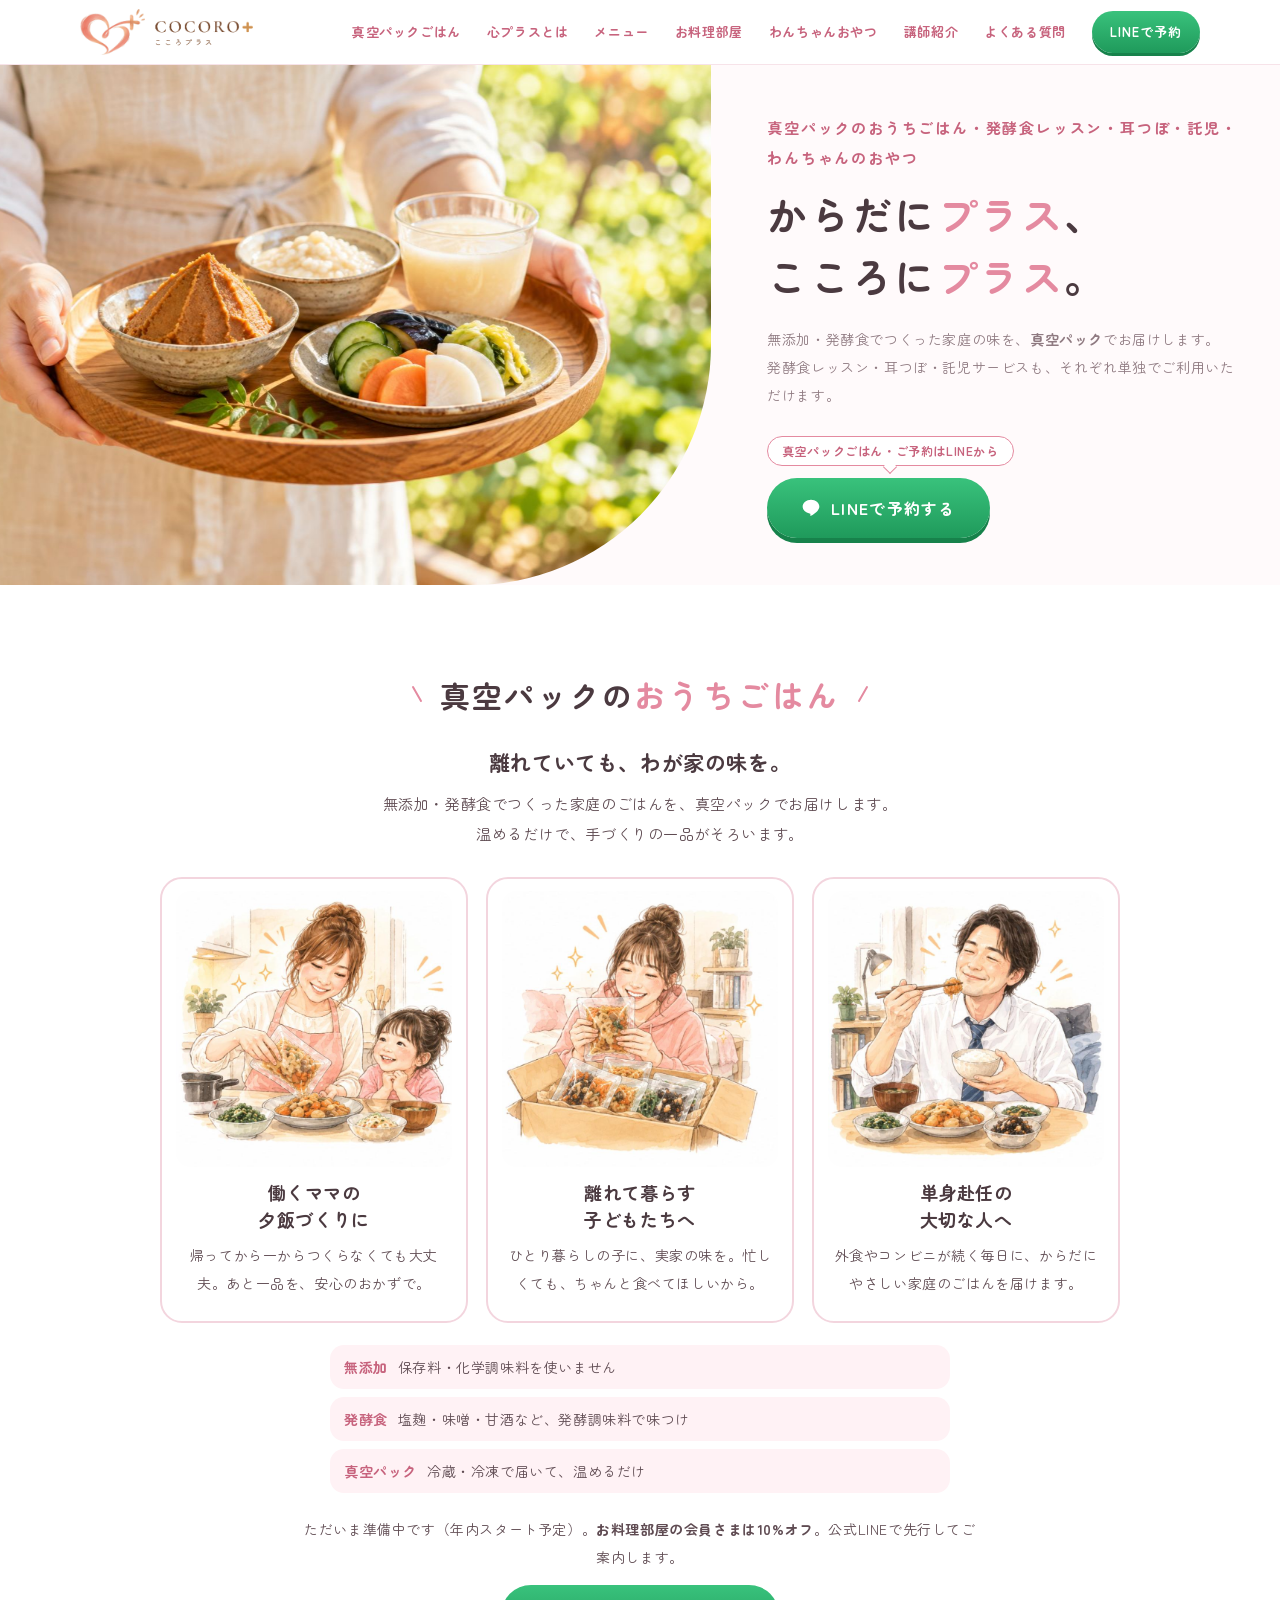
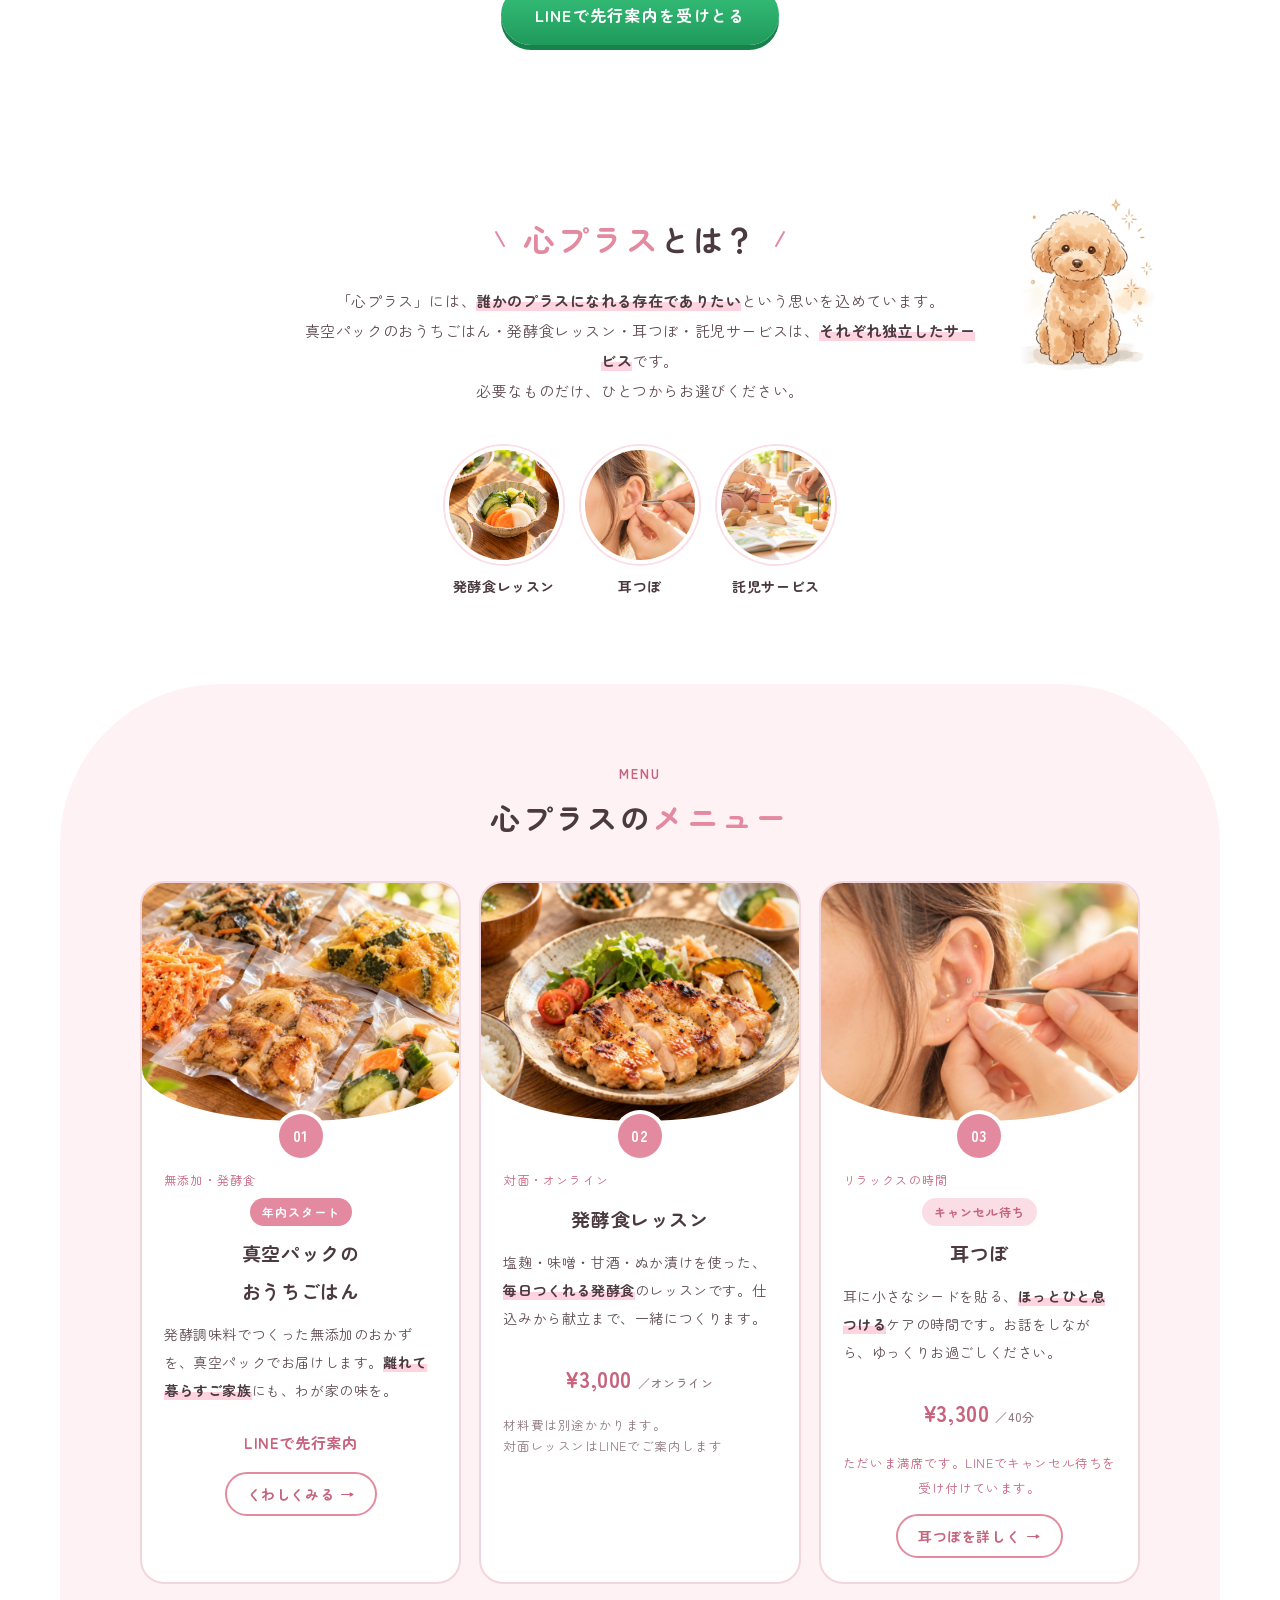
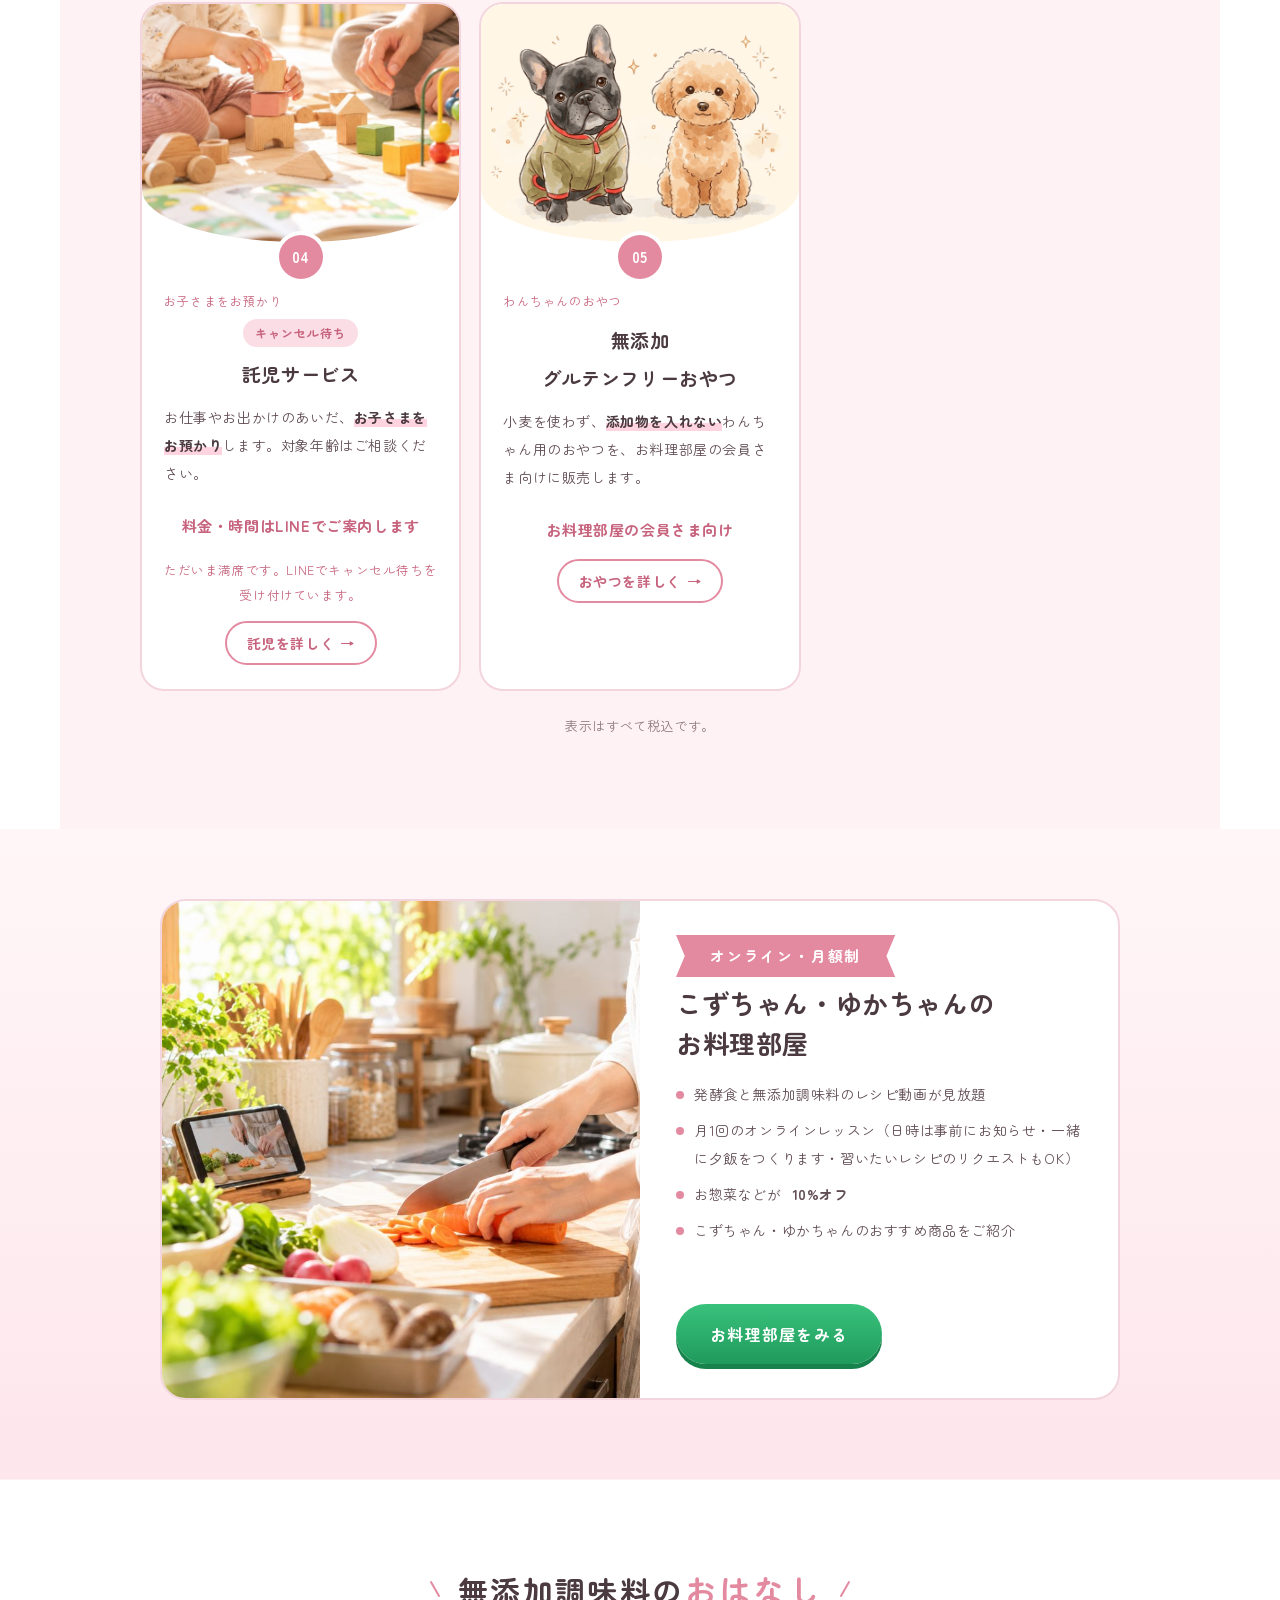
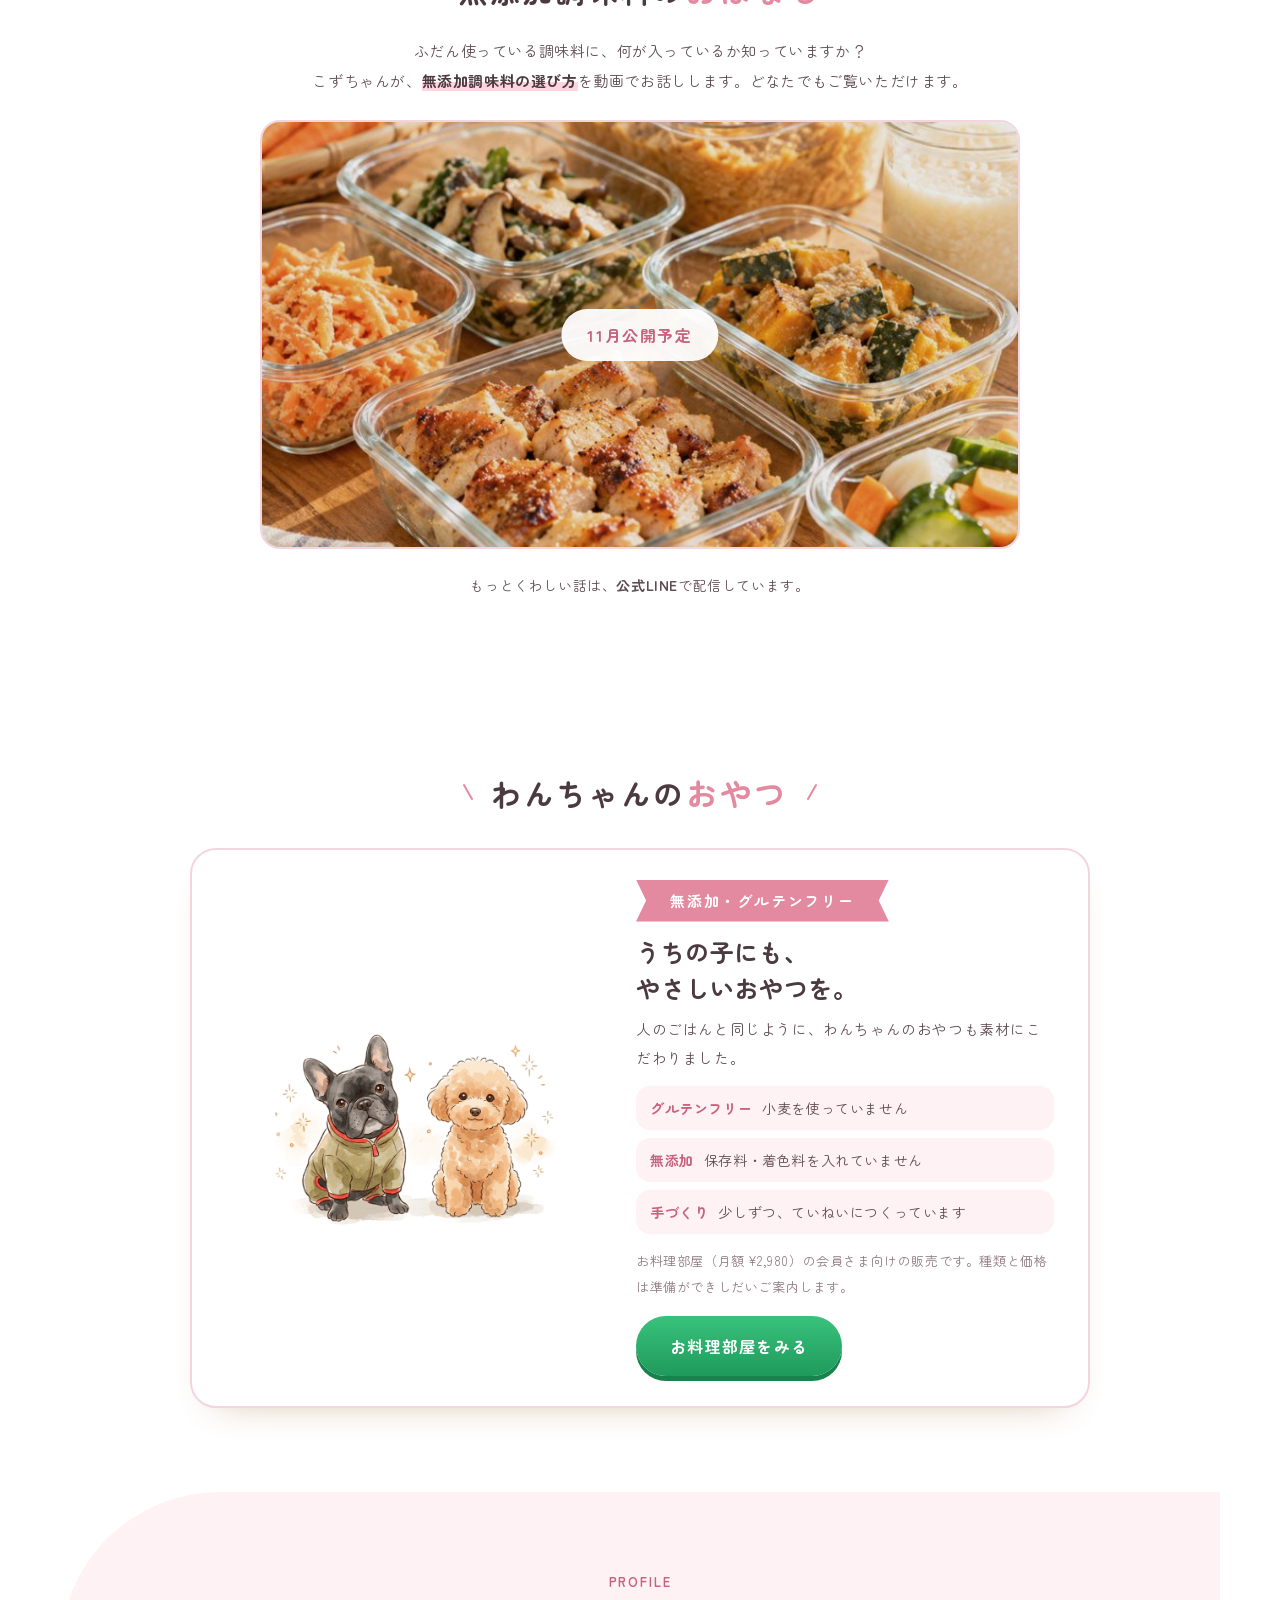
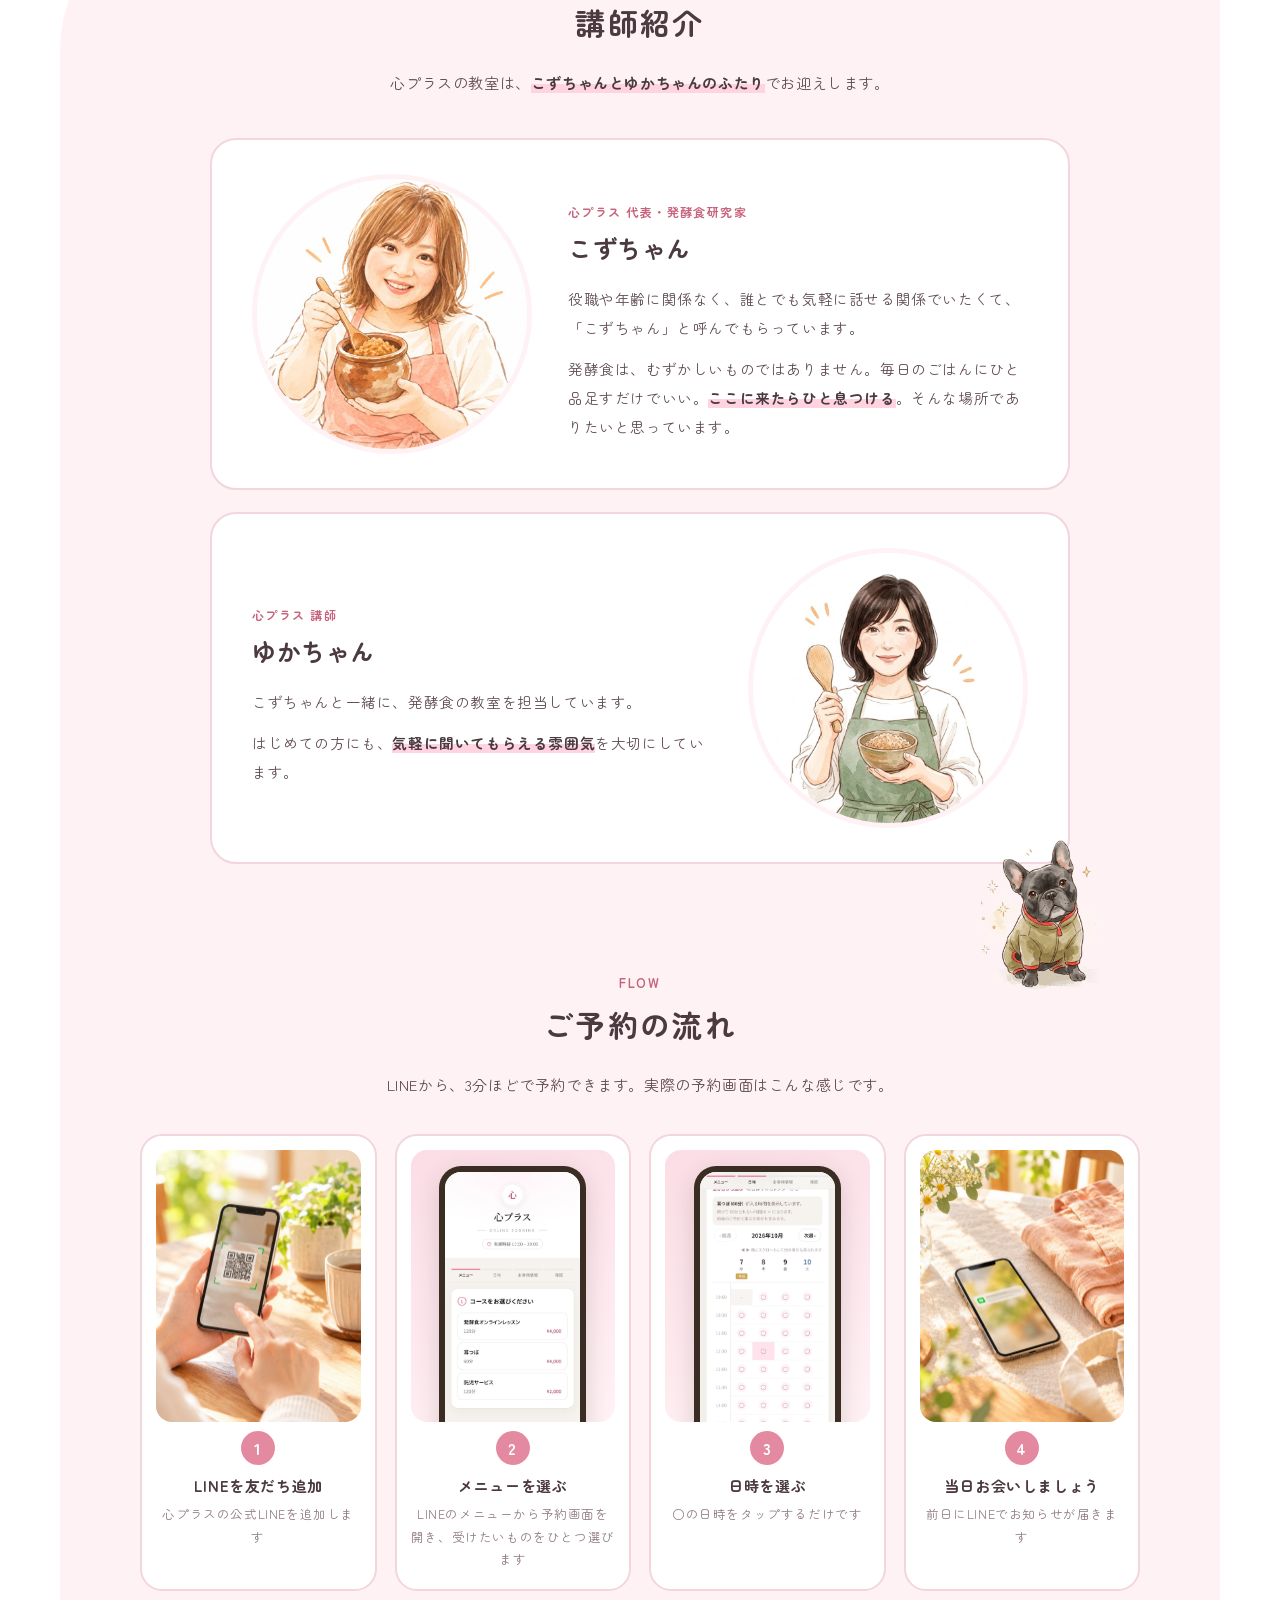
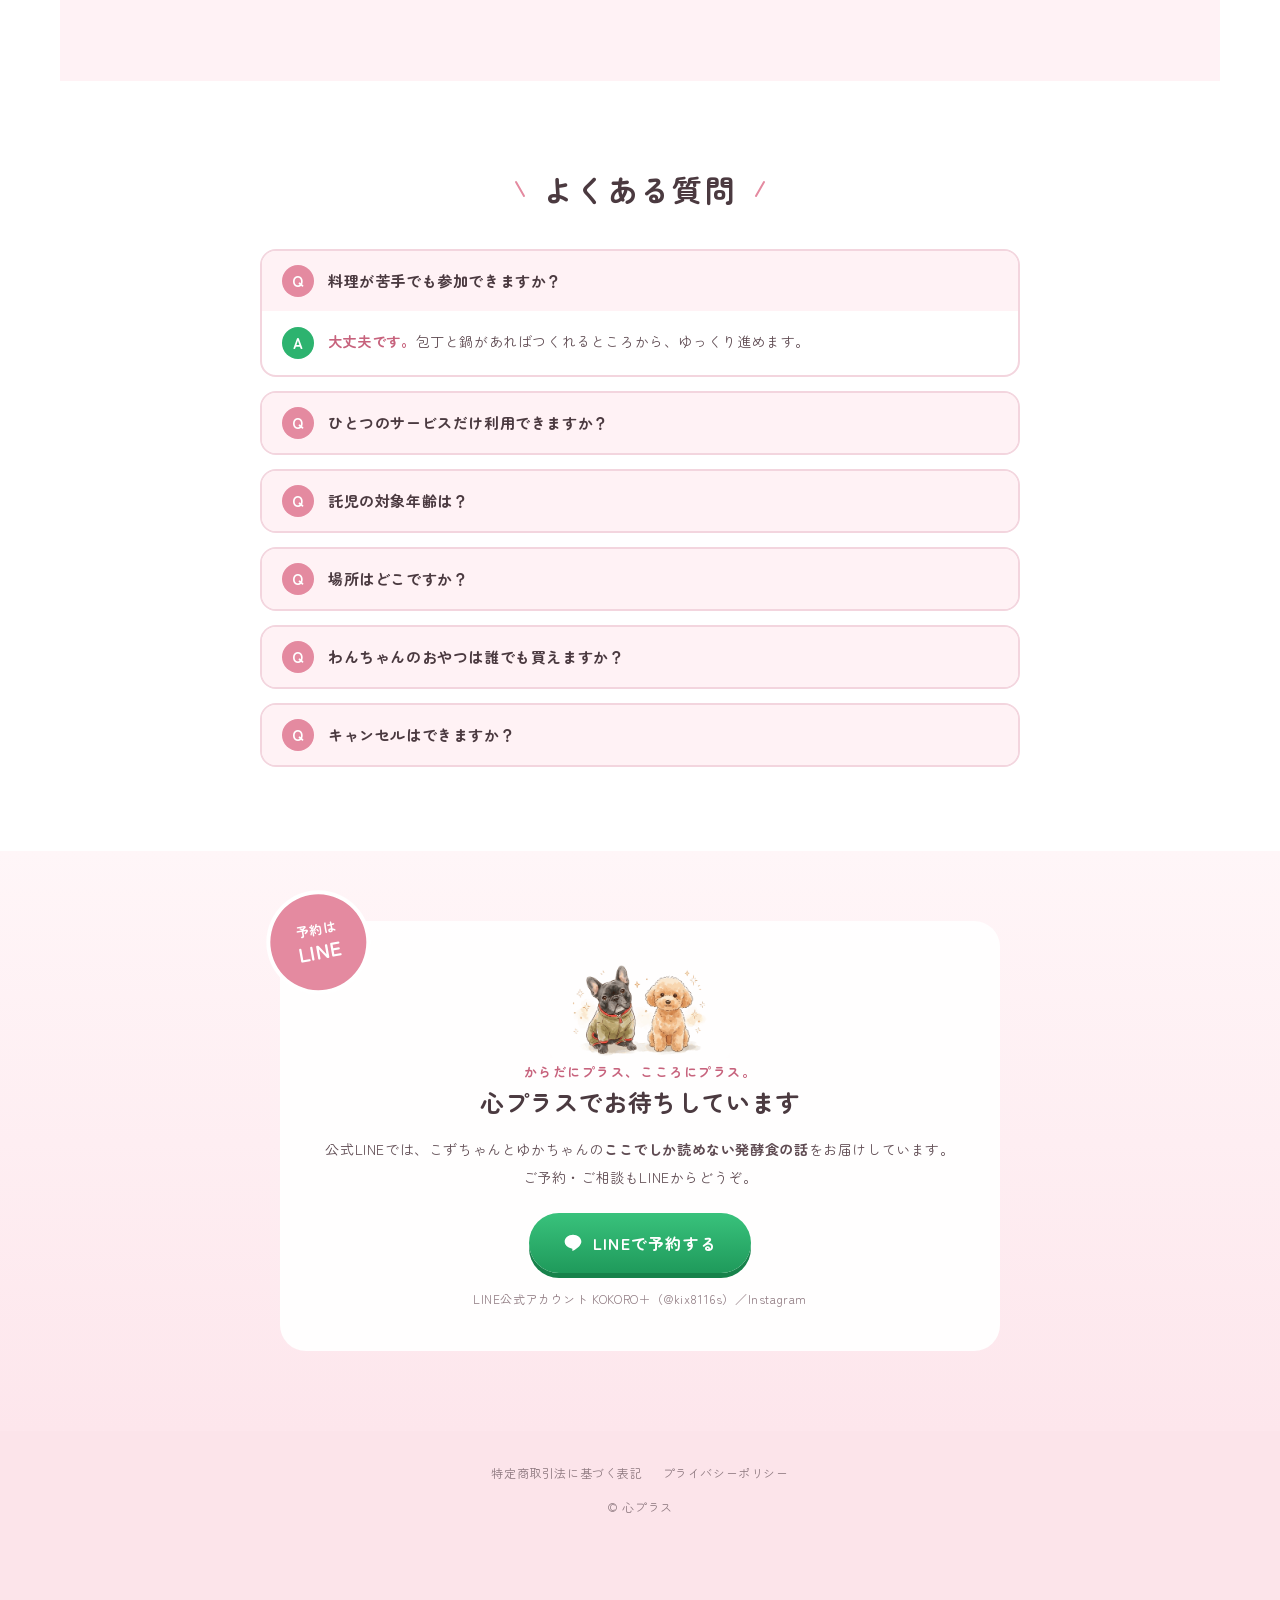
==== commit 923b1dc4: "Add files via upload" ====
--- a/index.html
+++ b/index.html
@@ -135,8 +135,8 @@
           <span class="nb">02</span>
           <p class="sub">対面・オンライン</p><h3>発酵食レッスン</h3>
           <p>塩麹・味噌・甘酒・ぬか漬けを使った、<span class="mk">毎日つくれる発酵食</span>のレッスンです。仕込みから献立まで、一緒につくります。</p>
-          <p class="pr">オンライン ¥3,000<small>（材料費は別途）</small></p>
-          <p class="pr-note" style="font-size:12.5px;color:var(--muted);margin-top:4px">対面レッスンの料金・時間はLINEでご案内します</p>
+          <p class="pr">¥3,000<small>／オンライン</small></p>
+          <p class="pr-note" style="font-size:12.5px;color:var(--muted);margin-top:4px;line-height:1.7">材料費は別途かかります。<br>対面レッスンはLINEでご案内します</p>
         </div>
         <div class="mc">
           <div class="ph"><img src="img/mimitsubo.jpg" alt="耳つぼシードを貼る様子" loading="lazy"></div>
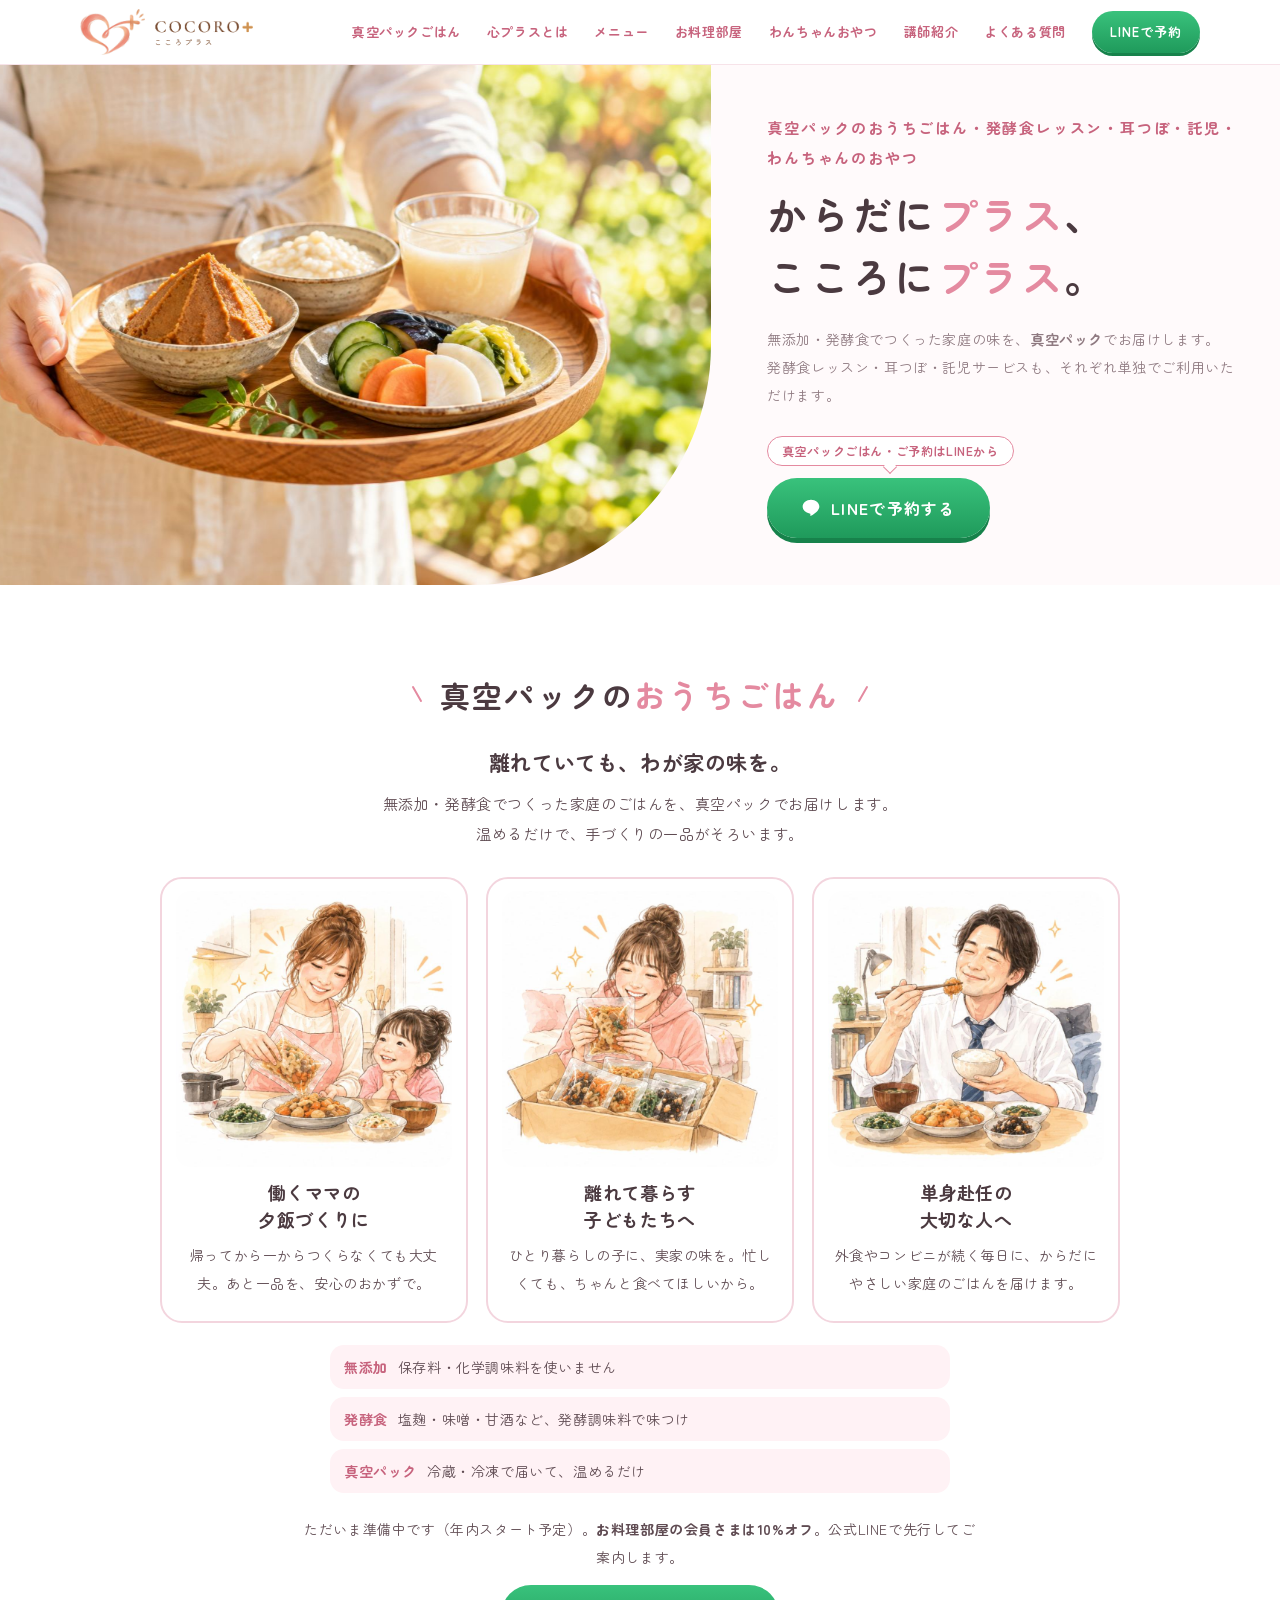
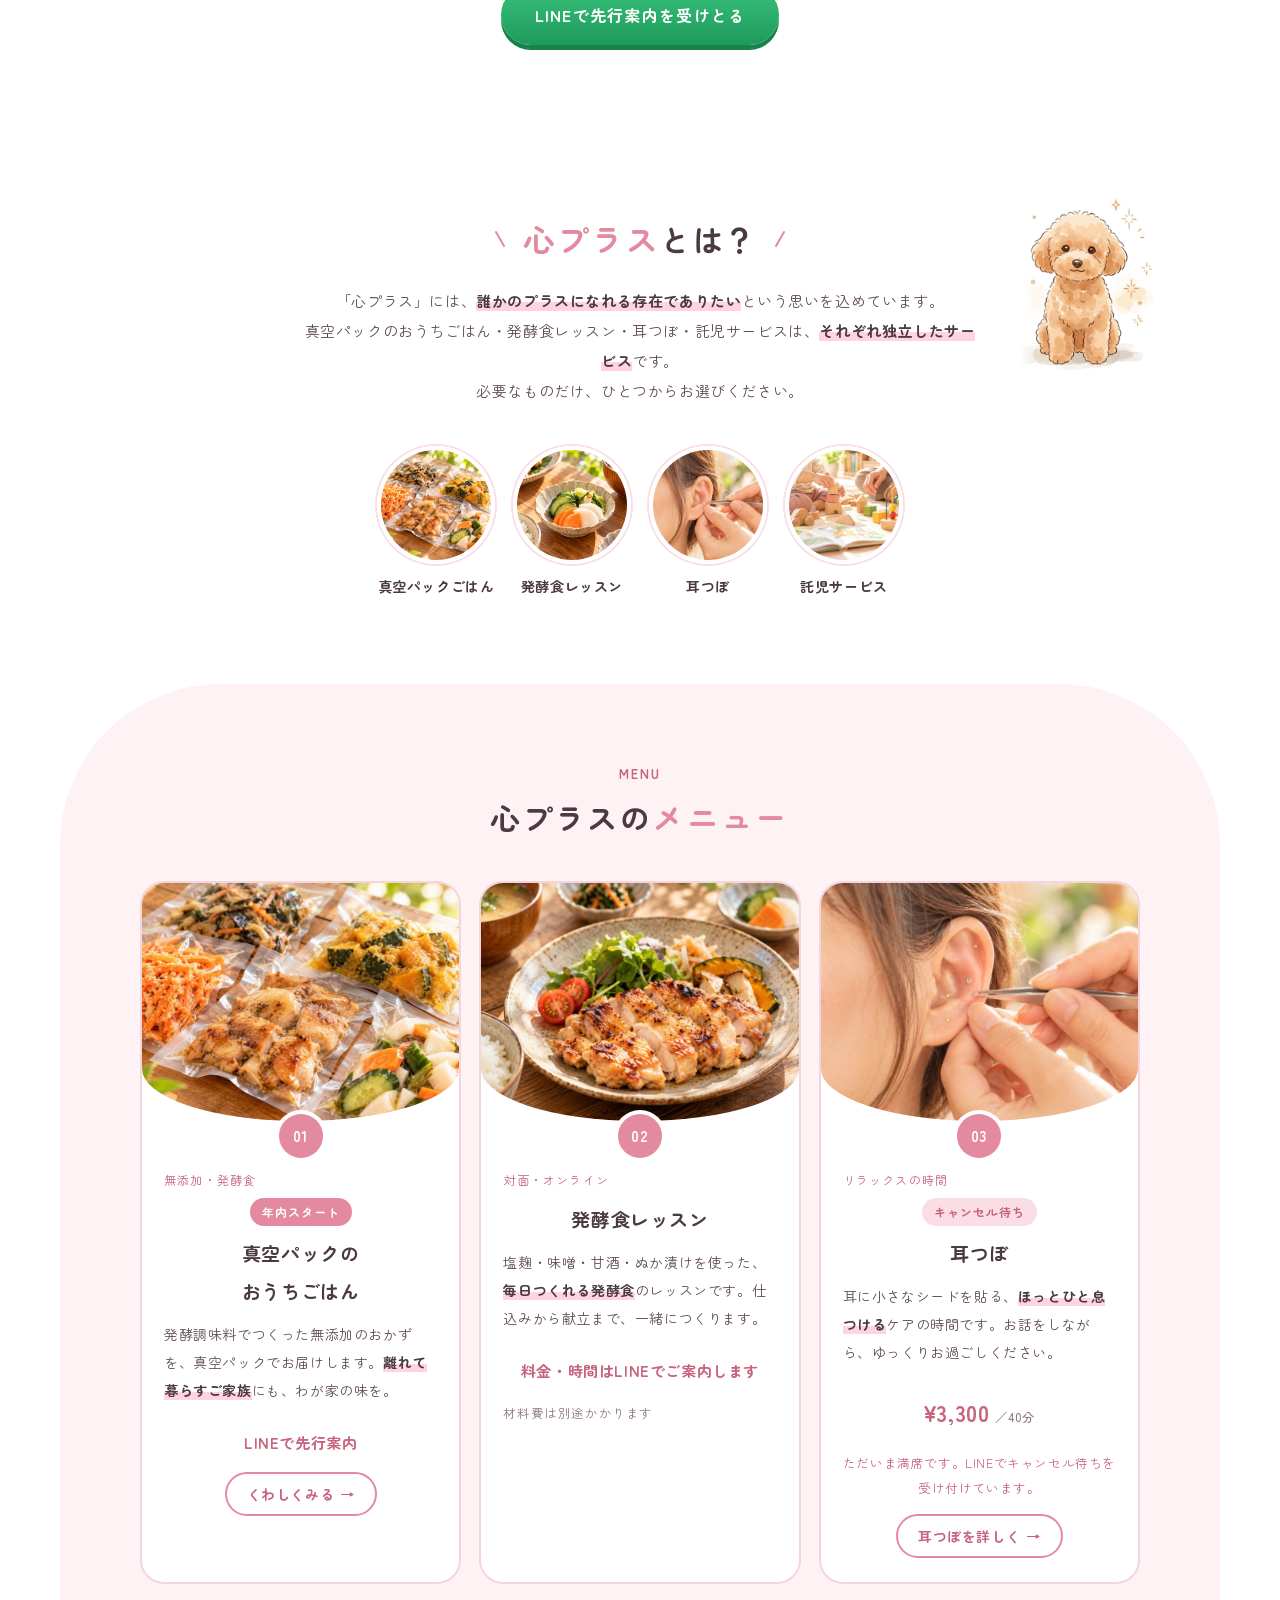
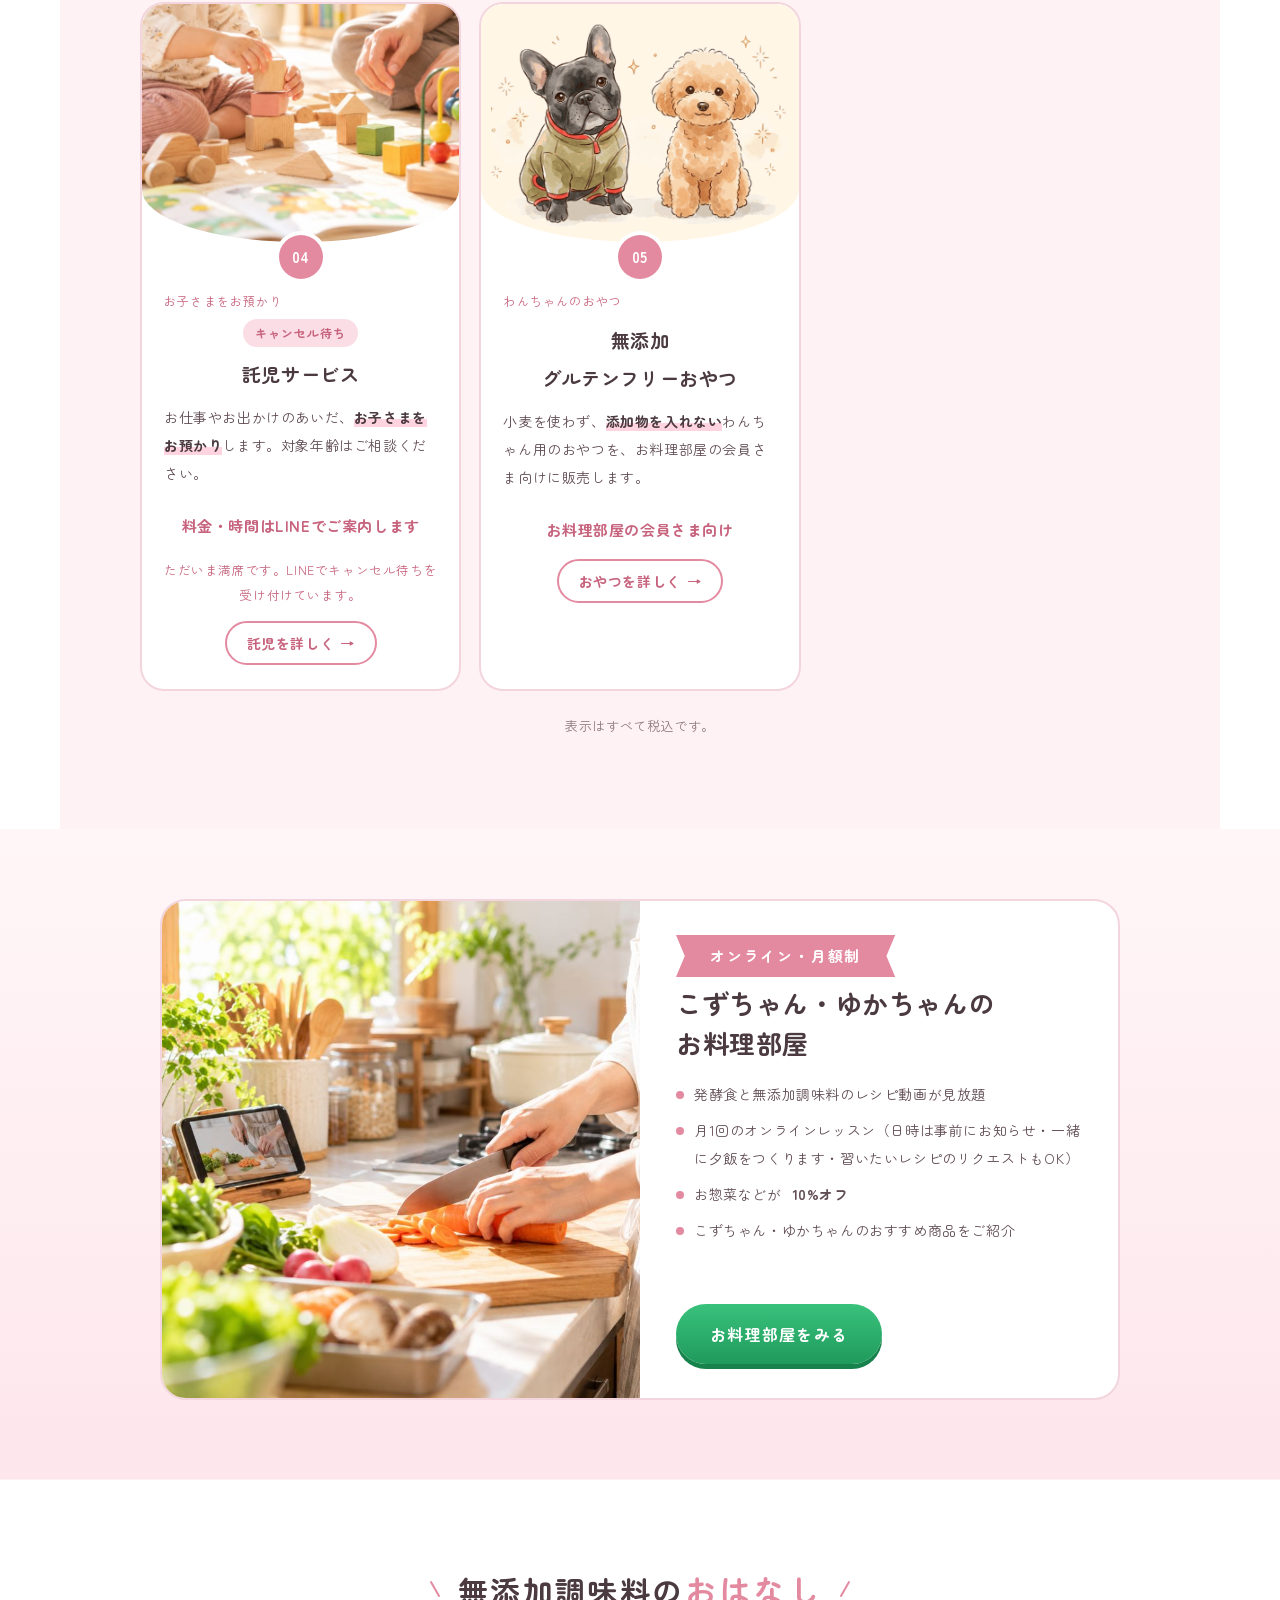
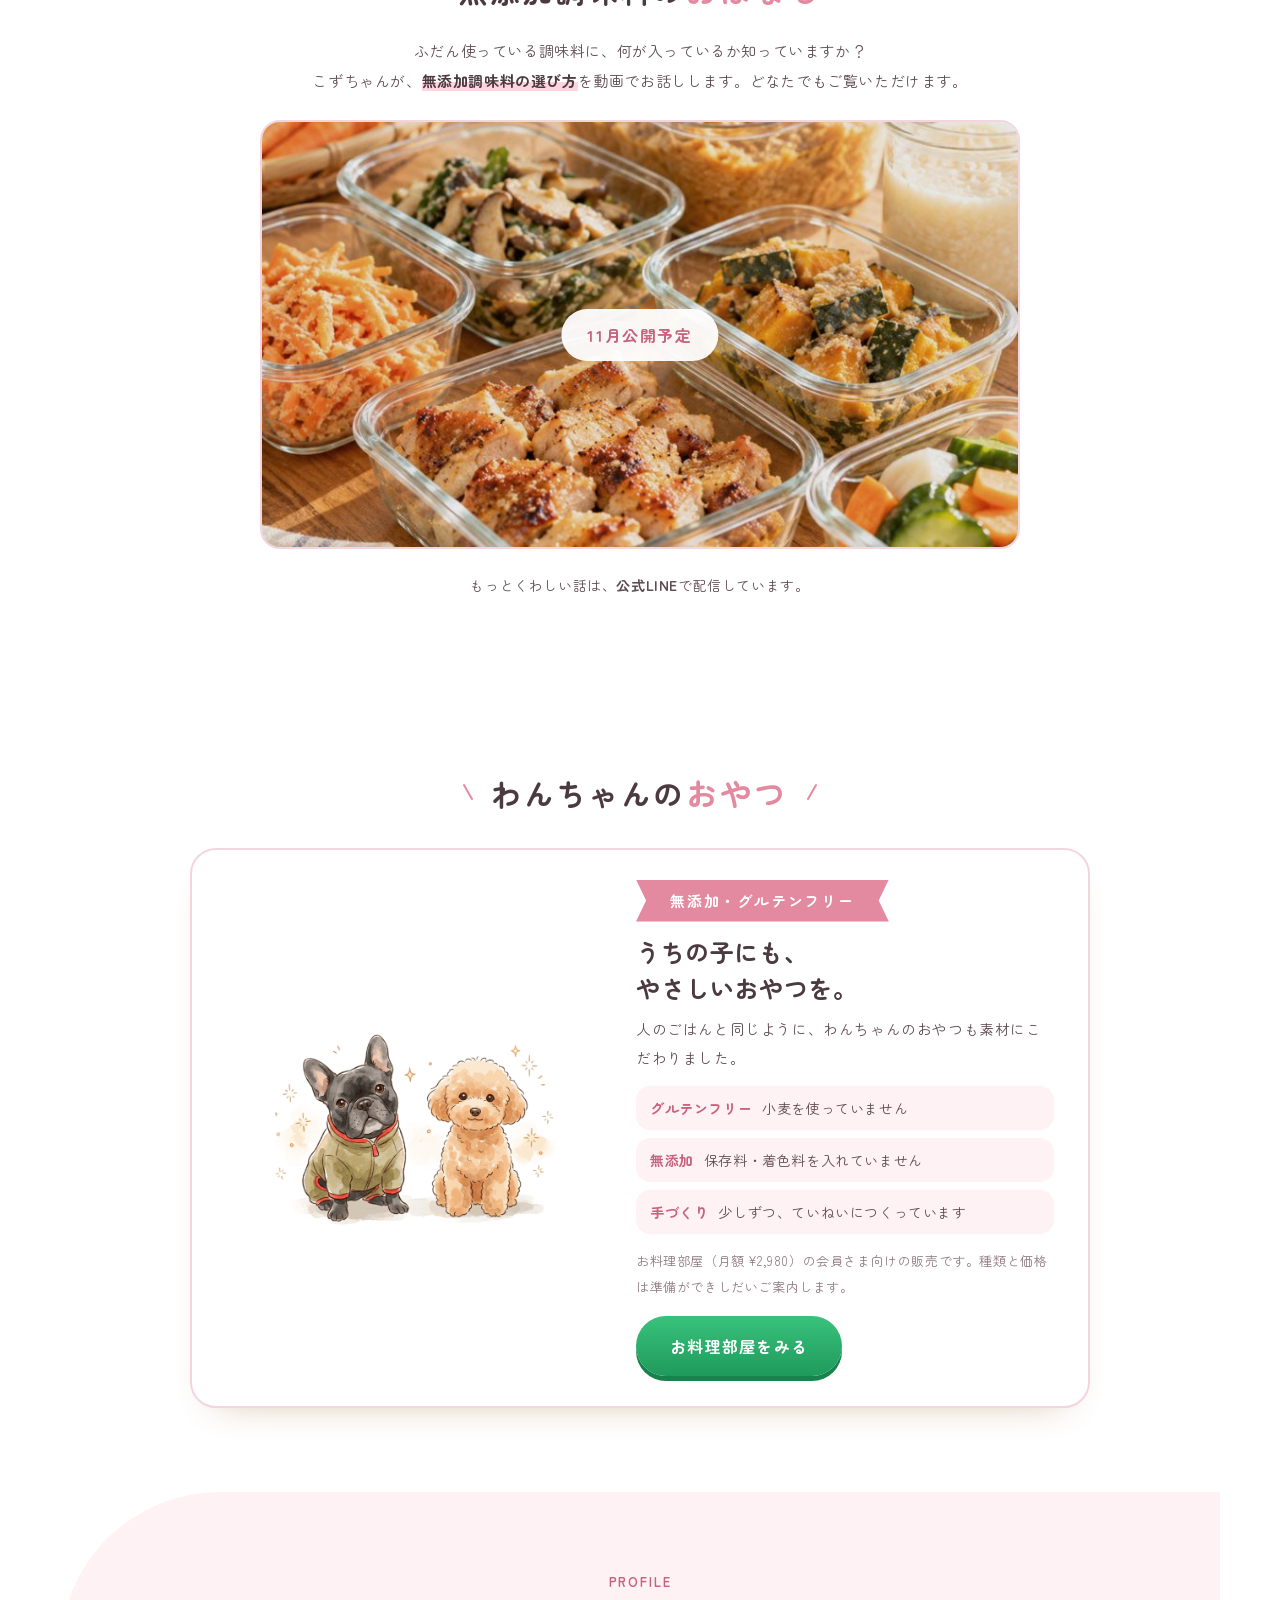
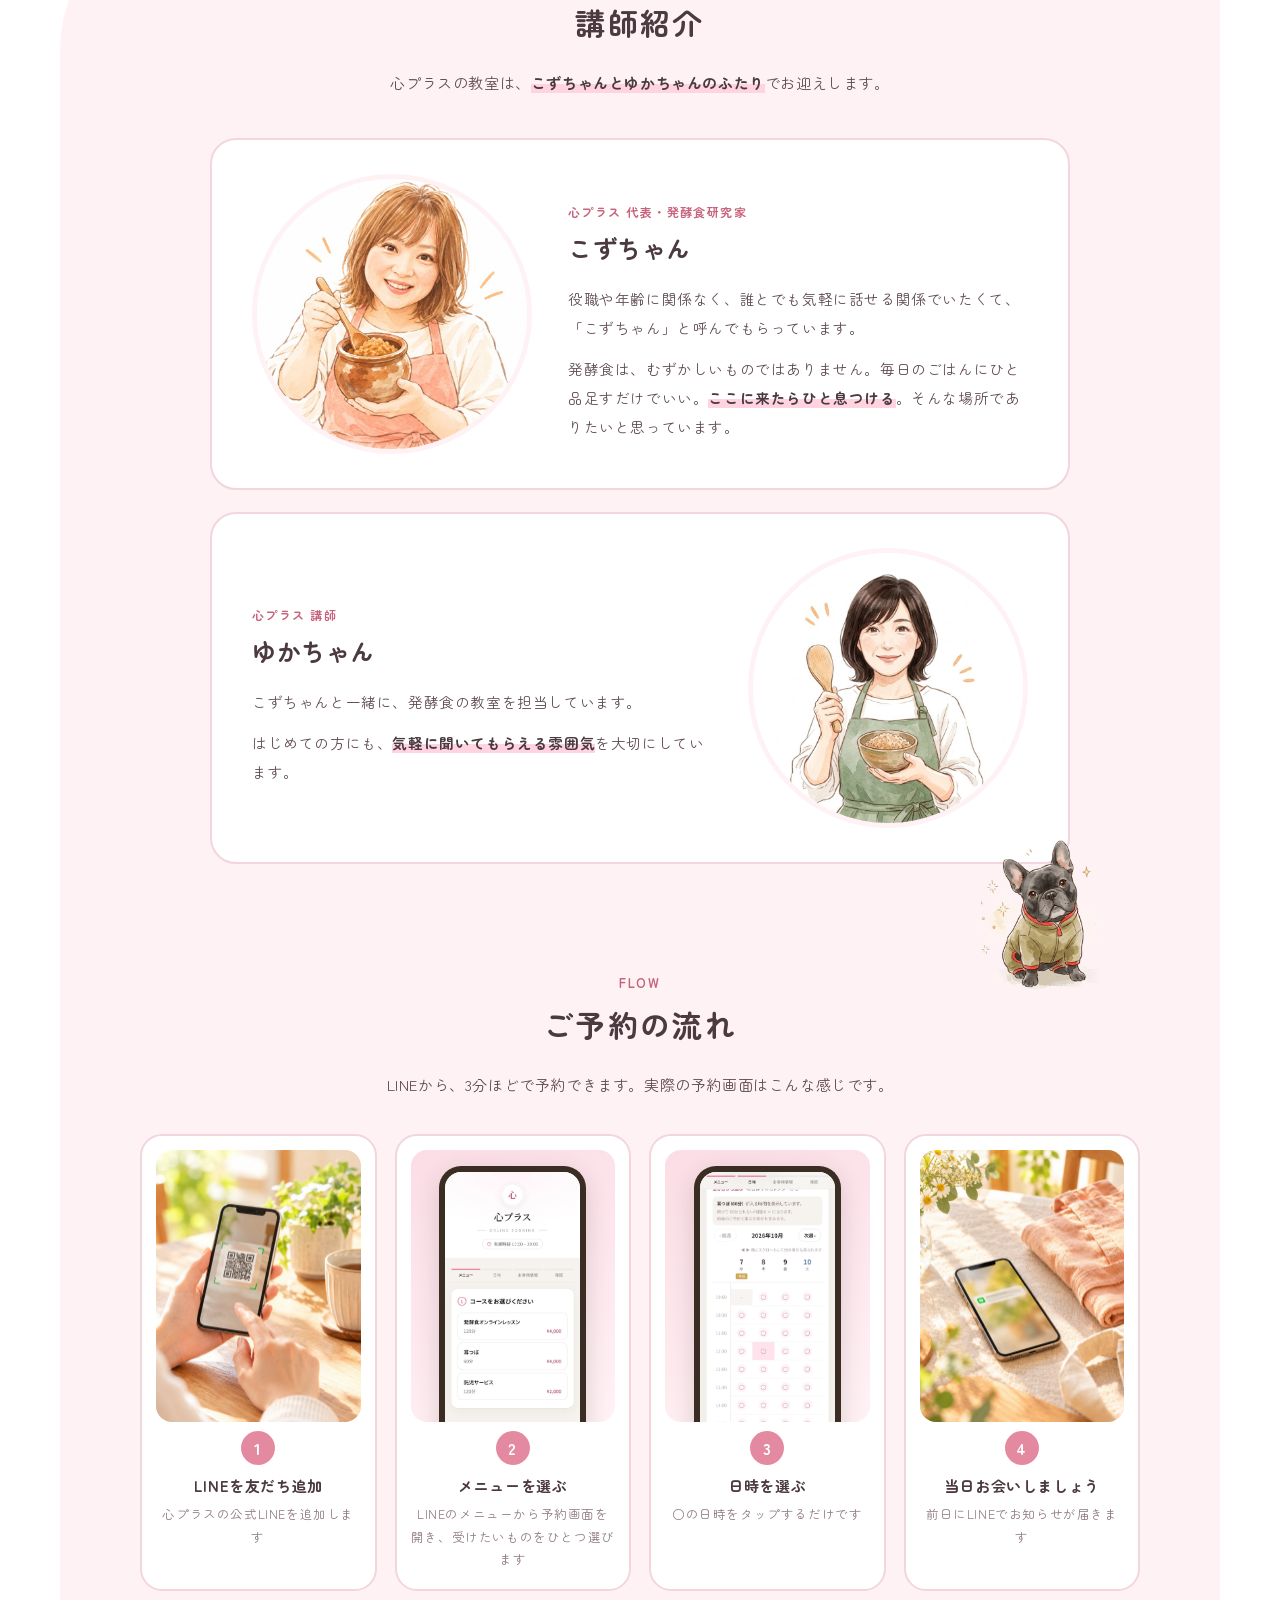
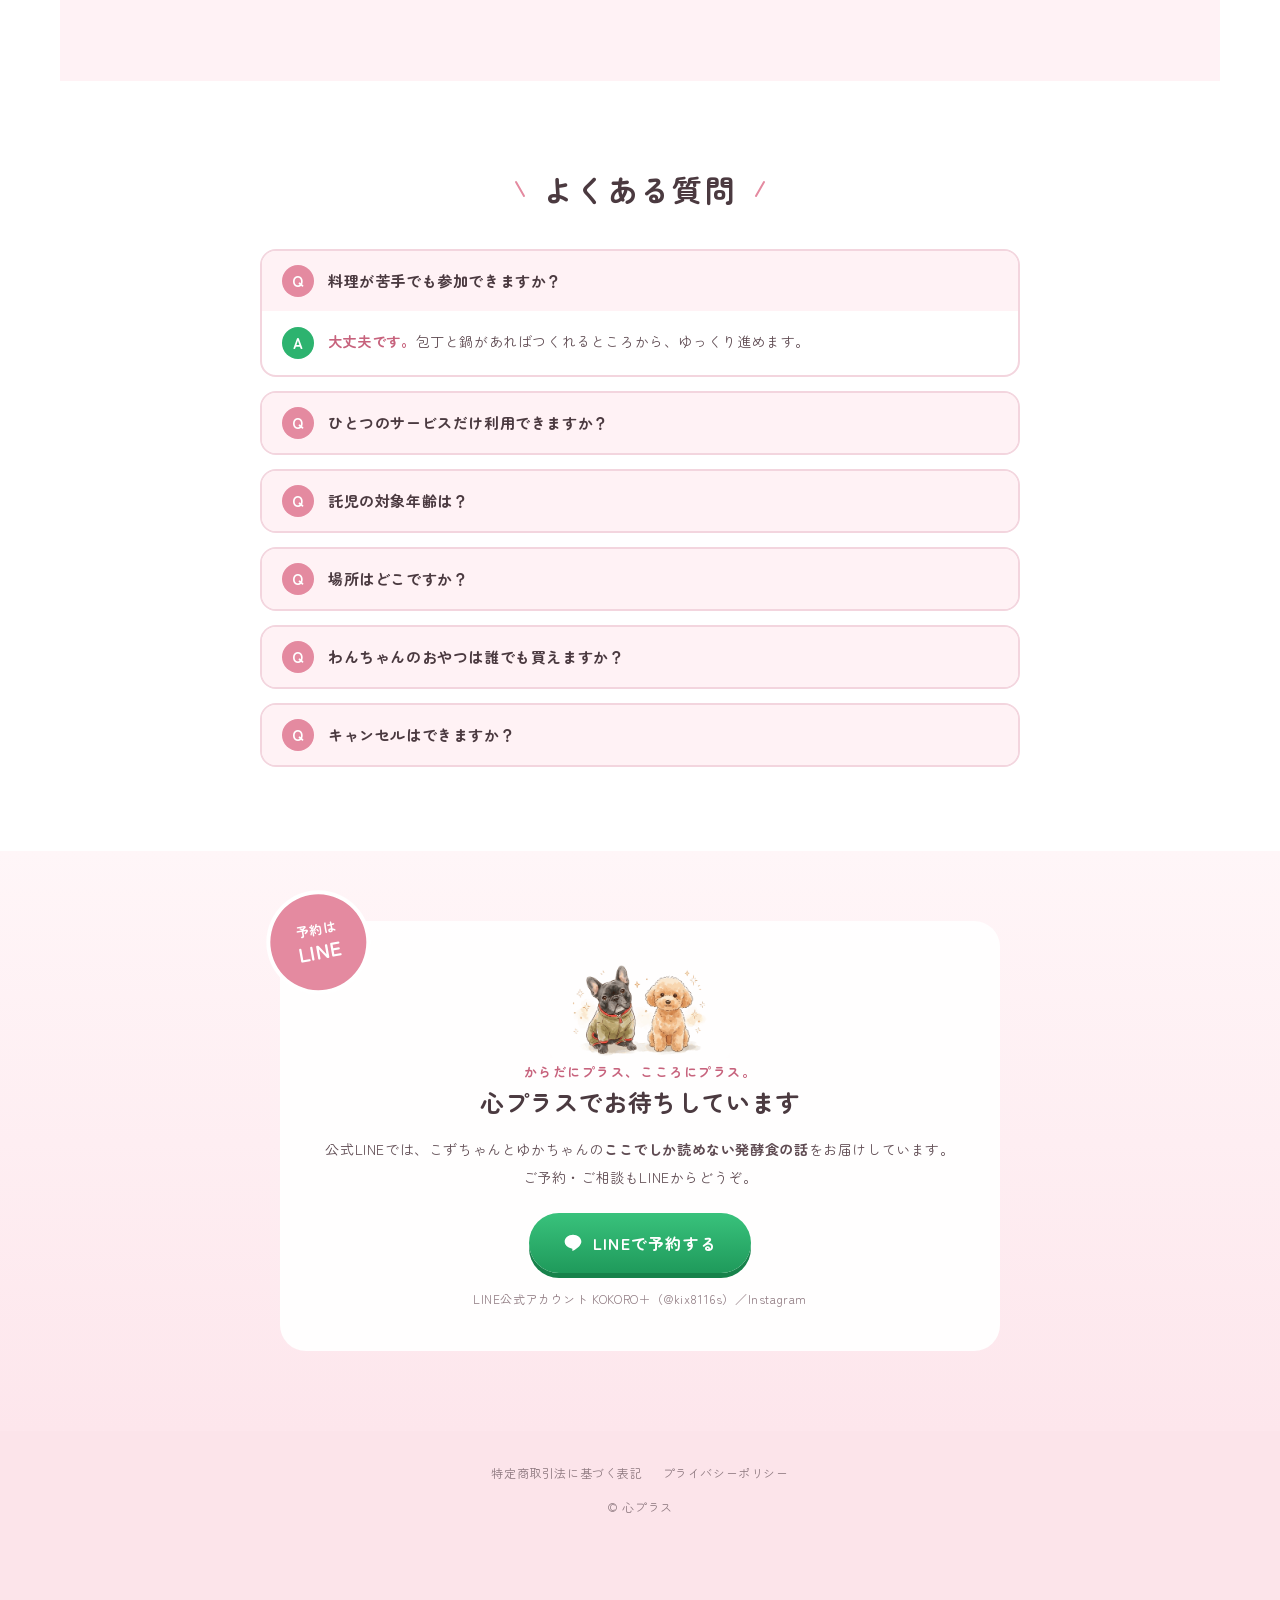
==== commit 4cc5a386: "Add files via upload" ====
--- a/index.html
+++ b/index.html
@@ -45,6 +45,7 @@
 .okz-ph{aspect-ratio:1/1;overflow:hidden;border-radius:16px;margin:-8px -6px 4px;background:#fff}.okz-ph img{width:100%;height:100%;object-fit:cover;transform:scale(1.08)}
 .okz-c h3{font-size:18px;color:var(--ink);margin:12px 0 8px;line-height:1.5}.okz-c p{font-size:14px;margin:0}
 .okz-pt{max-width:620px;margin:22px auto}
+@media(max-width:820px){.flow .st img{width:min(20vw,84px)!important;height:min(20vw,84px)!important}.flow .st{font-size:11px!important;white-space:nowrap}}
 @media(max-width:760px){.okz{grid-template-columns:1fr}.okz-ph{aspect-ratio:4/3}.menu3{grid-template-columns:1fr 1fr}}
 </style>
 <link rel="stylesheet" href="ui.css">
@@ -108,6 +109,8 @@
     <h2 class="h2 ttl"><span><span class="or">心プラス</span>とは？</span></h2>
     <p class="lead">「心プラス」には、<span class="mk">誰かのプラスになれる存在でありたい</span>という思いを込めています。<br>真空パックのおうちごはん・発酵食レッスン・耳つぼ・託児サービスは、<span class="mk">それぞれ独立したサービス</span>です。<br>必要なものだけ、ひとつからお選びください。</p>
     <div class="flow">
+      <div class="st"><img src="img/deli.jpg" alt="真空パックの発酵食おかず" loading="lazy">真空パックごはん</div>
+      
       <div class="st"><img src="img/side.jpg" alt="ぬか漬けの小鉢" loading="lazy">発酵食レッスン</div>
       
       <div class="st"><img src="img/mimitsubo.jpg" alt="耳つぼシードを貼る様子" loading="lazy">耳つぼ</div>
@@ -135,8 +138,8 @@
           <span class="nb">02</span>
           <p class="sub">対面・オンライン</p><h3>発酵食レッスン</h3>
           <p>塩麹・味噌・甘酒・ぬか漬けを使った、<span class="mk">毎日つくれる発酵食</span>のレッスンです。仕込みから献立まで、一緒につくります。</p>
-          <p class="pr">¥3,000<small>／オンライン</small></p>
-          <p class="pr-note" style="font-size:12.5px;color:var(--muted);margin-top:4px;line-height:1.7">材料費は別途かかります。<br>対面レッスンはLINEでご案内します</p>
+          <p class="pr" style="font-size:15px">料金・時間はLINEでご案内します</p>
+          <p class="pr-note" style="font-size:12.5px;color:var(--muted);margin-top:4px">材料費は別途かかります</p>
         </div>
         <div class="mc">
           <div class="ph"><img src="img/mimitsubo.jpg" alt="耳つぼシードを貼る様子" loading="lazy"></div>
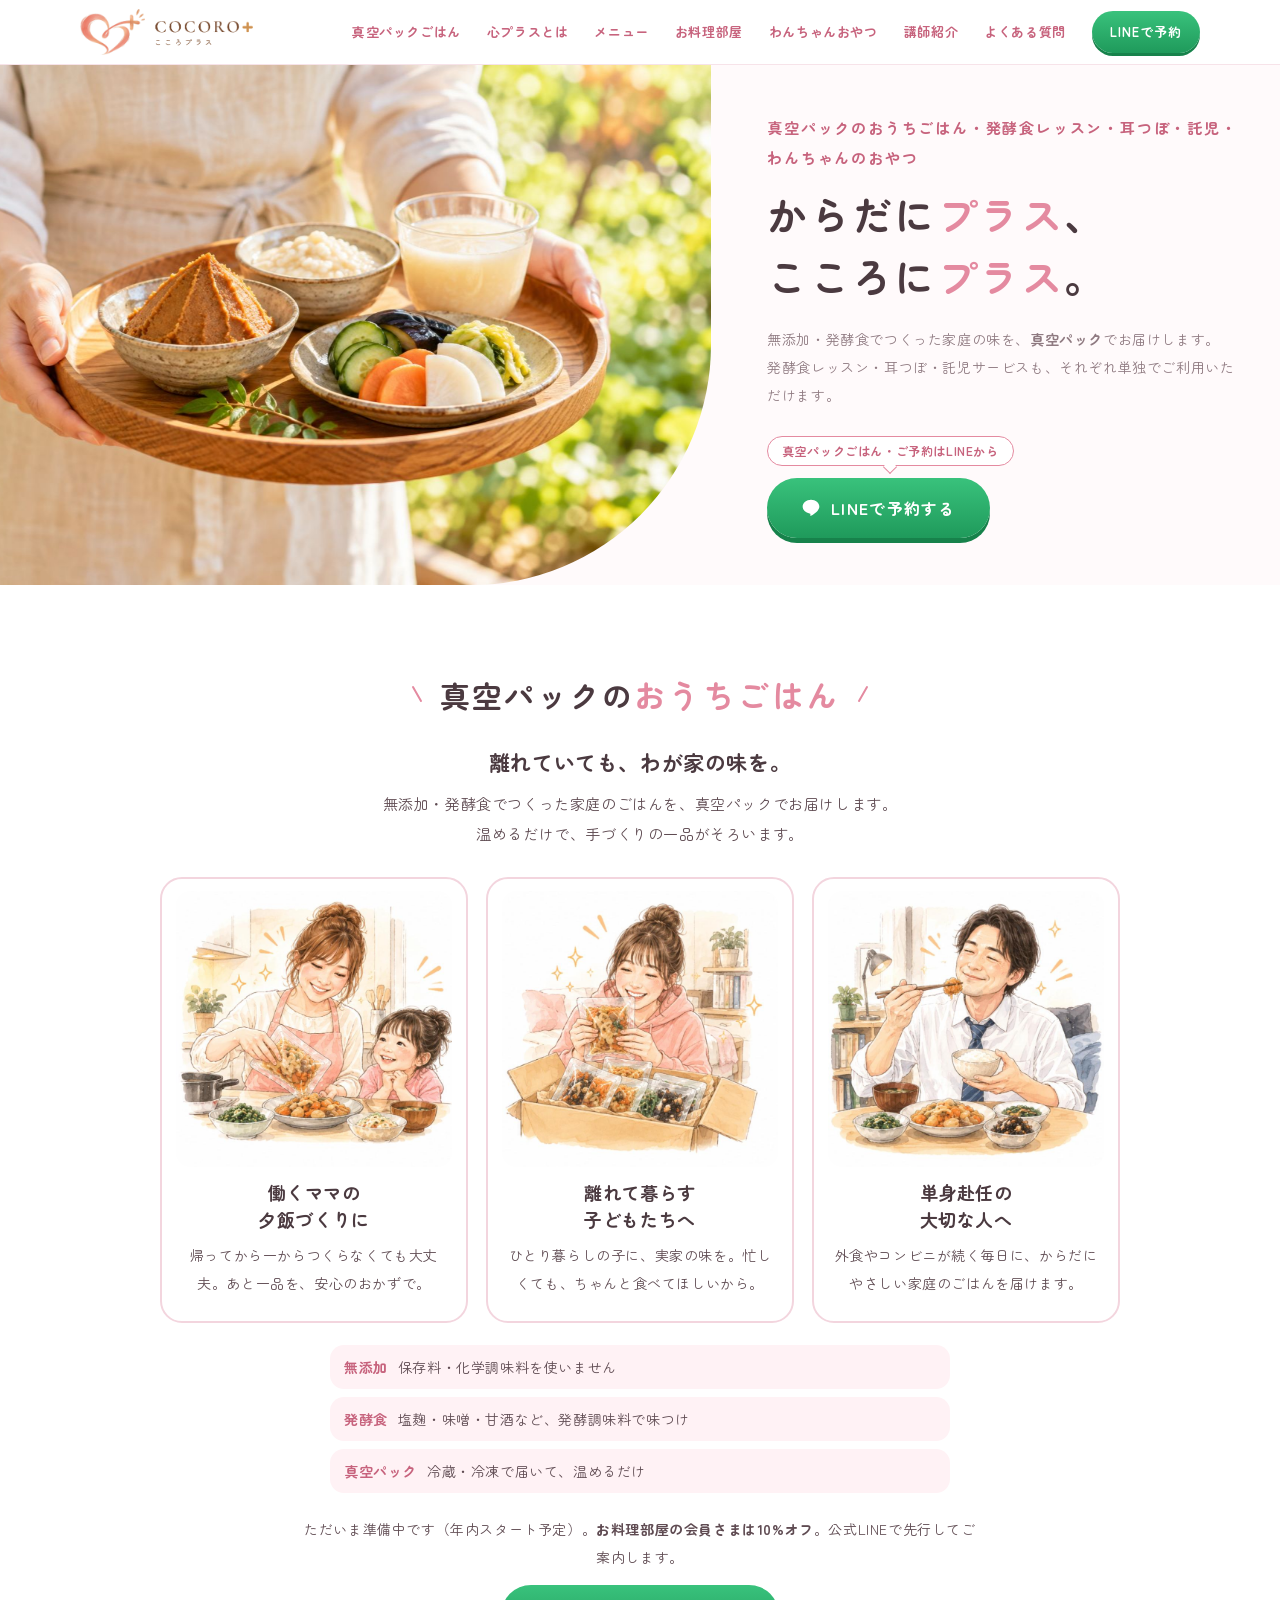
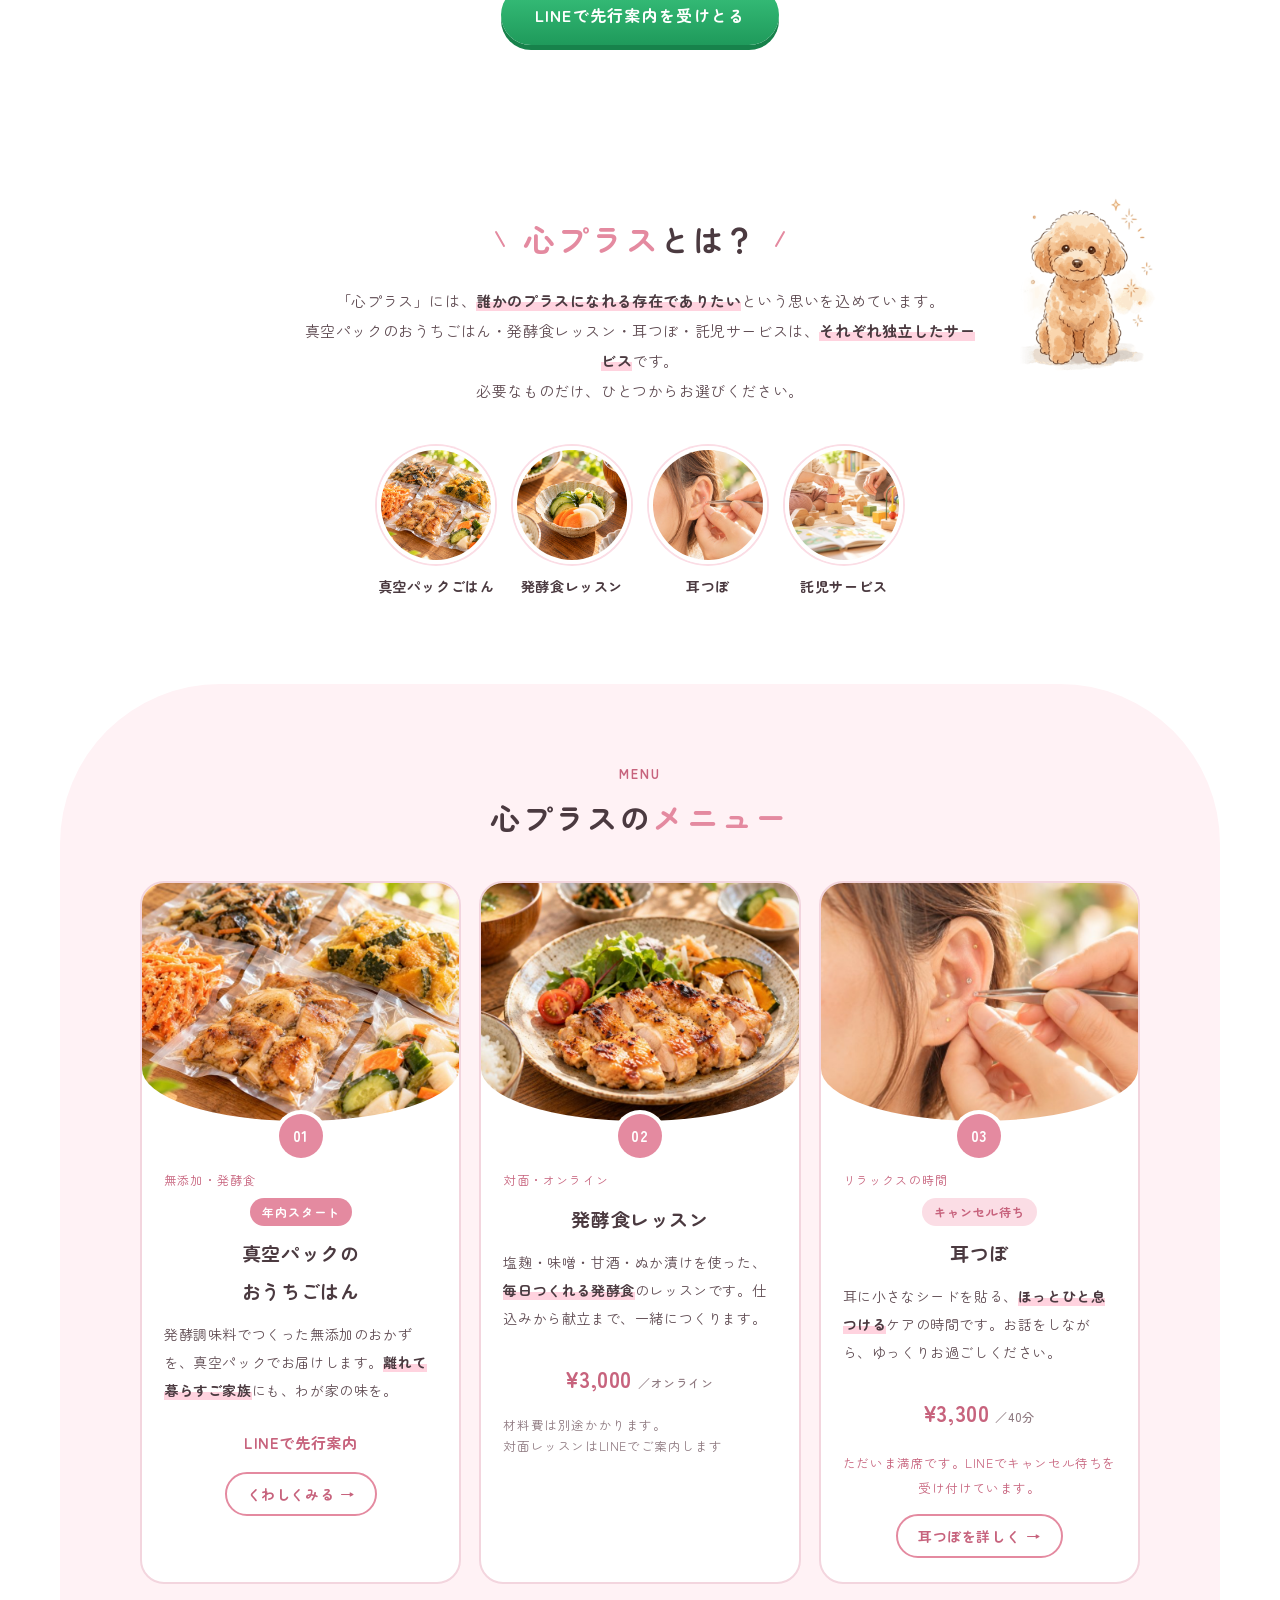
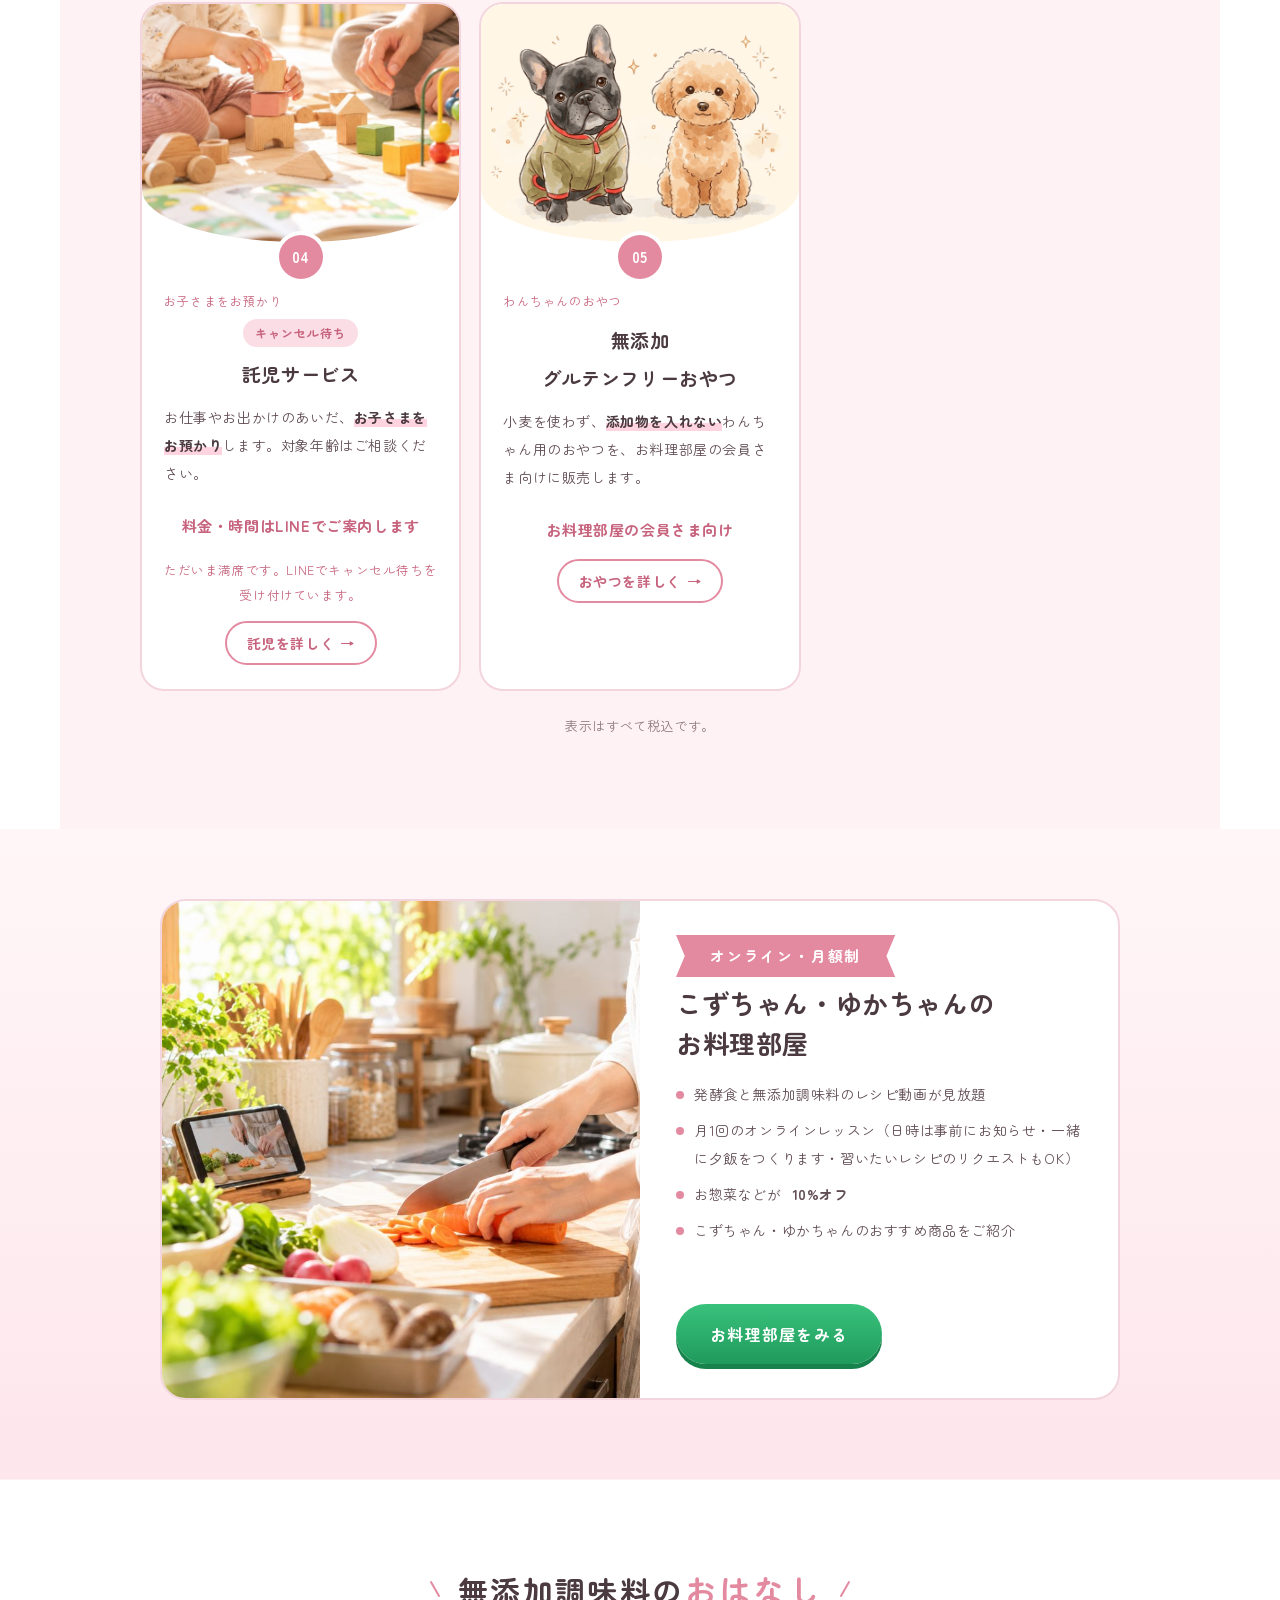
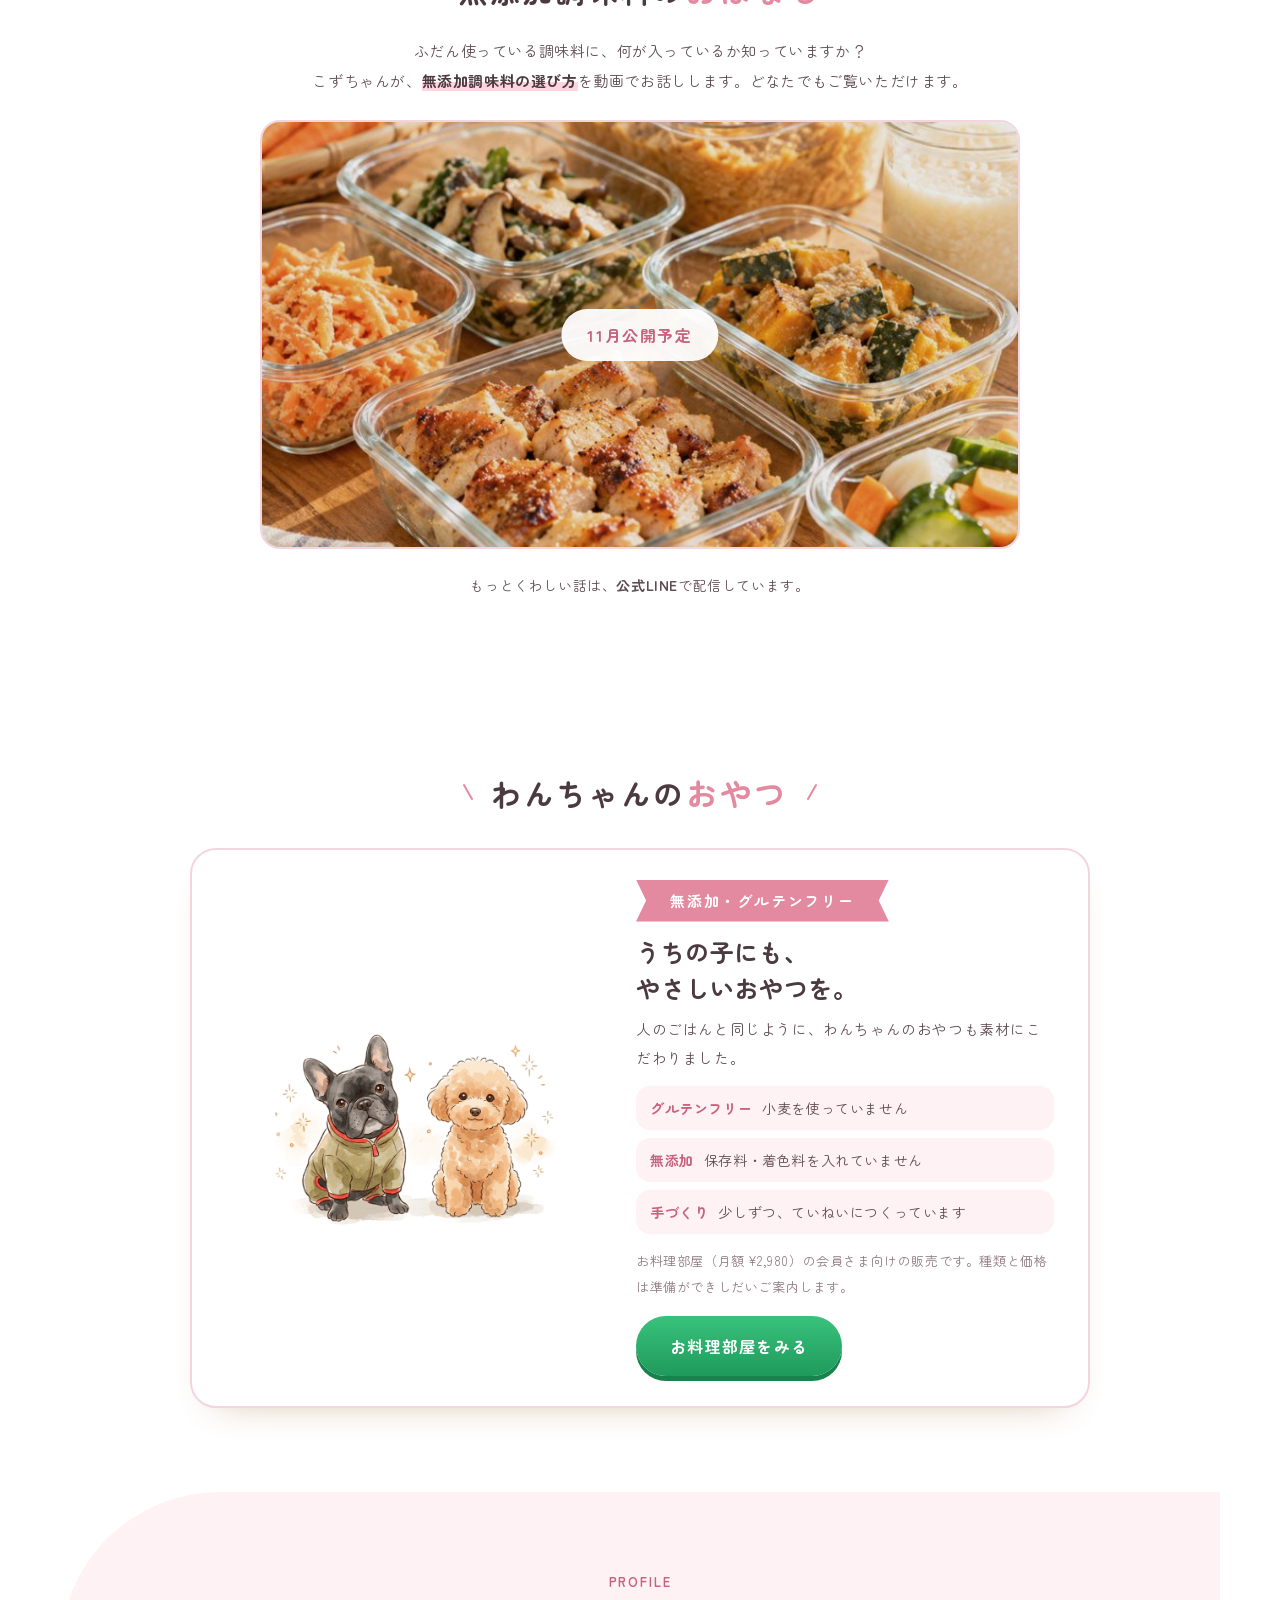
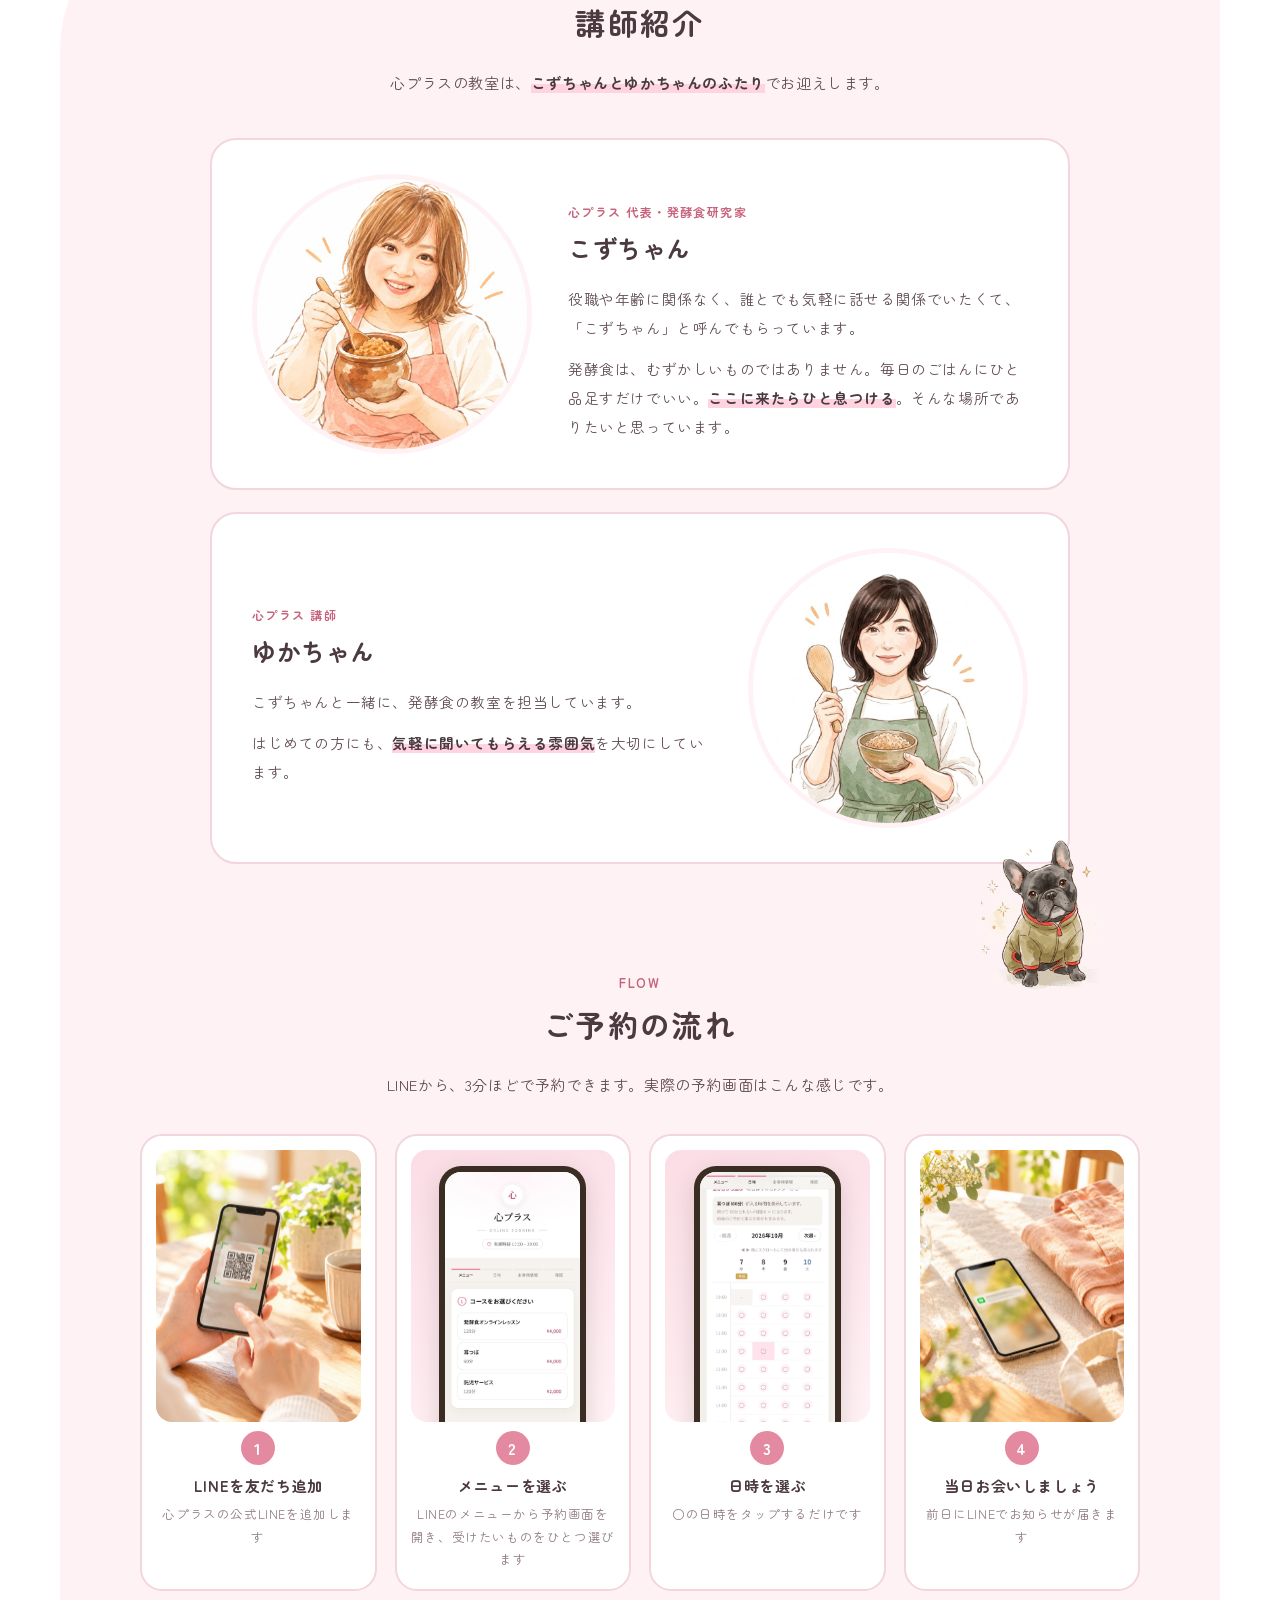
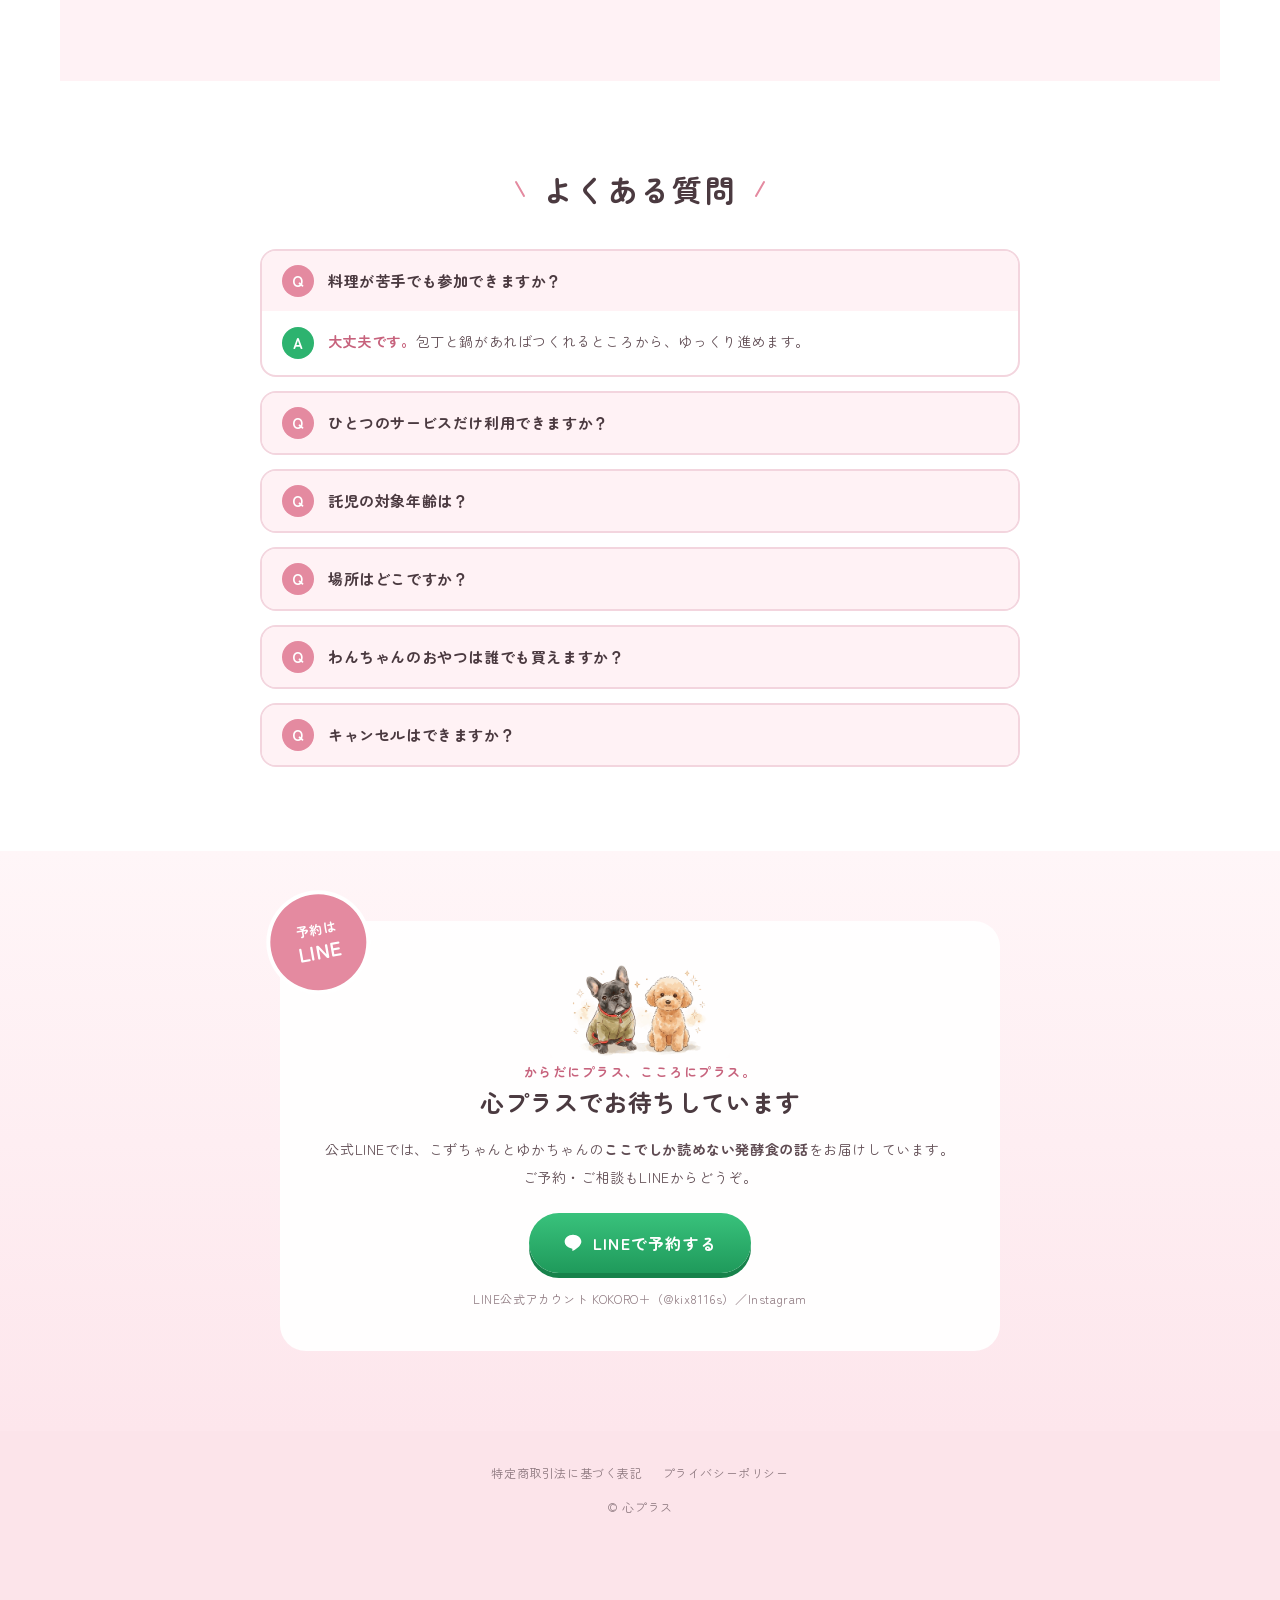
==== commit cbc5fbf4: "Add files via upload" ====
--- a/index.html
+++ b/index.html
@@ -138,8 +138,8 @@
           <span class="nb">02</span>
           <p class="sub">対面・オンライン</p><h3>発酵食レッスン</h3>
           <p>塩麹・味噌・甘酒・ぬか漬けを使った、<span class="mk">毎日つくれる発酵食</span>のレッスンです。仕込みから献立まで、一緒につくります。</p>
-          <p class="pr" style="font-size:15px">料金・時間はLINEでご案内します</p>
-          <p class="pr-note" style="font-size:12.5px;color:var(--muted);margin-top:4px">材料費は別途かかります</p>
+          <p class="pr">¥3,000<small>／オンライン</small></p>
+          <p class="pr-note" style="font-size:12.5px;color:var(--muted);margin-top:4px;line-height:1.7">材料費は別途かかります。<br>対面レッスンはLINEでご案内します</p>
         </div>
         <div class="mc">
           <div class="ph"><img src="img/mimitsubo.jpg" alt="耳つぼシードを貼る様子" loading="lazy"></div>
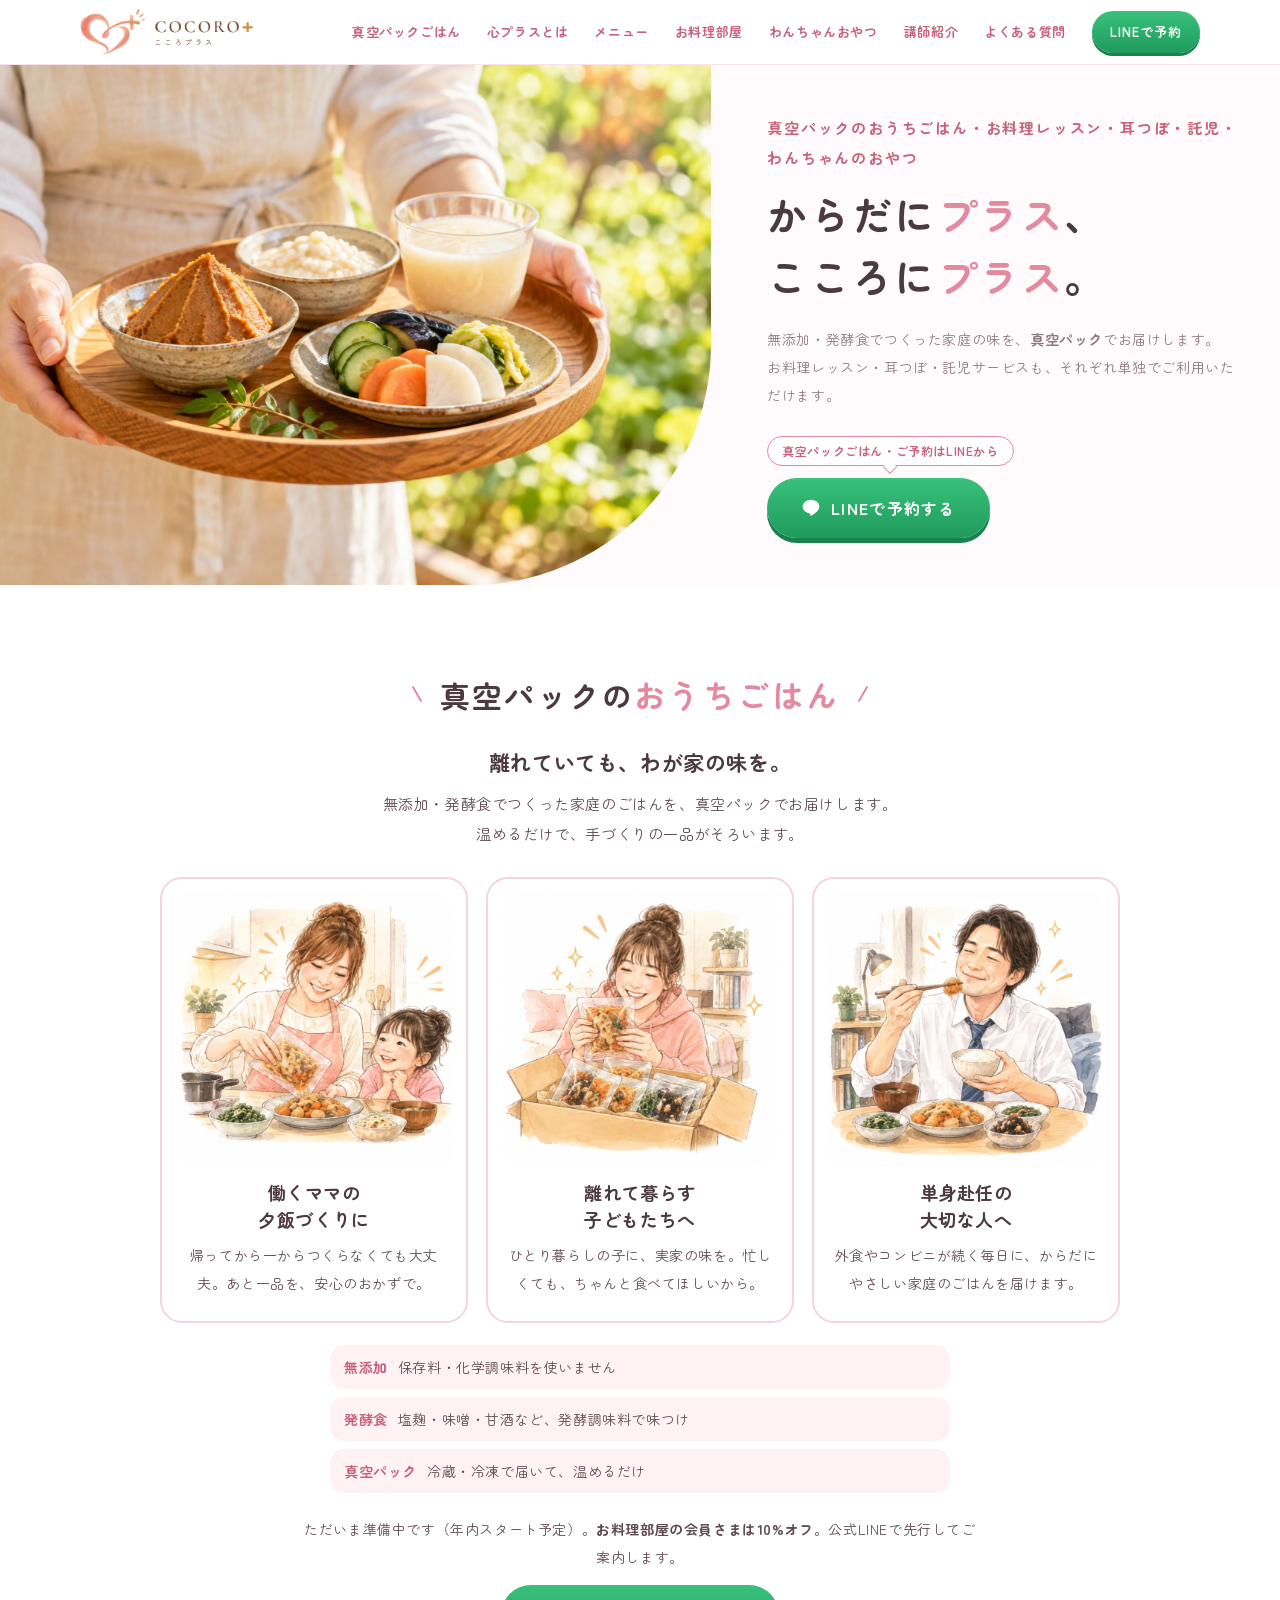
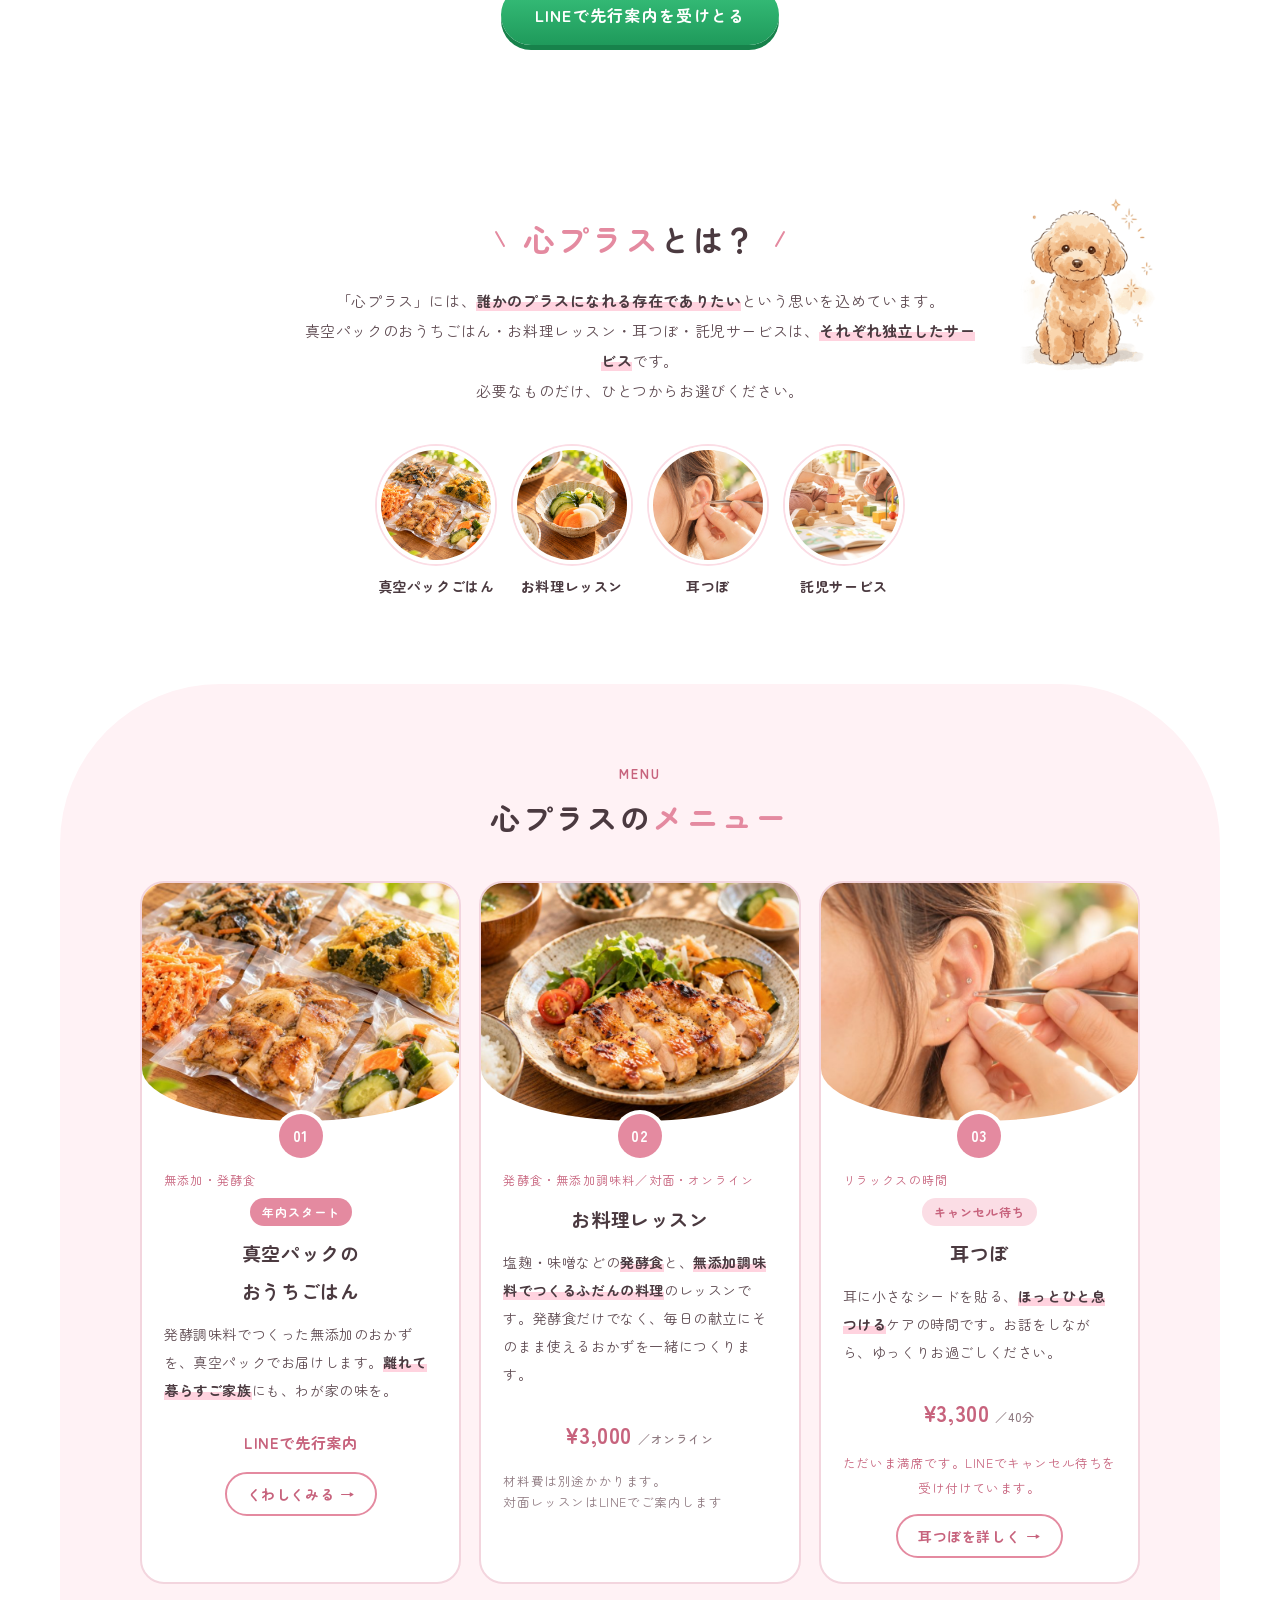
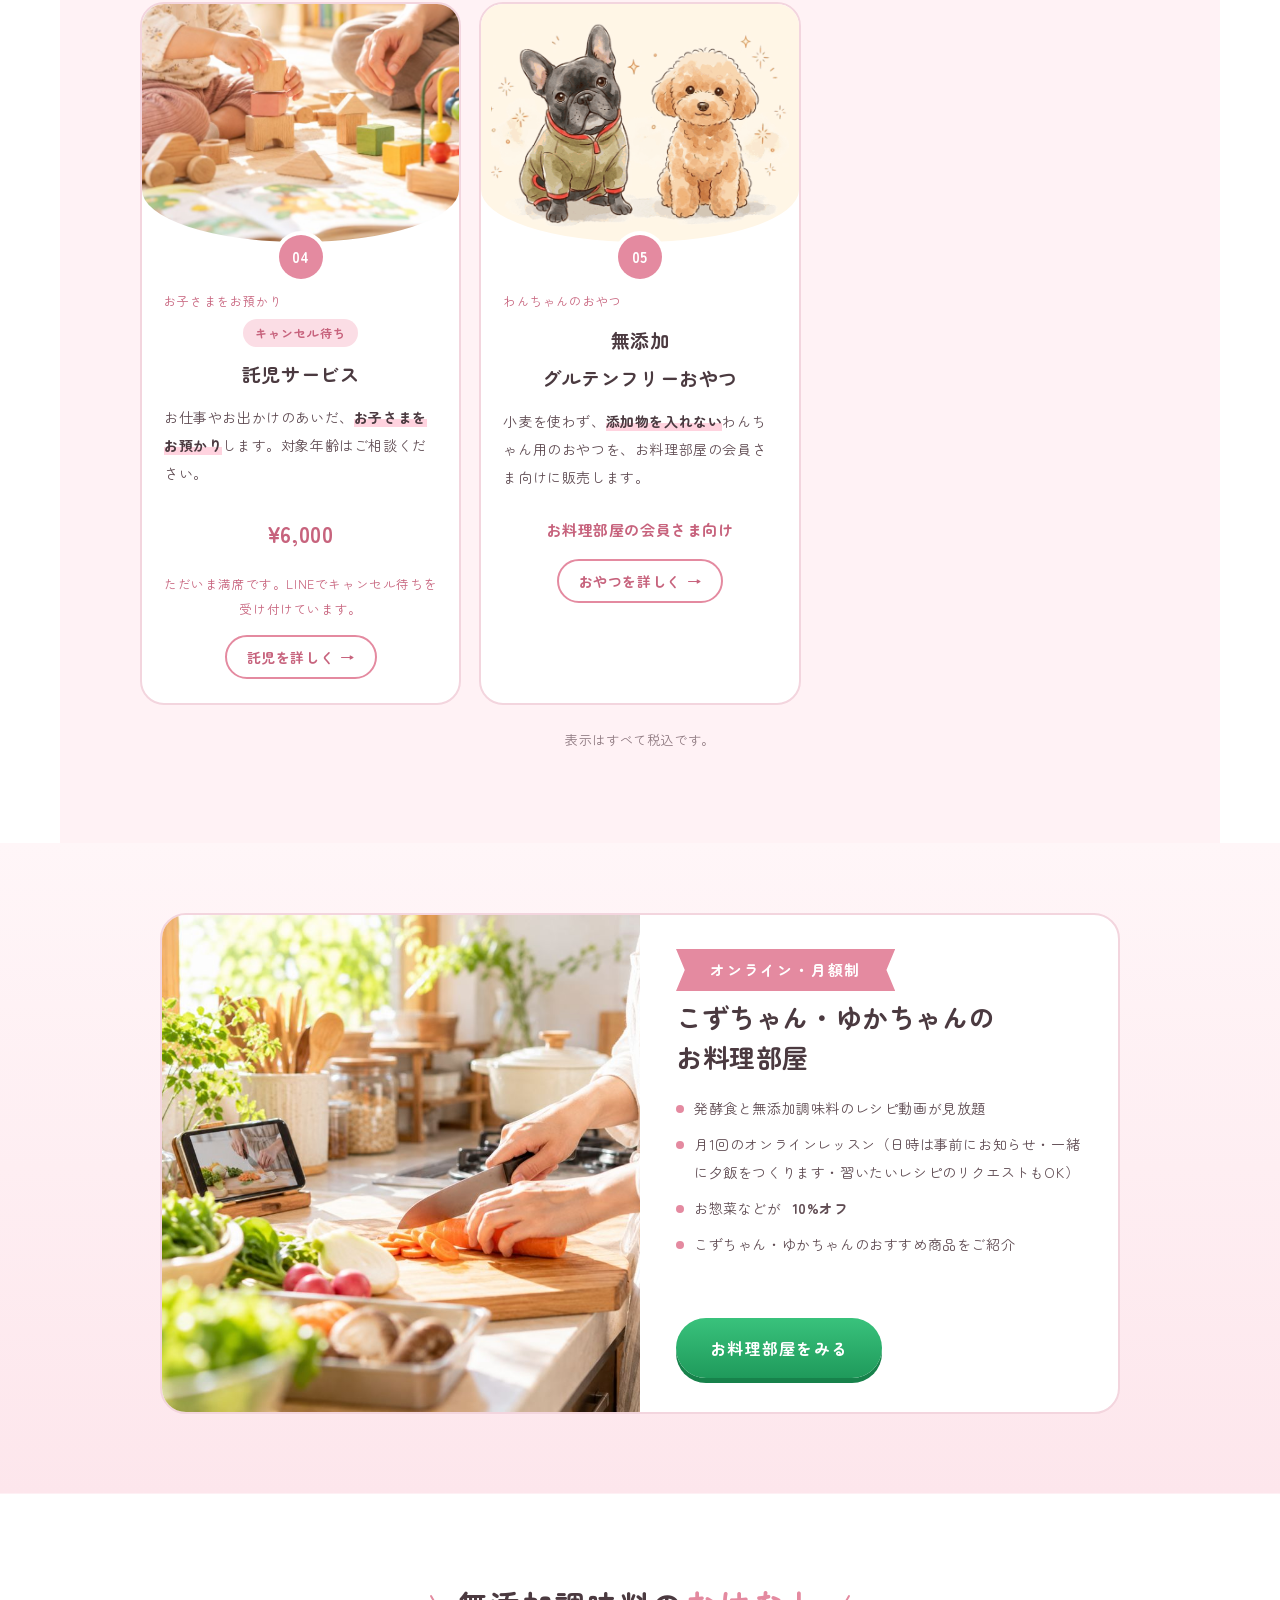
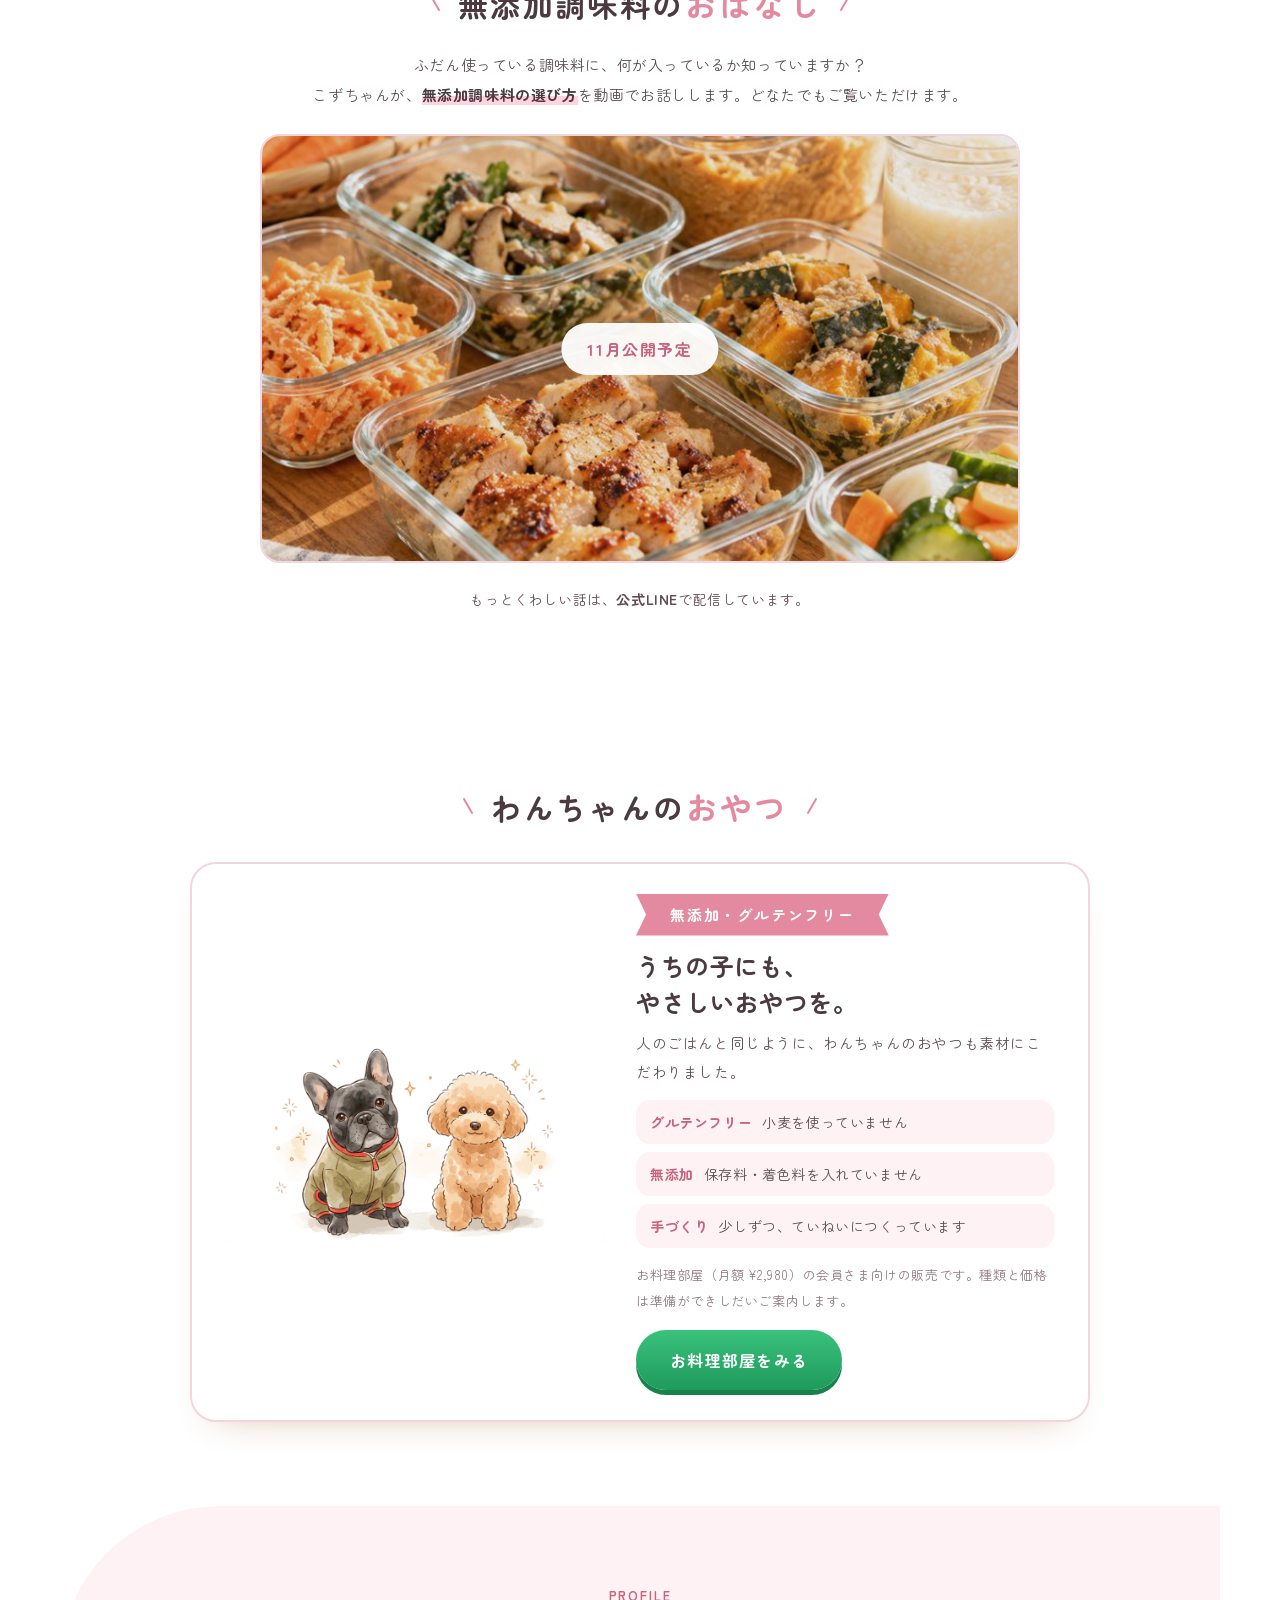
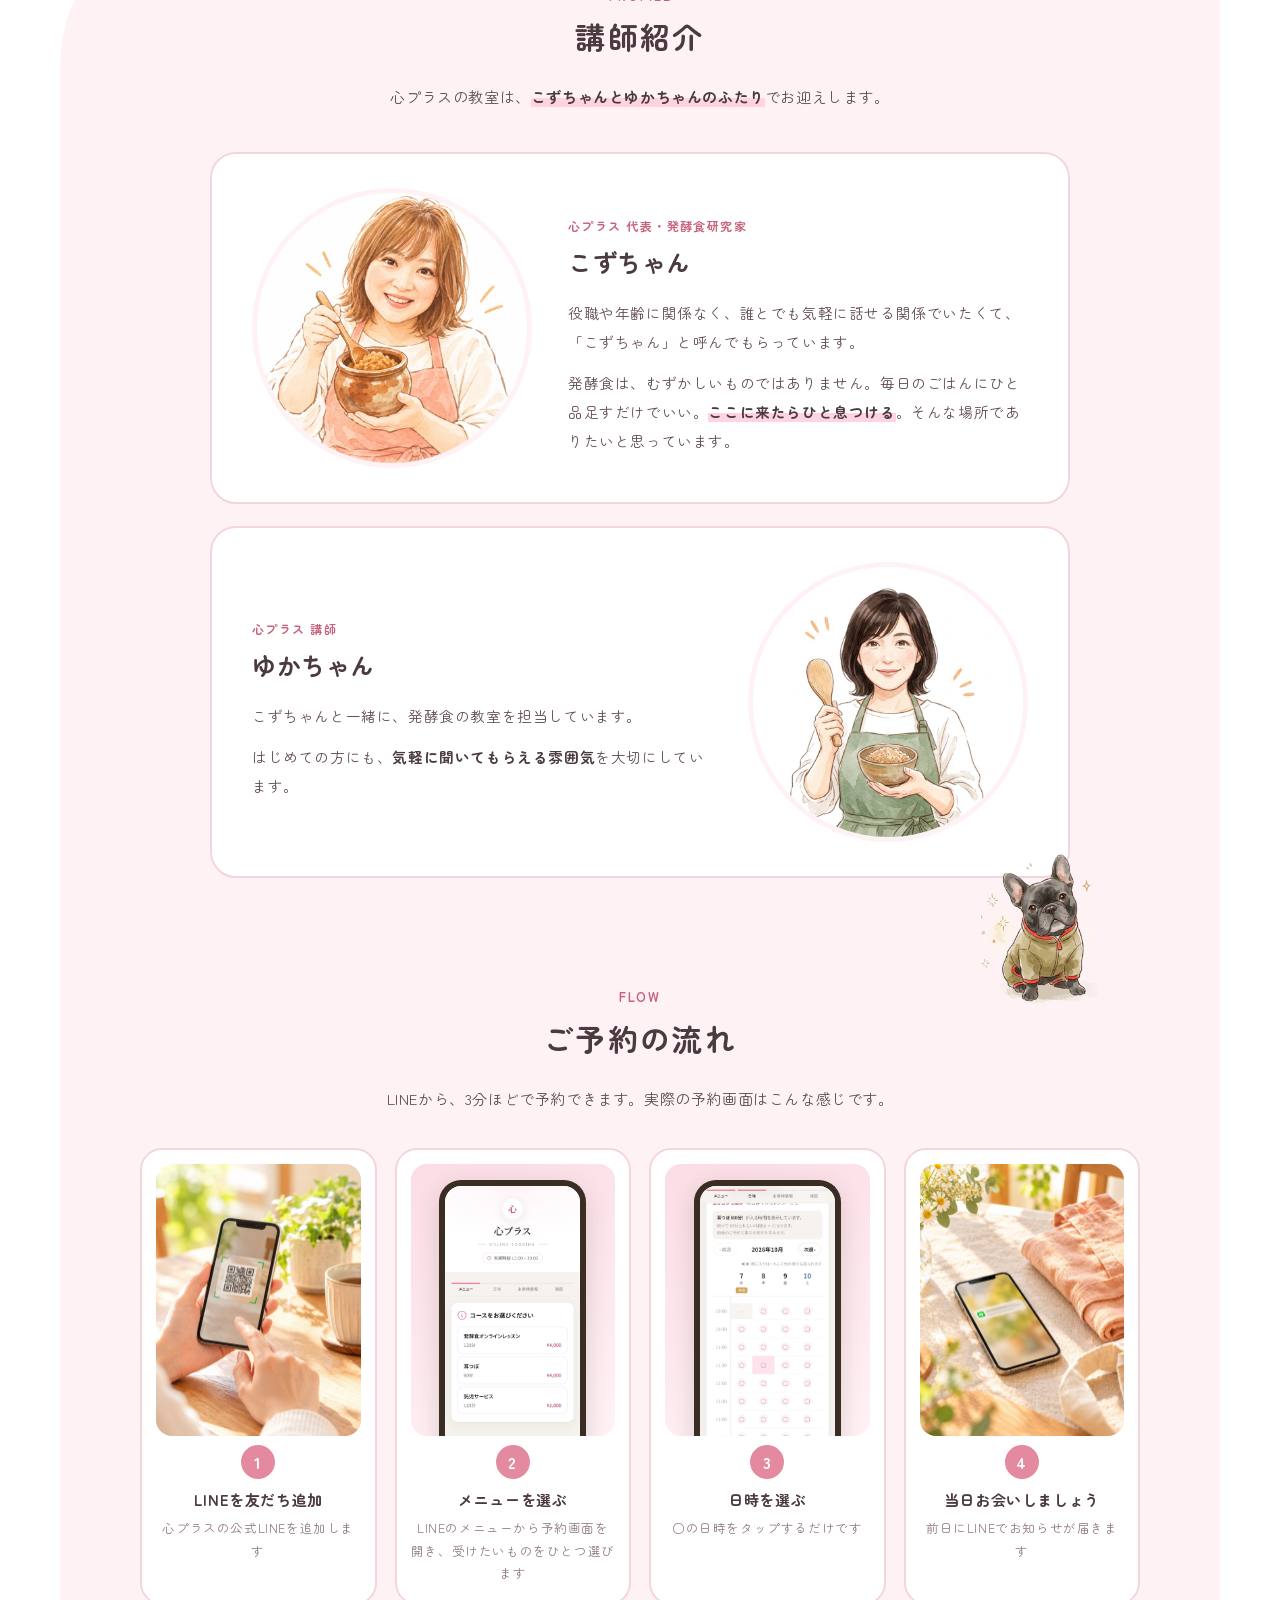
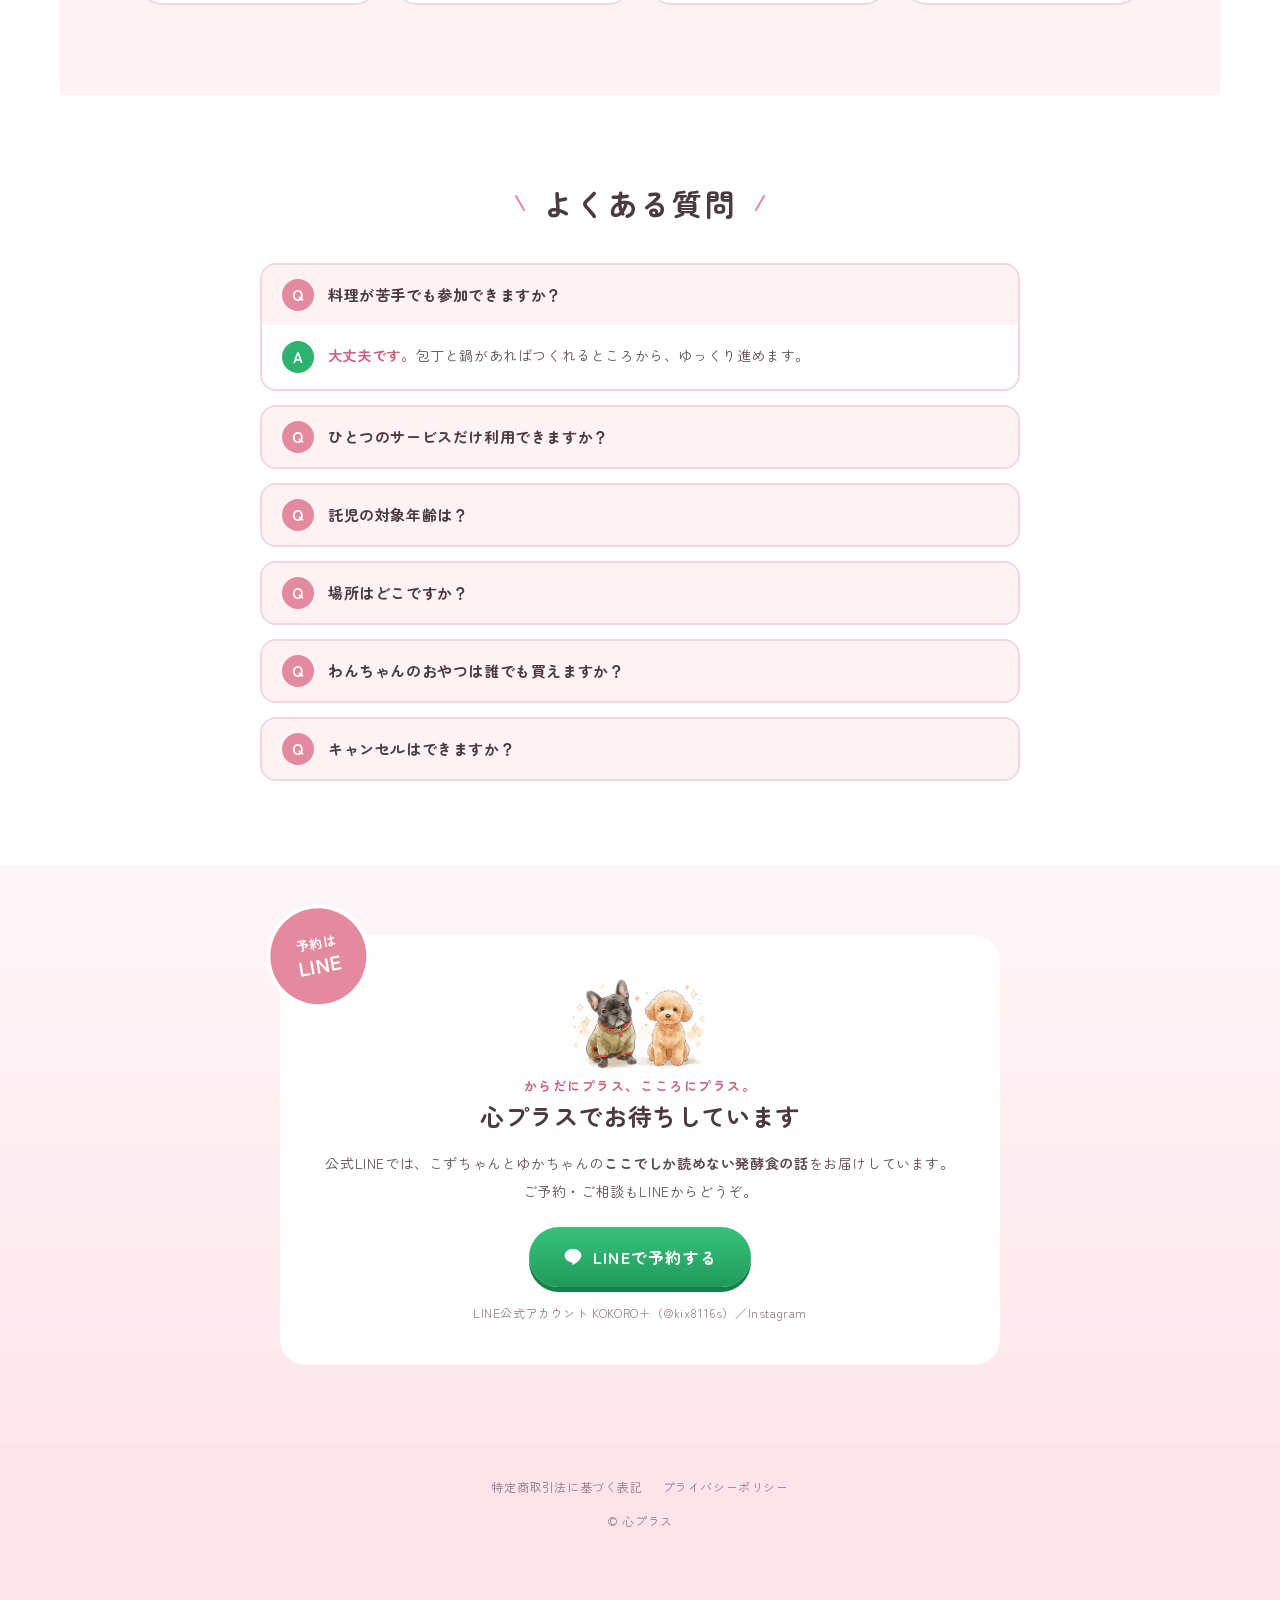
==== commit d390cb73: "Add files via upload" ====
--- a/index.html
+++ b/index.html
@@ -3,10 +3,10 @@
 <head>
 <meta charset="utf-8">
 <meta name="viewport" content="width=device-width, initial-scale=1">
-<title>COCORO＋（心プラス・こころプラス）｜発酵食レッスン・耳つぼ・託児｜石川</title>
+<title>COCORO＋（心プラス・こころプラス）｜お料理レッスン・耳つぼ・託児｜石川</title>
 <link rel="icon" type="image/png" href="img/favicon.png">
 <link rel="apple-touch-icon" href="img/apple-touch-icon.png">
-<meta name="description" content="石川の心プラス。こずちゃんの発酵食レッスン、耳つぼ、託児サービス。真空パックのおうちごはん、オンラインの月額お料理部屋もあります。ご予約はLINEから。">
+<meta name="description" content="石川の心プラス。こずちゃんのお料理レッスン、耳つぼ、託児サービス。真空パックのおうちごはん、オンラインの月額お料理部屋もあります。ご予約はLINEから。">
 <meta name="robots" content="noindex,nofollow">
 <meta name="theme-color" content="#F0892A">
 <link rel="preconnect" href="https://fonts.googleapis.com">
@@ -73,9 +73,9 @@
   <div class="hero-grid">
     <div class="hero-ph"><img src="img/hero.jpg" alt="味噌・麹・ぬか漬け・甘酒をのせたお盆" fetchpriority="high"></div>
     <div class="hero-tx">
-      <p class="ey">真空パックのおうちごはん・発酵食レッスン・耳つぼ・託児・わんちゃんのおやつ</p>
+      <p class="ey">真空パックのおうちごはん・お料理レッスン・耳つぼ・託児・わんちゃんのおやつ</p>
       <h1>からだに<span>プラス</span>、<br>こころに<span>プラス</span>。</h1>
-      <p class="sub">無添加・発酵食でつくった家庭の味を、<b>真空パック</b>でお届けします。<br>発酵食レッスン・耳つぼ・託児サービスも、それぞれ単独でご利用いただけます。</p>
+      <p class="sub">無添加・発酵食でつくった家庭の味を、<b>真空パック</b>でお届けします。<br>お料理レッスン・耳つぼ・託児サービスも、それぞれ単独でご利用いただけます。</p>
       <div class="cta-wrap" style="text-align:inherit">
         <span class="bubble">真空パックごはん・ご予約はLINEから</span><br>
         <a class="btn" href="#reserve"><svg width="20" height="20" viewBox="0 0 24 24" fill="currentColor" aria-hidden="true"><path d="M12 2C6.48 2 2 5.73 2 10.32c0 4.1 3.55 7.54 8.35 8.2.32.07.77.22.88.5.1.25.07.65.03.9l-.14.85c-.04.25-.2.98.86.53 1.06-.44 5.7-3.36 7.78-5.75C21.1 13.9 22 12.2 22 10.32 22 5.73 17.52 2 12 2z"/></svg>LINEで予約する</a>
@@ -107,11 +107,11 @@
   <div class="w deco-wrap">
     <img class="deco-dog deco-dog--r" src="img/dog-poodle.png" alt="" loading="lazy" aria-hidden="true">
     <h2 class="h2 ttl"><span><span class="or">心プラス</span>とは？</span></h2>
-    <p class="lead">「心プラス」には、<span class="mk">誰かのプラスになれる存在でありたい</span>という思いを込めています。<br>真空パックのおうちごはん・発酵食レッスン・耳つぼ・託児サービスは、<span class="mk">それぞれ独立したサービス</span>です。<br>必要なものだけ、ひとつからお選びください。</p>
+    <p class="lead">「心プラス」には、<span class="mk">誰かのプラスになれる存在でありたい</span>という思いを込めています。<br>真空パックのおうちごはん・お料理レッスン・耳つぼ・託児サービスは、<span class="mk">それぞれ独立したサービス</span>です。<br>必要なものだけ、ひとつからお選びください。</p>
     <div class="flow">
       <div class="st"><img src="img/deli.jpg" alt="真空パックの発酵食おかず" loading="lazy">真空パックごはん</div>
       
-      <div class="st"><img src="img/side.jpg" alt="ぬか漬けの小鉢" loading="lazy">発酵食レッスン</div>
+      <div class="st"><img src="img/side.jpg" alt="ぬか漬けの小鉢" loading="lazy">お料理レッスン</div>
       
       <div class="st"><img src="img/mimitsubo.jpg" alt="耳つぼシードを貼る様子" loading="lazy">耳つぼ</div>
       
@@ -136,8 +136,8 @@
         <div class="mc">
           <div class="ph"><img src="img/main.jpg" alt="塩麹で焼いた鶏肉の料理" loading="lazy"></div>
           <span class="nb">02</span>
-          <p class="sub">対面・オンライン</p><h3>発酵食レッスン</h3>
-          <p>塩麹・味噌・甘酒・ぬか漬けを使った、<span class="mk">毎日つくれる発酵食</span>のレッスンです。仕込みから献立まで、一緒につくります。</p>
+          <p class="sub">発酵食・無添加調味料／対面・オンライン</p><h3>お料理レッスン</h3>
+          <p>塩麹・味噌などの<span class="mk">発酵食</span>と、<span class="mk">無添加調味料でつくるふだんの料理</span>のレッスンです。発酵食だけでなく、毎日の献立にそのまま使えるおかずを一緒につくります。</p>
           <p class="pr">¥3,000<small>／オンライン</small></p>
           <p class="pr-note" style="font-size:12.5px;color:var(--muted);margin-top:4px;line-height:1.7">材料費は別途かかります。<br>対面レッスンはLINEでご案内します</p>
         </div>
@@ -155,7 +155,7 @@
           <span class="nb">04</span>
           <p class="sub">お子さまをお預かり</p><span class="wait">キャンセル待ち</span><h3>託児サービス</h3>
           <p>お仕事やお出かけのあいだ、<span class="mk">お子さまをお預かり</span>します。対象年齢はご相談ください。</p>
-          <p class="pr" style="font-size:15px">料金・時間はLINEでご案内します</p>
+          <p class="pr">¥6,000</p>
           <p class="wait-note">ただいま満席です。LINEでキャンセル待ちを受け付けています。</p>
           <a class="more" href="takuji.html">託児を詳しく</a>
         </div>
@@ -253,7 +253,7 @@
       <p class="lead">LINEから、3分ほどで予約できます。実際の予約画面はこんな感じです。</p>
       <div class="flow4">
         <figure class="f4"><div class="sc"><img src="img/flow-line.jpg" alt="スマホでLINEの友だち追加をする手元" loading="lazy"></div><figcaption><b>1</b><h4>LINEを友だち追加</h4><p>心プラスの公式LINEを追加します</p></figcaption></figure>
-        <figure class="f4"><div class="sc phone"><img src="img/flow-menu.jpg" alt="予約画面：発酵食レッスン・耳つぼ・託児サービスのメニュー一覧" loading="lazy"></div><figcaption><b>2</b><h4>メニューを選ぶ</h4><p>LINEのメニューから予約画面を開き、受けたいものをひとつ選びます</p></figcaption></figure>
+        <figure class="f4"><div class="sc phone"><img src="img/flow-menu.jpg" alt="予約画面：お料理レッスン・耳つぼ・託児サービスのメニュー一覧" loading="lazy"></div><figcaption><b>2</b><h4>メニューを選ぶ</h4><p>LINEのメニューから予約画面を開き、受けたいものをひとつ選びます</p></figcaption></figure>
         <figure class="f4"><div class="sc phone"><img src="img/flow-date.jpg" alt="予約画面：空き日時のカレンダー" loading="lazy"></div><figcaption><b>3</b><h4>日時を選ぶ</h4><p>○の日時をタップするだけです</p></figcaption></figure>
         <figure class="f4"><div class="sc"><img src="img/flow-notice.jpg" alt="スマホに届いた予約のお知らせ" loading="lazy"></div><figcaption><b>4</b><h4>当日お会いしましょう</h4><p>前日にLINEでお知らせが届きます</p></figcaption></figure>
       </div>
@@ -266,7 +266,7 @@
     <h2 class="h2 ttl"><span>よくある質問</span></h2>
     <div class="faq">
       <details open><summary><span class="q">Q</span>料理が苦手でも参加できますか？</summary><div class="a"><i>A</i><p><b>大丈夫です。</b>包丁と鍋があればつくれるところから、ゆっくり進めます。</p></div></details>
-      <details><summary><span class="q">Q</span>ひとつのサービスだけ利用できますか？</summary><div class="a"><i>A</i><p><b>できます。</b>発酵食レッスン・耳つぼ・託児サービスは、それぞれ独立したサービスです。ひとつだけのご予約で大丈夫です。</p></div></details>
+      <details><summary><span class="q">Q</span>ひとつのサービスだけ利用できますか？</summary><div class="a"><i>A</i><p><b>できます。</b>お料理レッスン・耳つぼ・託児サービスは、それぞれ独立したサービスです。ひとつだけのご予約で大丈夫です。</p></div></details>
       <details><summary><span class="q">Q</span>託児の対象年齢は？</summary><div class="a"><i>A</i><p>対象年齢や人数は、LINEでご相談ください。</p></div></details>
             <details><summary><span class="q">Q</span>場所はどこですか？</summary><div class="a"><i>A</i><p>石川県内で行っています。詳しい場所はご予約時にお伝えします。</p></div></details>
       <details><summary><span class="q">Q</span>わんちゃんのおやつは誰でも買えますか？</summary><div class="a"><i>A</i><p>わんちゃんのおやつは、<b>お料理部屋の会員さま向け</b>に販売します。会員ページからご購入いただけます。</p></div></details>
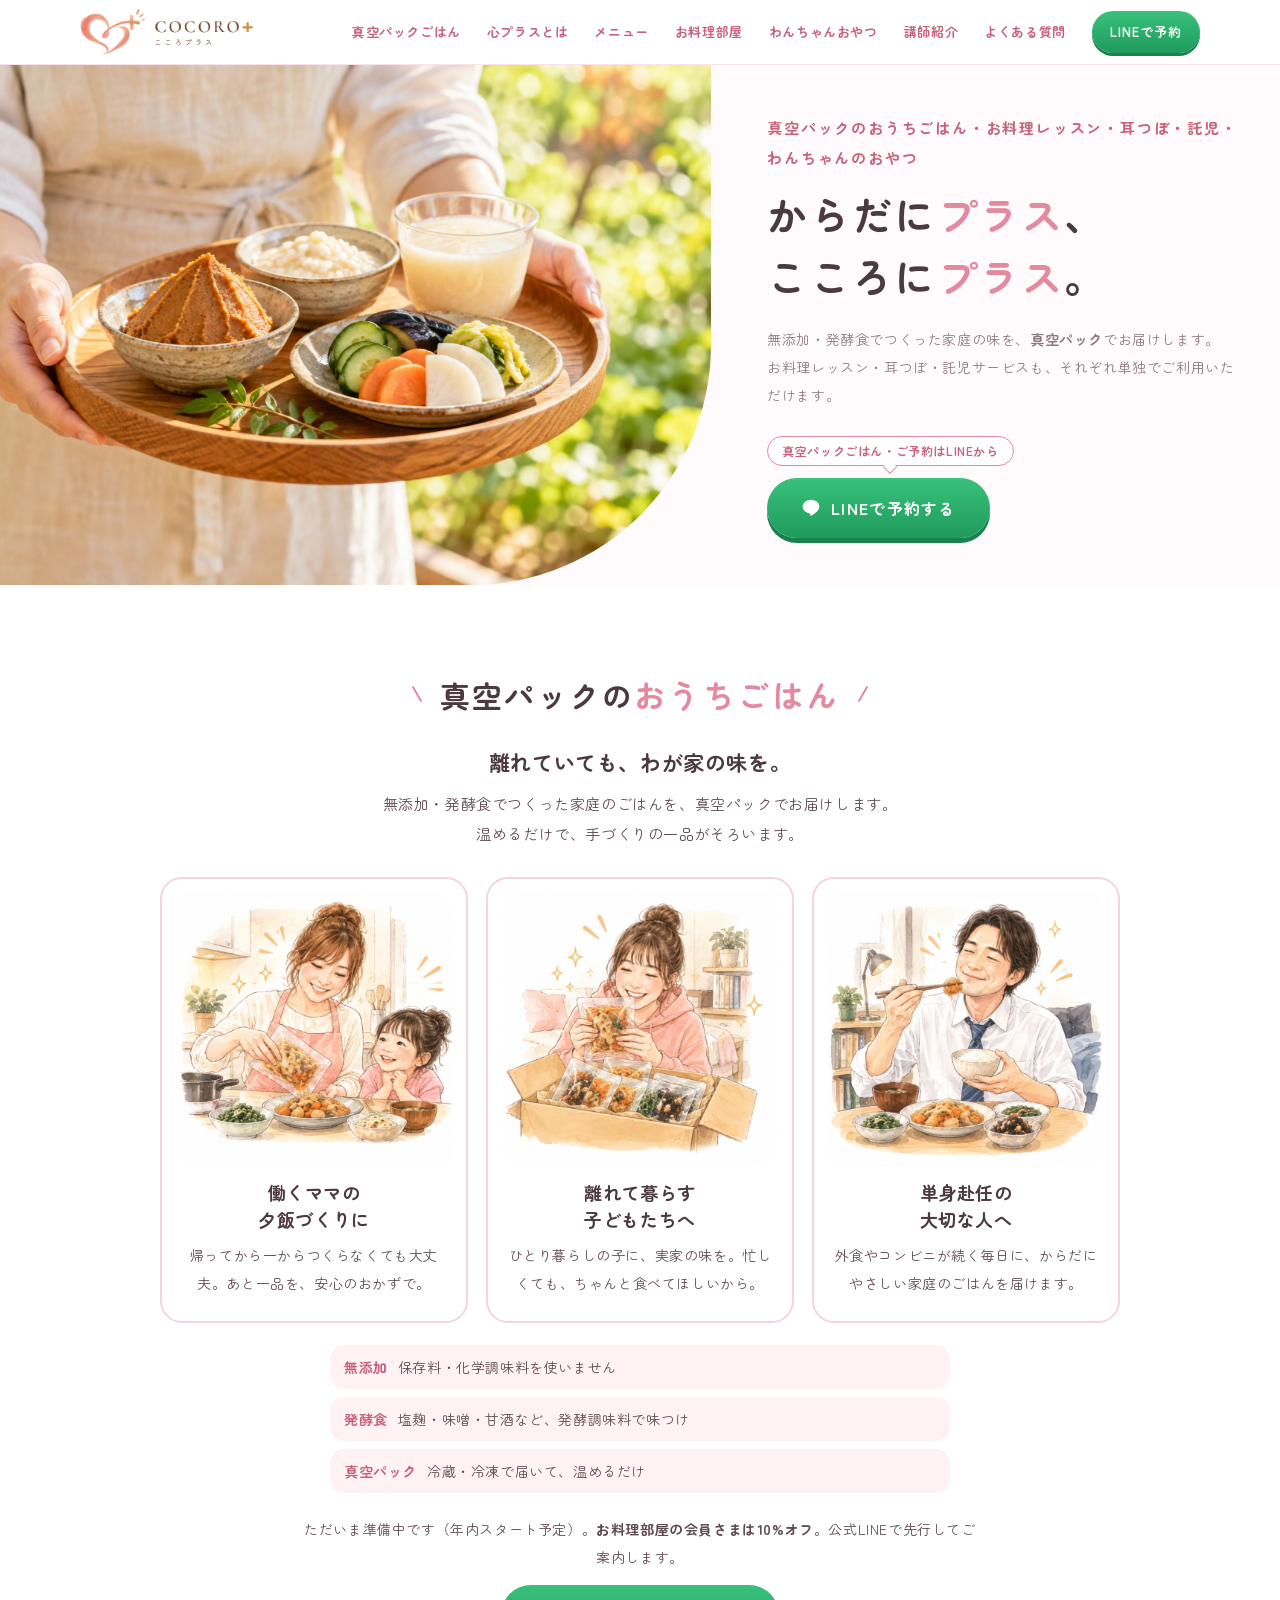
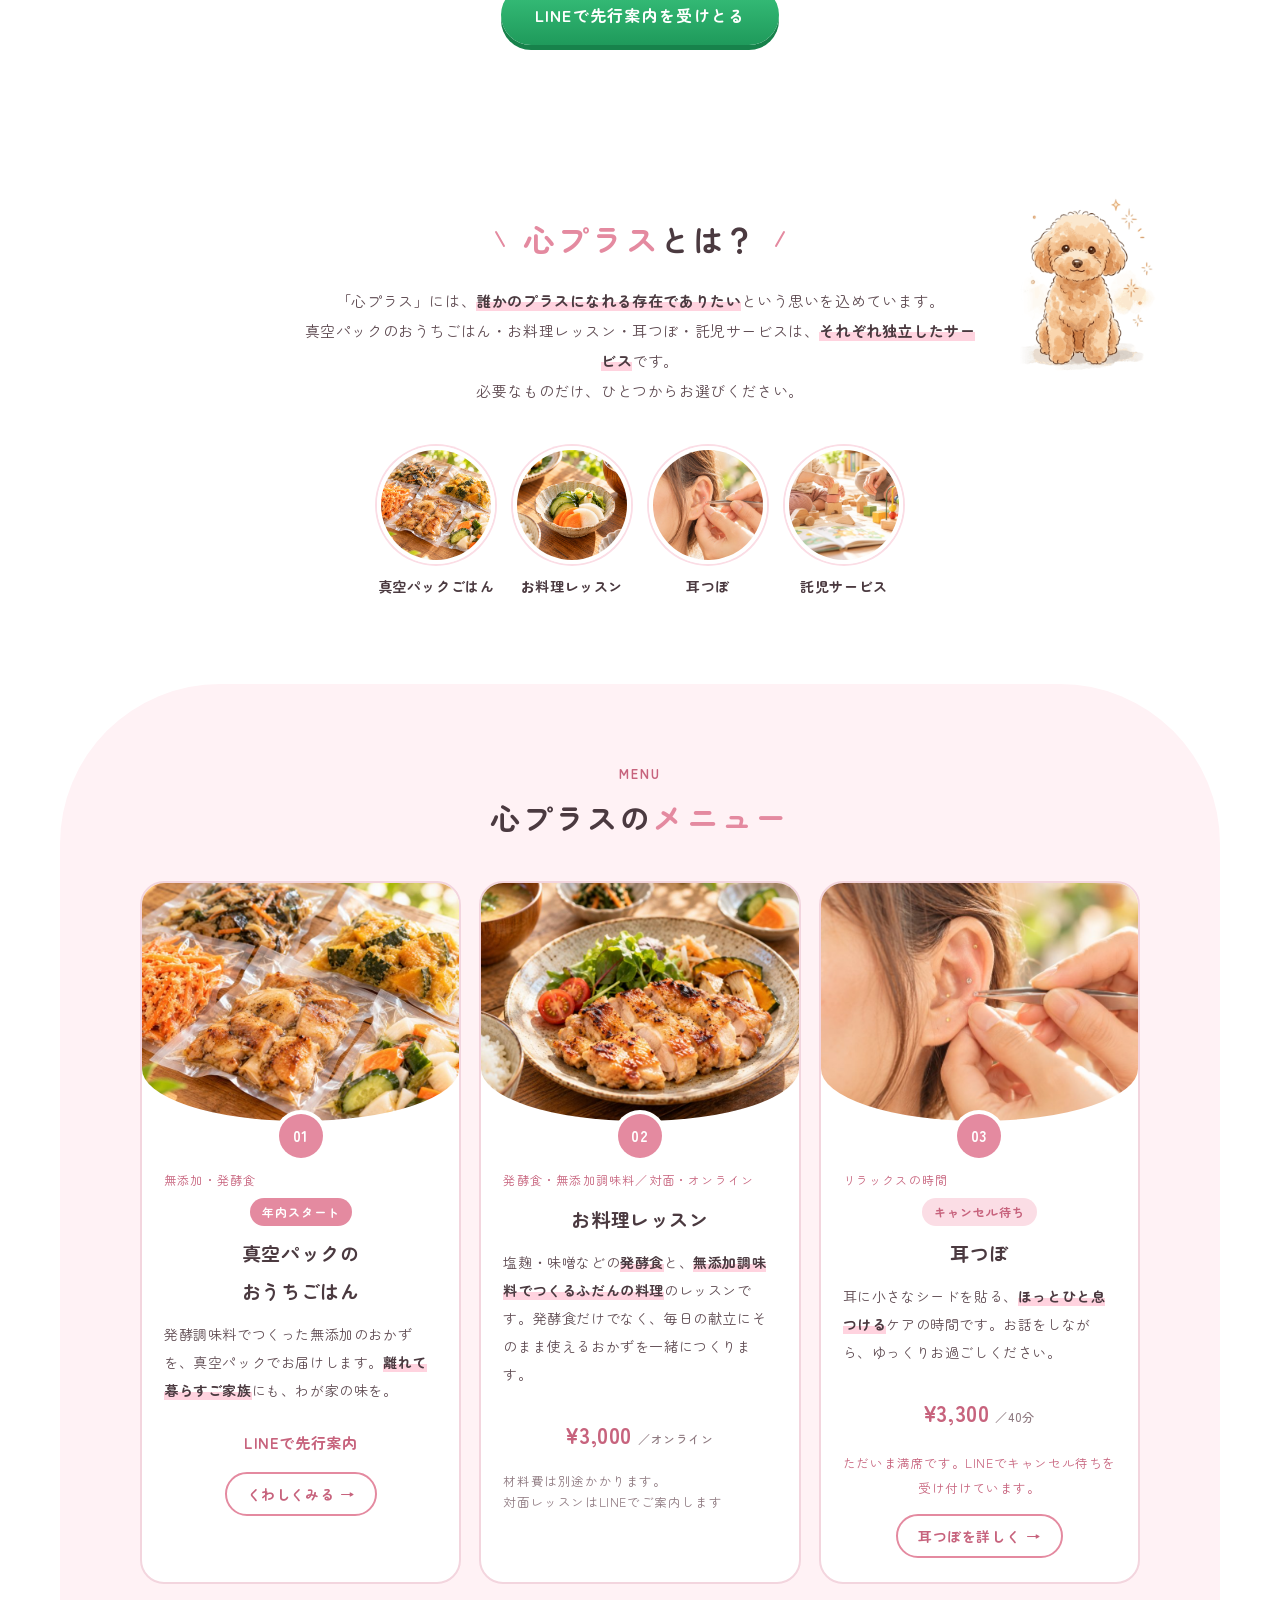
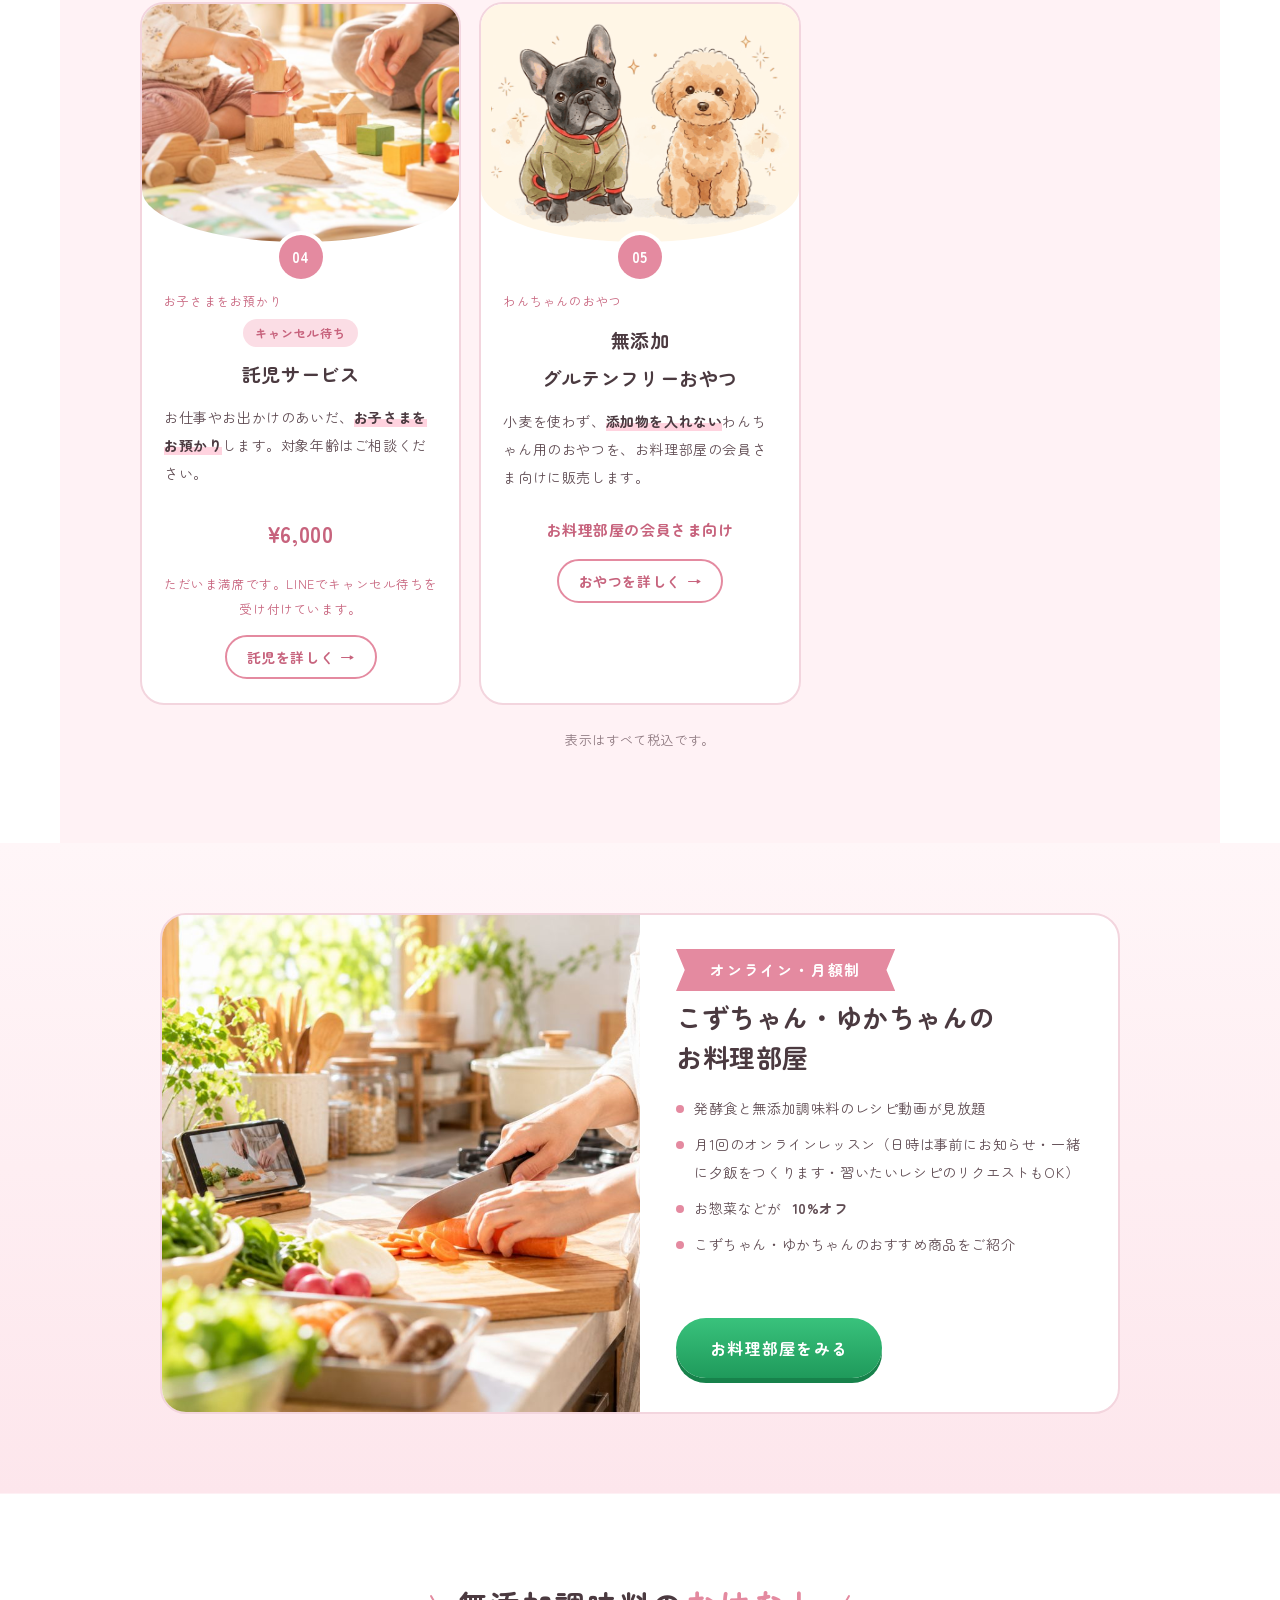
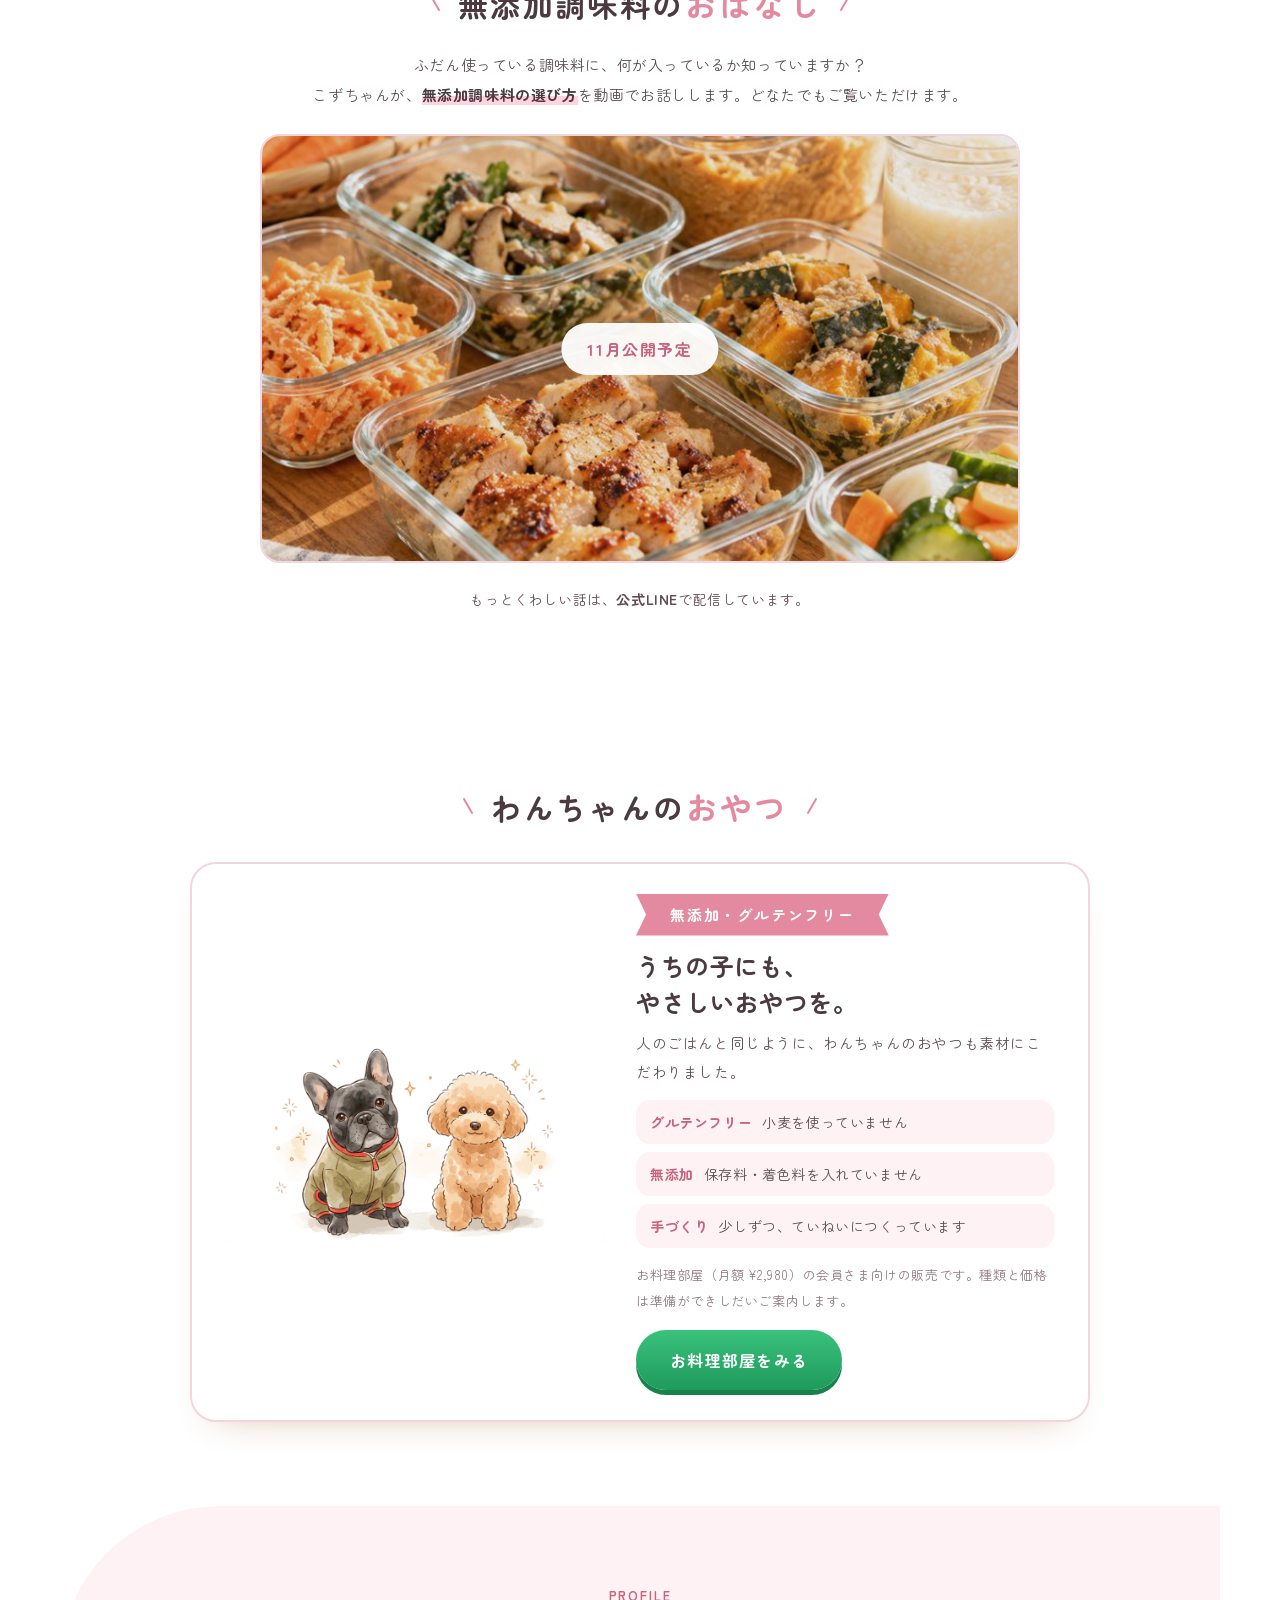
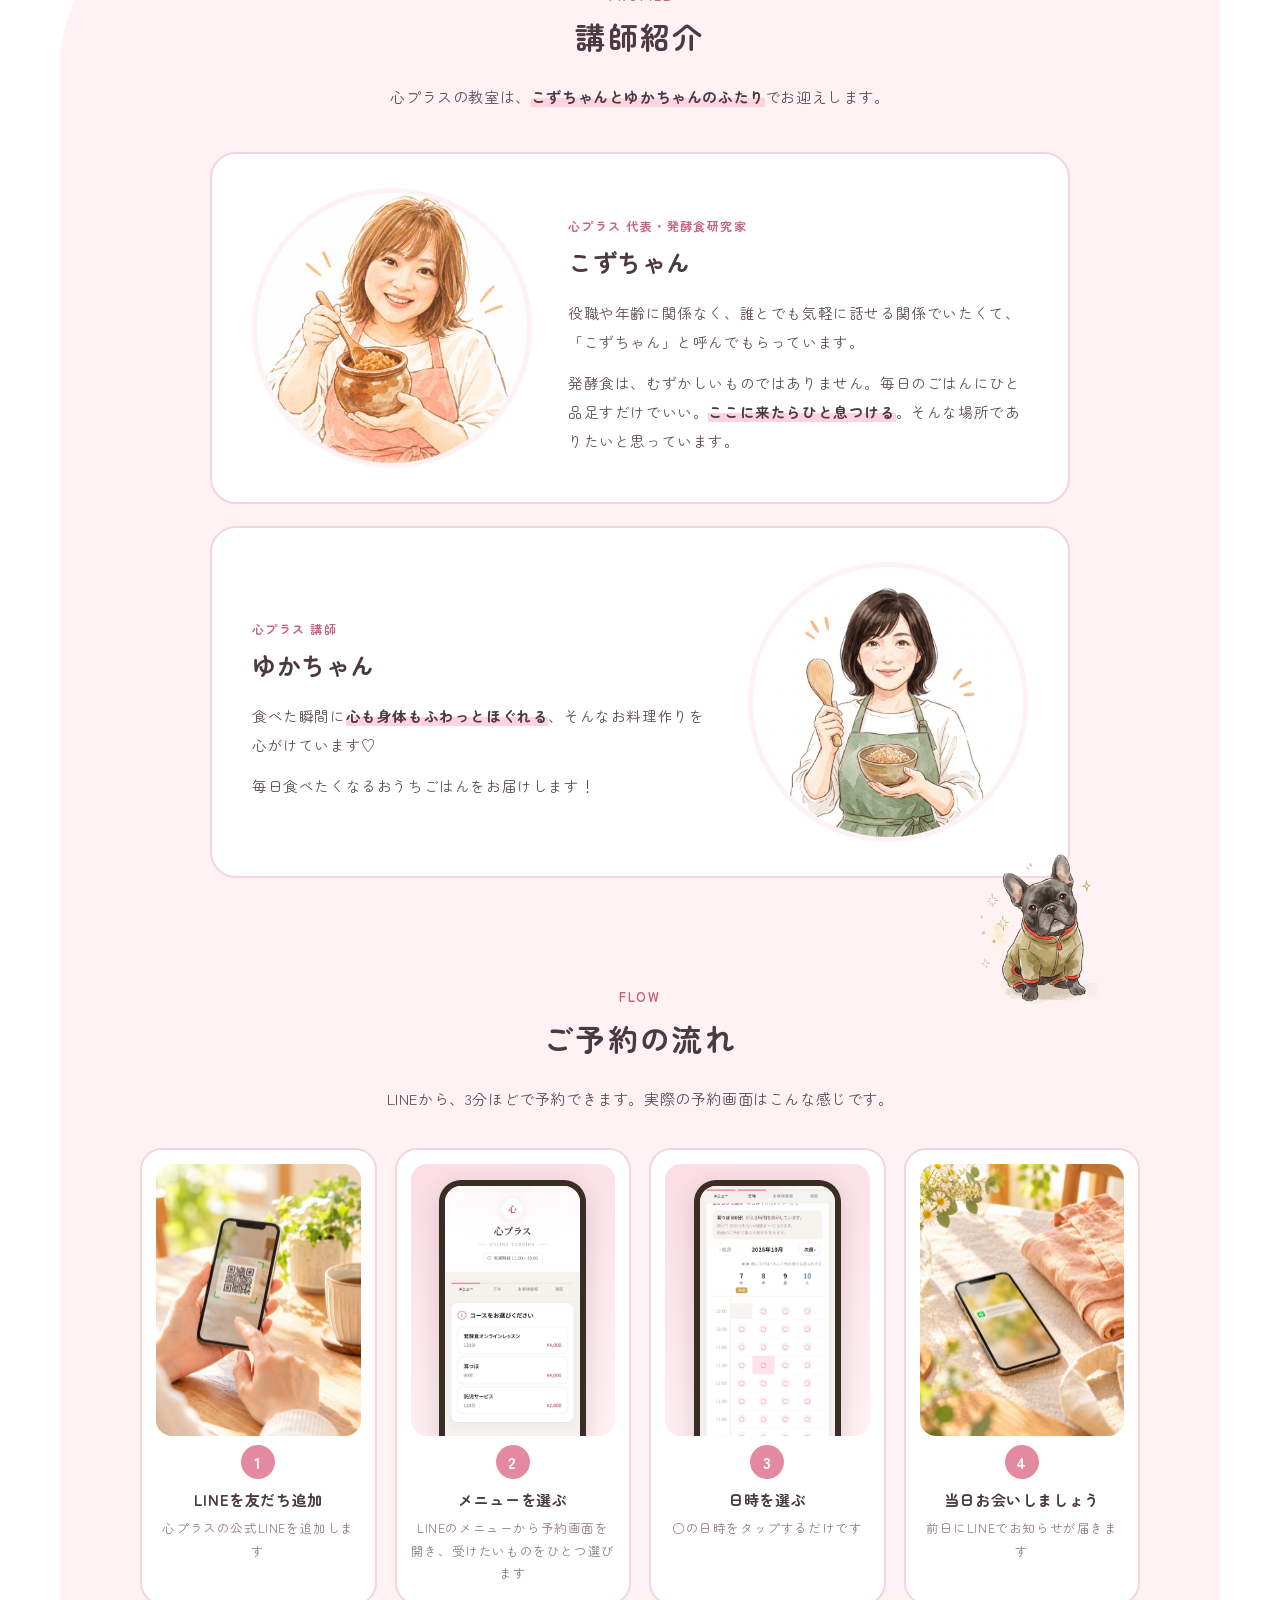
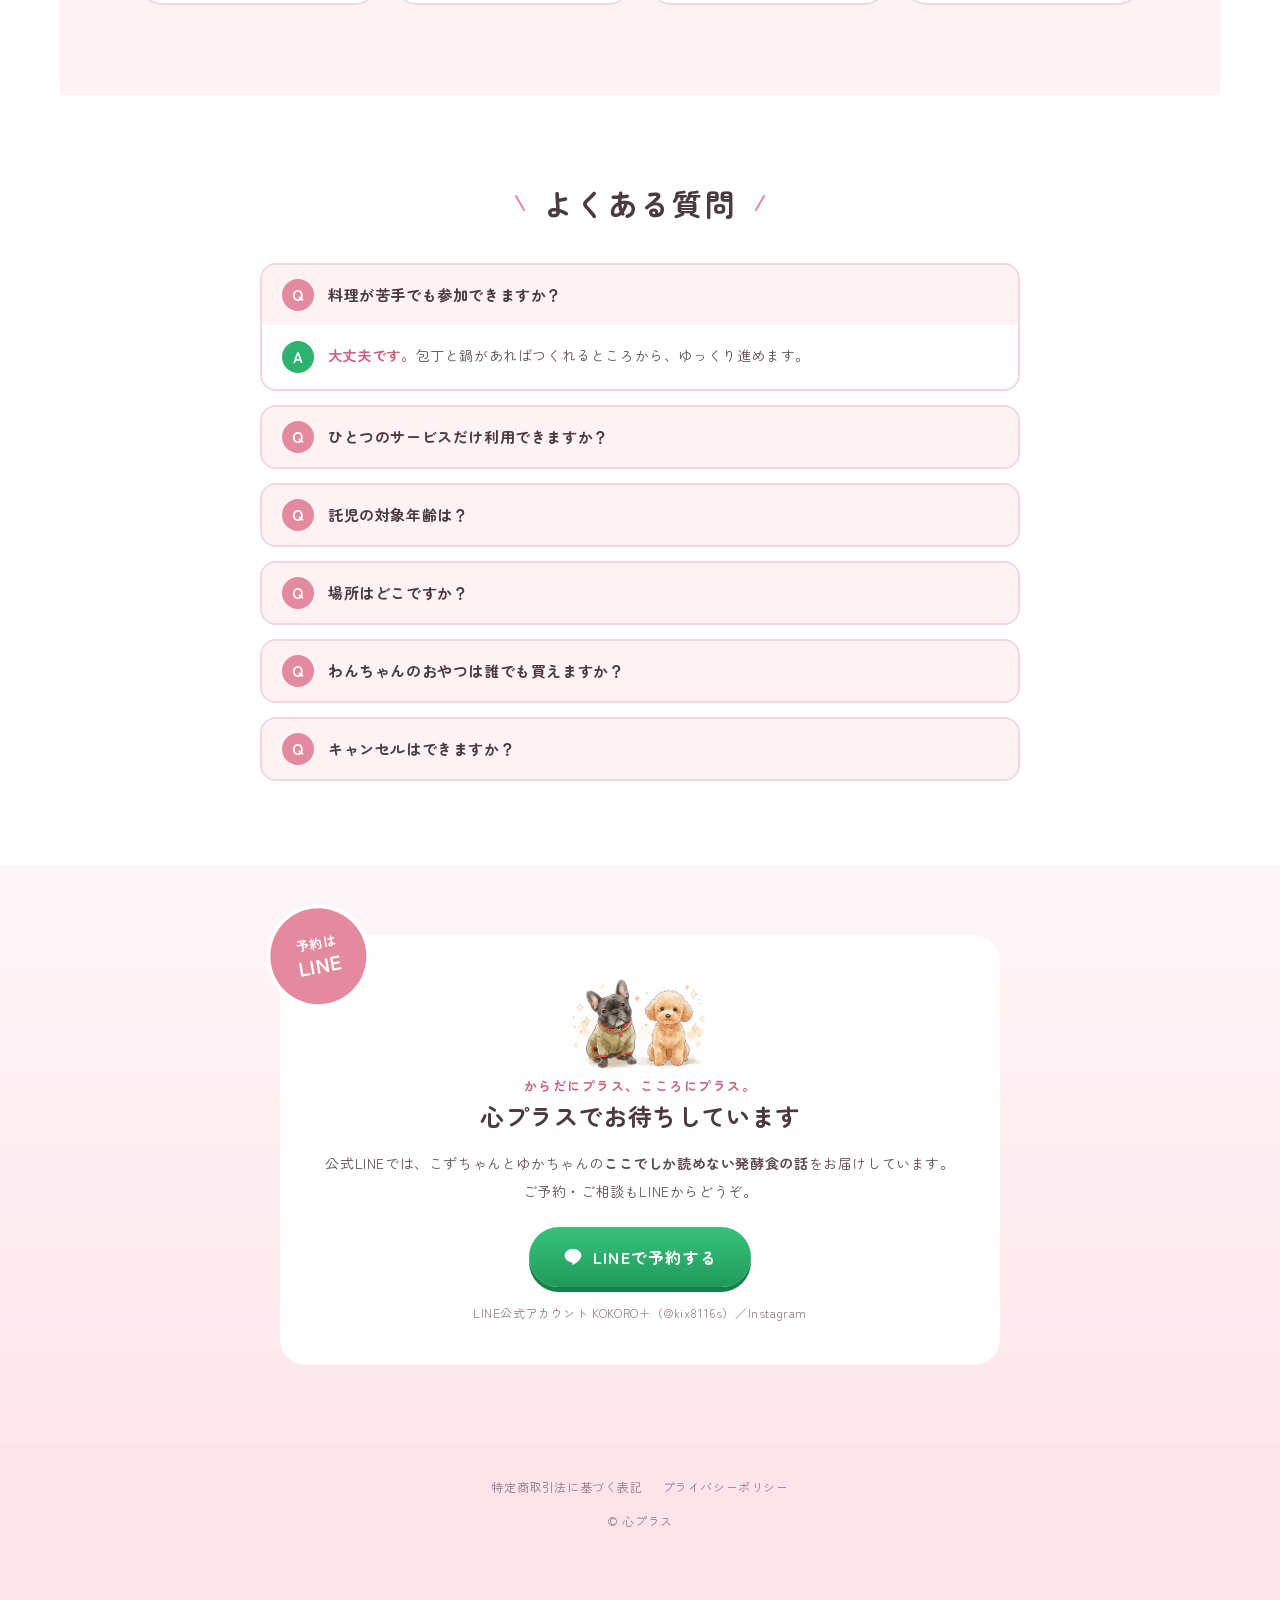
==== commit 1fd3d3c8: "Add files via upload" ====
--- a/index.html
+++ b/index.html
@@ -243,8 +243,8 @@
         <img src="img/yuka.jpg" alt="ゆかちゃんのイラスト" loading="lazy">
         <div>
           <p class="nm"><small>心プラス 講師</small>ゆかちゃん</p>
-          <p>こずちゃんと一緒に、発酵食の教室を担当しています。</p>
-          <p>はじめての方にも、<span class="mk">気軽に聞いてもらえる雰囲気</span>を大切にしています。</p>
+          <p>食べた瞬間に<span class="mk">心も身体もふわっとほぐれる</span>、そんなお料理作りを心がけています♡</p>
+          <p>毎日食べたくなるおうちごはんをお届けします！</p>
         </div>
       </div>
       <img class="deco-dog deco-dog--l" src="img/dog-frenchie.png" alt="" loading="lazy" aria-hidden="true">
